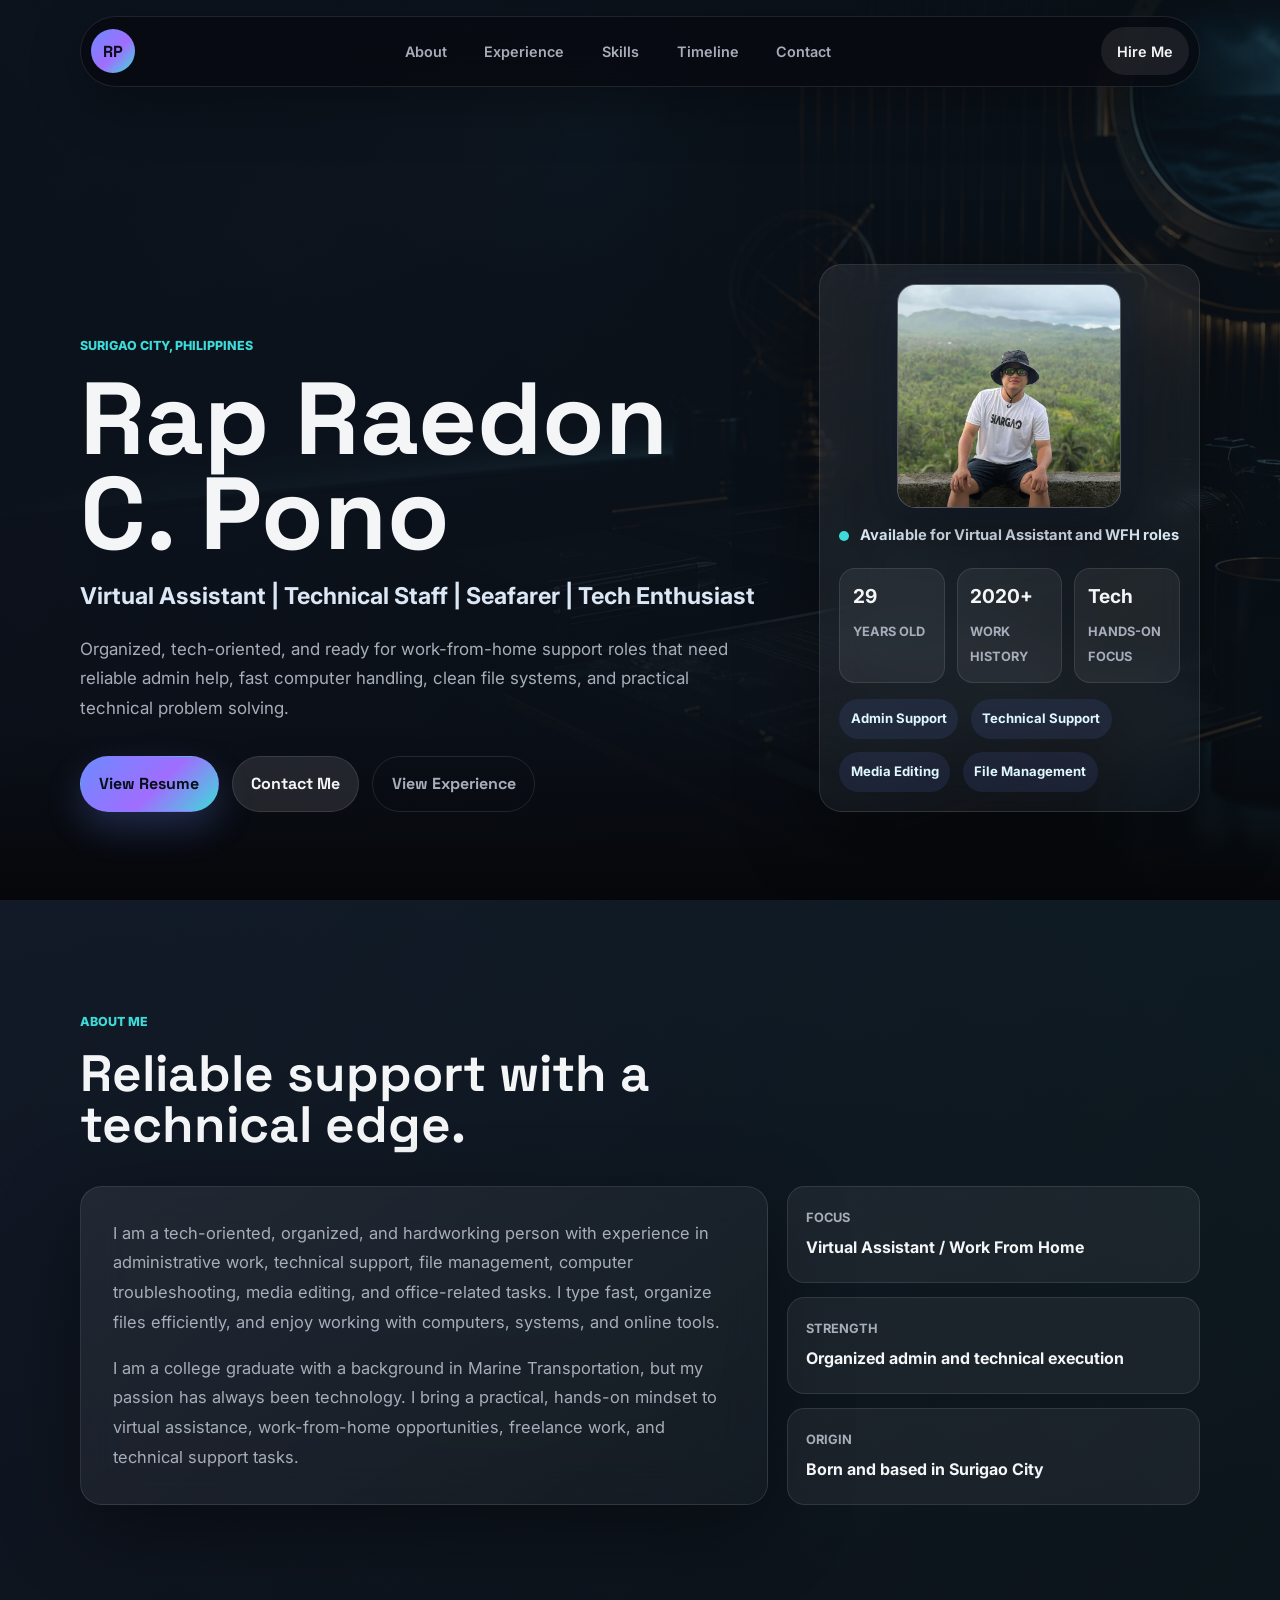
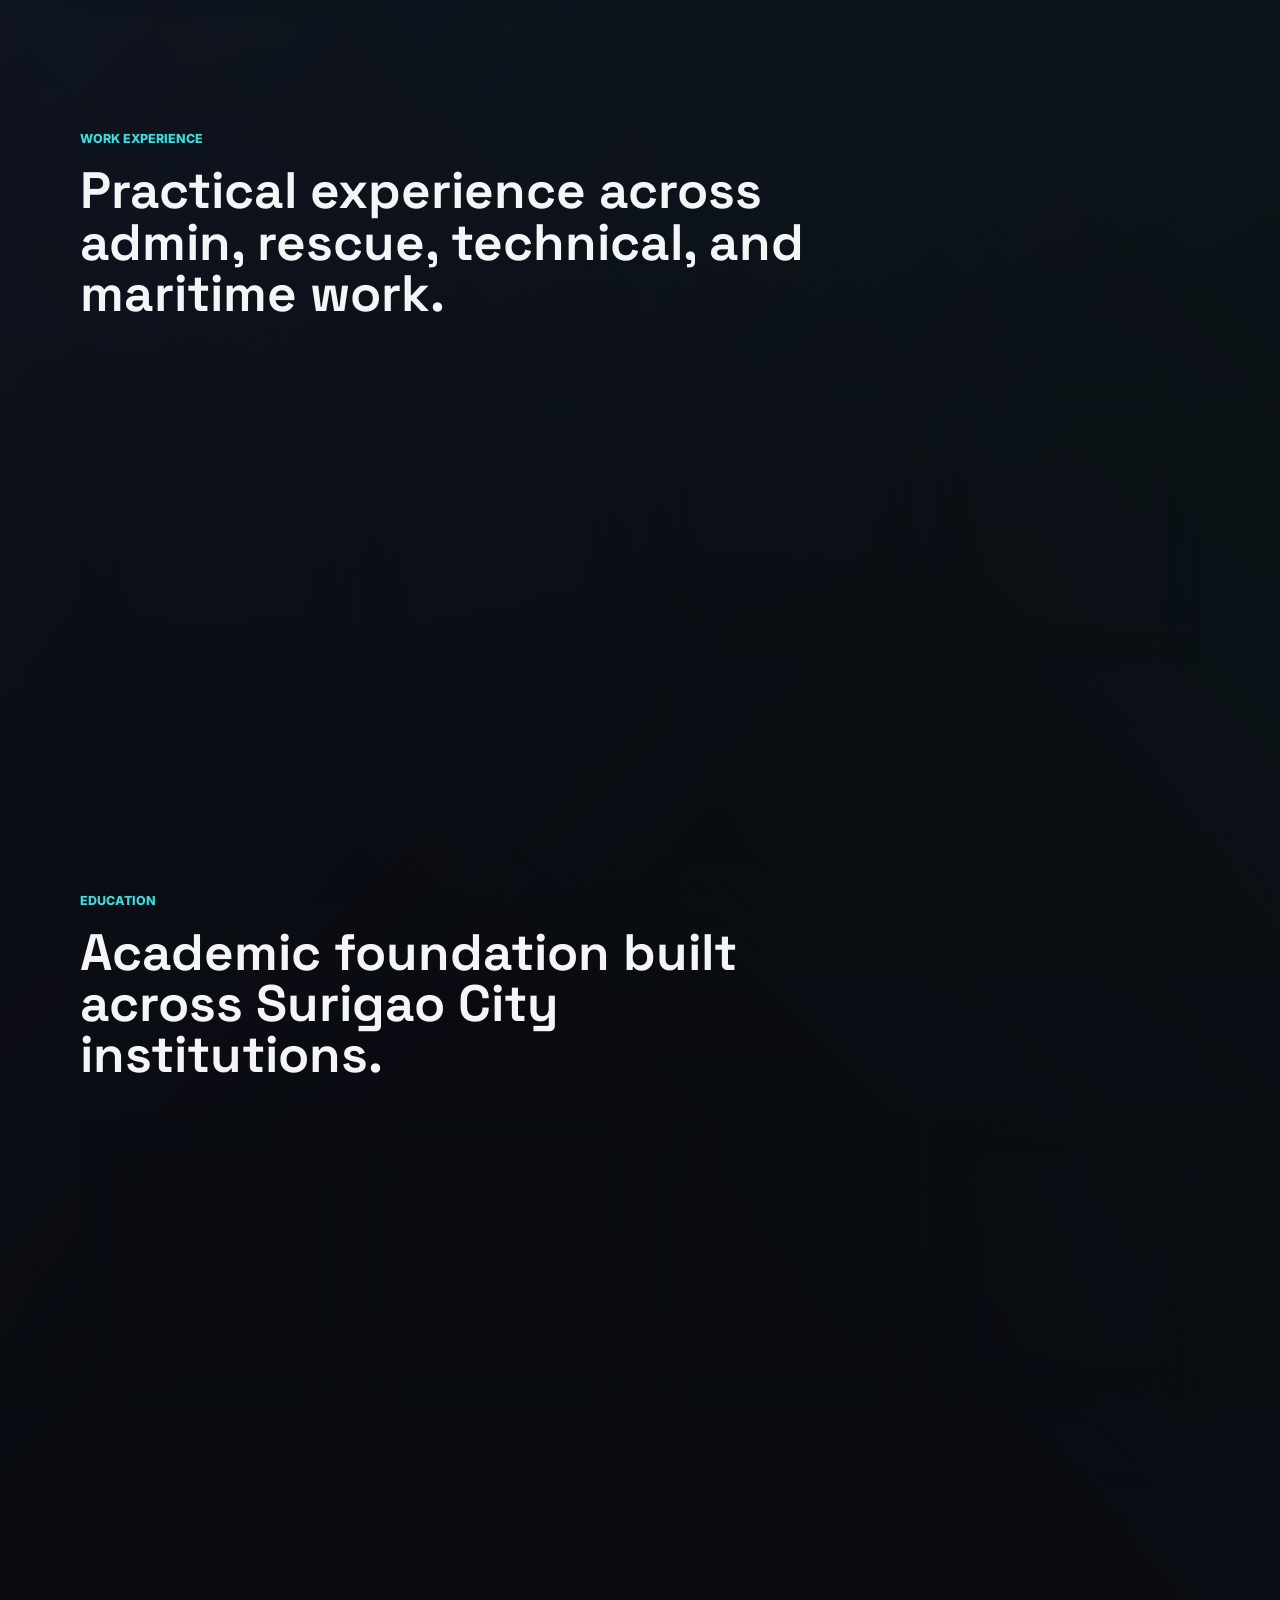
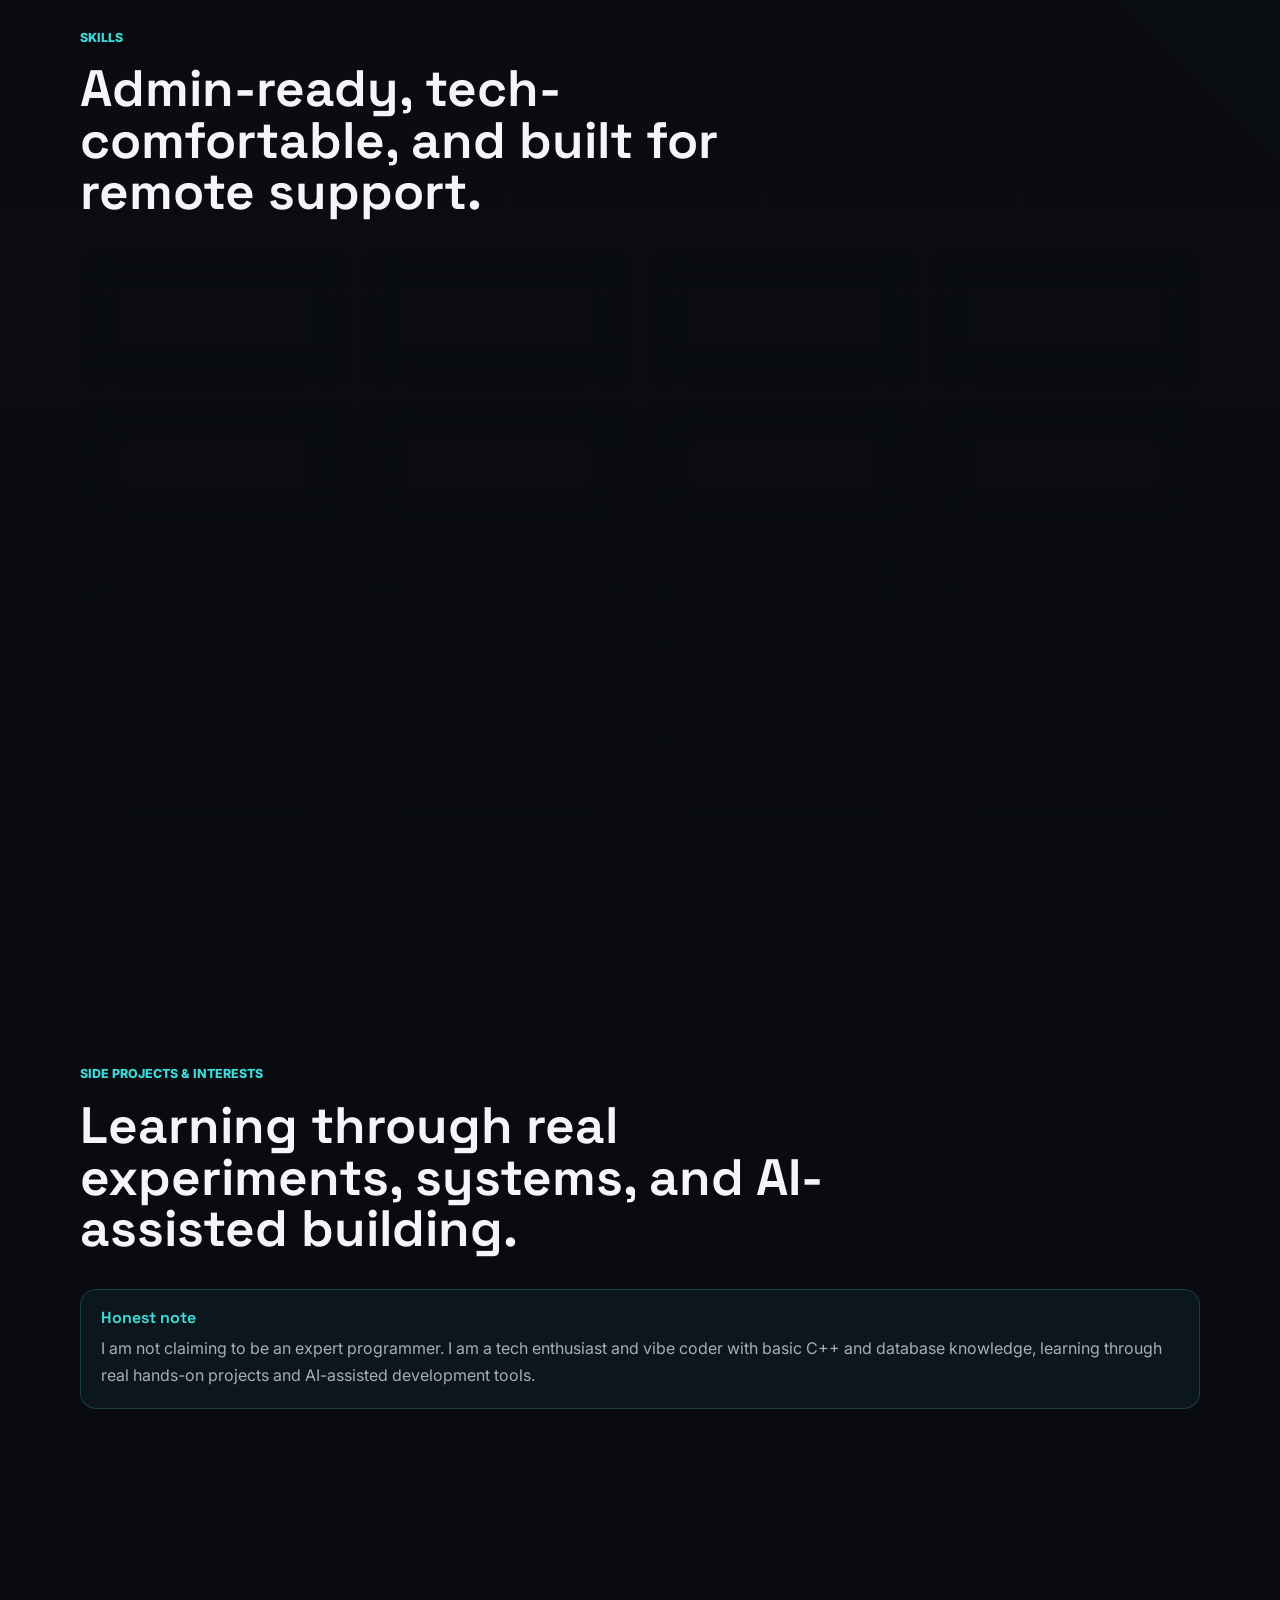
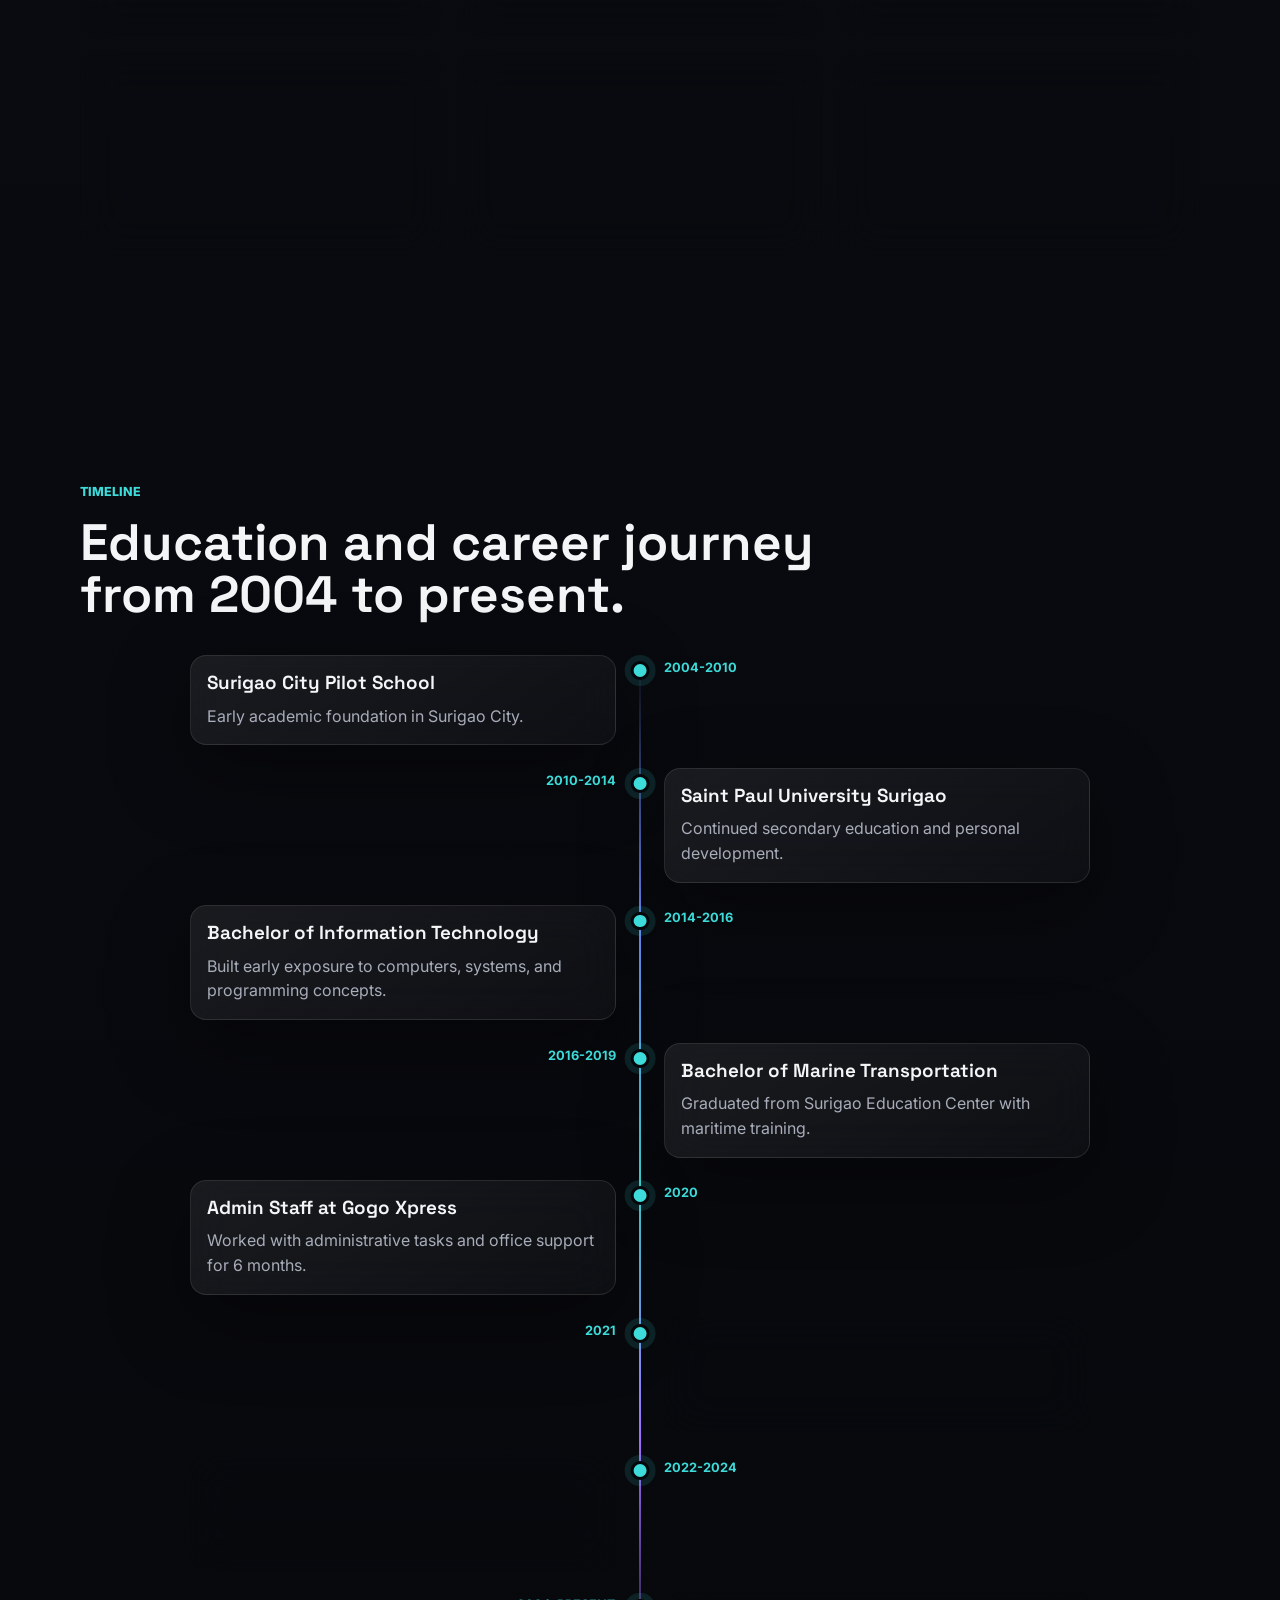
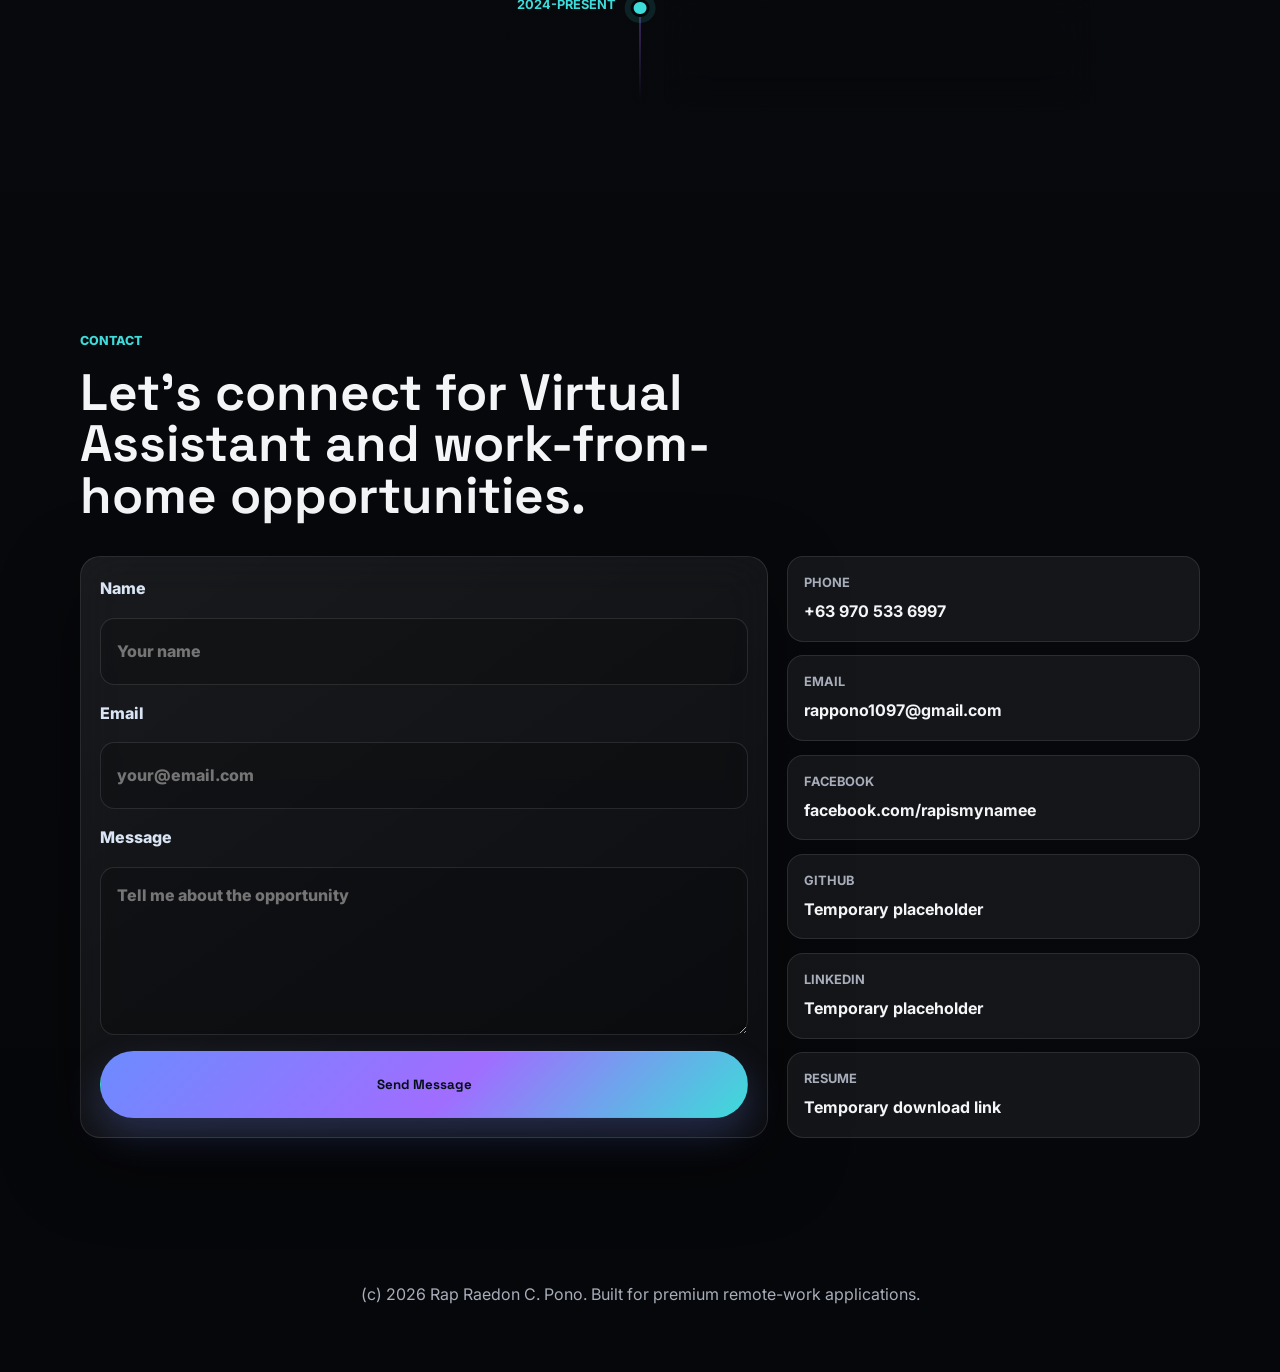
==== index.html @ 91e57fff "Add files via upload" ====
<!DOCTYPE html>
<html lang="en">
  <head>
    <meta charset="UTF-8" />
    <meta name="viewport" content="width=device-width, initial-scale=1.0" />
    <title>Rap Raedon C. Pono | Virtual Assistant Portfolio</title>
    <meta
      name="description"
      content="Premium portfolio of Rap Raedon C. Pono, a Virtual Assistant, Technical Staff, Seafarer, and tech enthusiast based in Surigao City, Philippines."
    />
    <link rel="preconnect" href="https://fonts.googleapis.com" />
    <link rel="preconnect" href="https://fonts.gstatic.com" crossorigin />
    <link
      href="https://fonts.googleapis.com/css2?family=Inter:wght@300;400;500;600;700;800&family=Space+Grotesk:wght@400;500;600;700&display=swap"
      rel="stylesheet"
    />
    <link rel="stylesheet" href="styles.css" />
  </head>
  <body>
    <div class="noise" aria-hidden="true"></div>
    <header class="site-header">
      <a class="brand" href="#hero" aria-label="Rap Pono home">
        <span>RP</span>
      </a>
      <nav class="nav-links" aria-label="Primary navigation">
        <a href="#about">About</a>
        <a href="#experience">Experience</a>
        <a href="#skills">Skills</a>
        <a href="#timeline">Timeline</a>
        <a href="#contact">Contact</a>
      </nav>
      <a class="header-action" href="mailto:rappono1097@gmail.com">Hire Me</a>
      <button class="nav-toggle" type="button" aria-label="Open menu" aria-expanded="false">
        <span></span>
        <span></span>
      </button>
    </header>

    <main>
      <section class="hero section" id="hero">
        <div class="hero-bg" aria-hidden="true">
          <img src="assets/hero-workspace.png" alt="" />
        </div>
        <div class="hero-grid">
          <div class="hero-copy reveal">
            <p class="eyebrow">Surigao City, Philippines</p>
            <h1>Rap Raedon C. Pono</h1>
            <p class="hero-title">
              Virtual Assistant | Technical Staff | Seafarer | Tech Enthusiast
            </p>
            <p class="hero-intro">
              Organized, tech-oriented, and ready for work-from-home support roles that
              need reliable admin help, fast computer handling, clean file systems, and
              practical technical problem solving.
            </p>
            <div class="hero-actions" aria-label="Portfolio actions">
              <a class="btn primary" href="#" aria-label="View resume placeholder">View Resume</a>
              <a class="btn ghost" href="#contact">Contact Me</a>
              <a class="btn subtle" href="#experience">View Experience</a>
            </div>
          </div>

          <aside class="hero-panel glass reveal" aria-label="Profile summary">
            <div class="portrait-wrap">
              <img
                class="portrait"
                src="assets/rap-pono-photo.jpg"
                alt="Rap Raedon C. Pono"
              />
            </div>
            <div class="status-line">
              <span class="pulse"></span>
              Available for Virtual Assistant and WFH roles
            </div>
            <div class="metric-grid">
              <div>
                <strong>29</strong>
                <span>Years Old</span>
              </div>
              <div>
                <strong>2020+</strong>
                <span>Work History</span>
              </div>
              <div>
                <strong>Tech</strong>
                <span>Hands-on Focus</span>
              </div>
            </div>
            <div class="profile-chip-list">
              <span>Admin Support</span>
              <span>Technical Support</span>
              <span>Media Editing</span>
              <span>File Management</span>
            </div>
          </aside>
        </div>
      </section>

      <section class="section about" id="about">
        <div class="section-heading reveal">
          <p class="eyebrow">About Me</p>
          <h2>Reliable support with a technical edge.</h2>
        </div>
        <div class="about-layout">
          <article class="glass content-card reveal">
            <p>
              I am a tech-oriented, organized, and hardworking person with experience in
              administrative work, technical support, file management, computer
              troubleshooting, media editing, and office-related tasks. I type fast,
              organize files efficiently, and enjoy working with computers, systems, and
              online tools.
            </p>
            <p>
              I am a college graduate with a background in Marine Transportation, but my
              passion has always been technology. I bring a practical, hands-on mindset to
              virtual assistance, work-from-home opportunities, freelance work, and
              technical support tasks.
            </p>
          </article>
          <div class="about-stack reveal">
            <div class="mini-card">
              <span>Focus</span>
              <strong>Virtual Assistant / Work From Home</strong>
            </div>
            <div class="mini-card">
              <span>Strength</span>
              <strong>Organized admin and technical execution</strong>
            </div>
            <div class="mini-card">
              <span>Origin</span>
              <strong>Born and based in Surigao City</strong>
            </div>
          </div>
        </div>
      </section>

      <section class="section" id="experience">
        <div class="section-heading reveal">
          <p class="eyebrow">Work Experience</p>
          <h2>Practical experience across admin, rescue, technical, and maritime work.</h2>
        </div>
        <div class="experience-grid">
          <article class="glass experience-card reveal">
            <span>2020</span>
            <h3>Admin Staff</h3>
            <p>Gogo Xpress, 6 months</p>
            <ul>
              <li>Handled office-related administrative work.</li>
              <li>Supported organized file handling and daily task flow.</li>
            </ul>
          </article>
          <article class="glass experience-card reveal">
            <span>2021</span>
            <h3>Volunteer Rescue Member</h3>
            <p>Private rescue team</p>
            <ul>
              <li>Contributed to team-based rescue and support activities.</li>
              <li>Built discipline, responsiveness, and calm under pressure.</li>
            </ul>
          </article>
          <article class="glass experience-card feature reveal">
            <span>2022-2024</span>
            <h3>Technical Staff</h3>
            <p>PDRRMO Surigao</p>
            <ul>
              <li>Computer hardware and software troubleshooting.</li>
              <li>Technical support for office systems and equipment.</li>
              <li>Photography, videography, photo editing, and video editing.</li>
            </ul>
          </article>
          <article class="glass experience-card reveal">
            <span>2024-Present</span>
            <h3>Seafarer</h3>
            <p>Maritime role</p>
            <ul>
              <li>Applies discipline, adaptability, and professional reliability.</li>
              <li>Brings structured work habits from maritime environments.</li>
            </ul>
          </article>
        </div>
      </section>

      <section class="section education" id="education">
        <div class="section-heading reveal">
          <p class="eyebrow">Education</p>
          <h2>Academic foundation built across Surigao City institutions.</h2>
        </div>
        <div class="education-grid">
          <article class="glass edu-card reveal">
            <span>2004-2010</span>
            <h3>Surigao City Pilot School</h3>
          </article>
          <article class="glass edu-card reveal">
            <span>2010-2014</span>
            <h3>Saint Paul University Surigao</h3>
          </article>
          <article class="glass edu-card reveal">
            <span>2014-2016</span>
            <h3>Saint Paul University Surigao</h3>
            <p>Bachelor of Information Technology</p>
          </article>
          <article class="glass edu-card reveal">
            <span>2016-2019</span>
            <h3>Surigao Education Center</h3>
            <p>Bachelor of Marine Transportation</p>
          </article>
        </div>
      </section>

      <section class="section" id="skills">
        <div class="section-heading reveal">
          <p class="eyebrow">Skills</p>
          <h2>Admin-ready, tech-comfortable, and built for remote support.</h2>
        </div>
        <div class="skills-grid" aria-label="Skills list">
          <div class="glass skill-card reveal"><span class="skill-icon">VA</span><h3>Virtual assistance</h3></div>
          <div class="glass skill-card reveal"><span class="skill-icon">AD</span><h3>Admin support</h3></div>
          <div class="glass skill-card reveal"><span class="skill-icon">FO</span><h3>File organization</h3></div>
          <div class="glass skill-card reveal"><span class="skill-icon">FT</span><h3>Fast typing</h3></div>
          <div class="glass skill-card reveal"><span class="skill-icon">DE</span><h3>Data entry</h3></div>
          <div class="glass skill-card reveal"><span class="skill-icon">TS</span><h3>Computer troubleshooting</h3></div>
          <div class="glass skill-card reveal"><span class="skill-icon">HW</span><h3>Hardware and software support</h3></div>
          <div class="glass skill-card reveal"><span class="skill-icon">EM</span><h3>Email and document handling</h3></div>
          <div class="glass skill-card reveal"><span class="skill-icon">VE</span><h3>Video editing</h3></div>
          <div class="glass skill-card reveal"><span class="skill-icon">PE</span><h3>Photo editing</h3></div>
          <div class="glass skill-card reveal"><span class="skill-icon">PH</span><h3>Photography</h3></div>
          <div class="glass skill-card reveal"><span class="skill-icon">VD</span><h3>Videography</h3></div>
          <div class="glass skill-card reveal"><span class="skill-icon">C++</span><h3>Basic C++ knowledge</h3></div>
          <div class="glass skill-card reveal"><span class="skill-icon">DB</span><h3>Basic database knowledge</h3></div>
          <div class="glass skill-card reveal"><span class="skill-icon">GS</span><h3>Game private server development</h3></div>
          <div class="glass skill-card reveal"><span class="skill-icon">IT</span><h3>Technical support</h3></div>
        </div>
      </section>

      <section class="section projects" id="projects">
        <div class="section-heading reveal">
          <p class="eyebrow">Side Projects & Interests</p>
          <h2>Learning through real experiments, systems, and AI-assisted building.</h2>
        </div>
        <article class="project-note reveal">
            <h3>Honest note</h3>
            <p>
              I am not claiming to be an expert programmer. I am a tech enthusiast and
              vibe coder with basic C++ and database knowledge, learning through real
              hands-on projects and AI-assisted development tools.
            </p>
          </article>
        <div class="project-grid">
          <article class="glass project-card reveal">
            <span class="project-icon">GS</span>
            <h3>FlyFF private server</h3>
            <p>FlyFF MMORPG private server development, setup, configuration, and hands-on server management.</p>
          </article>
          <article class="glass project-card reveal">
            <span class="project-icon">CFG</span>
            <h3>Game server configuration</h3>
            <p>Editing server files, settings, and environments to keep game systems running properly.</p>
          </article>
          <article class="glass project-card reveal">
            <span class="project-icon">C++</span>
            <h3>Basic C++ editing</h3>
            <p>Learning by adjusting existing code, understanding logic, and making small practical edits.</p>
          </article>
          <article class="glass project-card reveal">
            <span class="project-icon">DB</span>
            <h3>Basic database management</h3>
            <p>Working with database basics for server projects, records, and organized data handling.</p>
          </article>
          <article class="glass project-card reveal">
            <span class="project-icon">BI</span>
            <h3>Website and business ideas</h3>
            <p>Exploring useful website concepts and small business ideas connected to tech and remote work.</p>
          </article>
          <article class="glass project-card reveal">
            <span class="project-icon">AI</span>
            <h3>Vibe coding with AI</h3>
            <p>Using AI-assisted development to learn faster, test ideas, and build practical web projects.</p>
          </article>
        </div>
      </section>

      <section class="section timeline-section" id="timeline">
        <div class="section-heading reveal">
          <p class="eyebrow">Timeline</p>
          <h2>Education and career journey from 2004 to present.</h2>
        </div>
        <div class="timeline">
          <div class="timeline-line" aria-hidden="true"></div>
          <article class="timeline-item reveal">
            <time>2004-2010</time>
            <div class="glass">
              <h3>Surigao City Pilot School</h3>
              <p>Early academic foundation in Surigao City.</p>
            </div>
          </article>
          <article class="timeline-item reveal">
            <time>2010-2014</time>
            <div class="glass">
              <h3>Saint Paul University Surigao</h3>
              <p>Continued secondary education and personal development.</p>
            </div>
          </article>
          <article class="timeline-item reveal">
            <time>2014-2016</time>
            <div class="glass">
              <h3>Bachelor of Information Technology</h3>
              <p>Built early exposure to computers, systems, and programming concepts.</p>
            </div>
          </article>
          <article class="timeline-item reveal">
            <time>2016-2019</time>
            <div class="glass">
              <h3>Bachelor of Marine Transportation</h3>
              <p>Graduated from Surigao Education Center with maritime training.</p>
            </div>
          </article>
          <article class="timeline-item reveal">
            <time>2020</time>
            <div class="glass">
              <h3>Admin Staff at Gogo Xpress</h3>
              <p>Worked with administrative tasks and office support for 6 months.</p>
            </div>
          </article>
          <article class="timeline-item reveal">
            <time>2021</time>
            <div class="glass">
              <h3>Private Rescue Team Volunteer</h3>
              <p>Supported rescue-related team work and community service.</p>
            </div>
          </article>
          <article class="timeline-item reveal">
            <time>2022-2024</time>
            <div class="glass">
              <h3>Technical Staff at PDRRMO Surigao</h3>
              <p>Provided technical support, troubleshooting, photography, videography, and editing.</p>
            </div>
          </article>
          <article class="timeline-item reveal">
            <time>2024-Present</time>
            <div class="glass">
              <h3>Seafarer</h3>
              <p>Current maritime role with professional discipline and adaptability.</p>
            </div>
          </article>
        </div>
      </section>

      <section class="section contact" id="contact">
        <div class="section-heading reveal">
          <p class="eyebrow">Contact</p>
          <h2>Let's connect for Virtual Assistant and work-from-home opportunities.</h2>
        </div>
        <div class="contact-layout">
          <form class="glass contact-form reveal" action="mailto:rappono1097@gmail.com" method="post" enctype="text/plain">
            <label>
              Name
              <input type="text" name="name" placeholder="Your name" required />
            </label>
            <label>
              Email
              <input type="email" name="email" placeholder="your@email.com" required />
            </label>
            <label>
              Message
              <textarea name="message" rows="5" placeholder="Tell me about the opportunity" required></textarea>
            </label>
            <button class="btn primary" type="submit">Send Message</button>
          </form>

          <div class="contact-links reveal">
            <a class="contact-card" href="tel:+639705336997">
              <span>Phone</span>
              <strong>+63 970 533 6997</strong>
            </a>
            <a class="contact-card" href="mailto:rappono1097@gmail.com">
              <span>Email</span>
              <strong>rappono1097@gmail.com</strong>
            </a>
            <a class="contact-card" href="https://www.facebook.com/rapismynamee" target="_blank" rel="noopener">
              <span>Facebook</span>
              <strong>facebook.com/rapismynamee</strong>
            </a>
            <a class="contact-card" href="https://github.com/placeholder" target="_blank" rel="noopener">
              <span>GitHub</span>
              <strong>Temporary placeholder</strong>
            </a>
            <a class="contact-card" href="https://www.linkedin.com/in/placeholder" target="_blank" rel="noopener">
              <span>LinkedIn</span>
              <strong>Temporary placeholder</strong>
            </a>
            <a class="contact-card" href="#" aria-label="Resume download placeholder">
              <span>Resume</span>
              <strong>Temporary download link</strong>
            </a>
          </div>
        </div>
      </section>
    </main>

    <footer class="site-footer">
      <p>(c) <span id="year"></span> Rap Raedon C. Pono. Built for premium remote-work applications.</p>
    </footer>

    <script src="script.js"></script>
  </body>
</html>
---- styles.css ----
:root {
  --bg: #06070a;
  --bg-soft: #0a0c12;
  --card: rgba(255, 255, 255, 0.04);
  --card-strong: rgba(255, 255, 255, 0.07);
  --line: rgba(255, 255, 255, 0.1);
  --line-strong: rgba(255, 255, 255, 0.17);
  --text: #f4f5f7;
  --muted: #a8adba;
  --soft-muted: #6b7182;
  --cyan: #6d8bff;
  --teal: #3ddbd9;
  --gold: #a06dff;
  --rose: #c4a2ff;
  --grad-main: linear-gradient(135deg, #6d8bff 0%, #a06dff 55%, #3ddbd9 100%);
  --grad-text: linear-gradient(90deg, #8fa5ff, #c4a2ff, #3ddbd9);
  --shadow: 0 24px 80px rgba(0, 0, 0, 0.42);
}

* {
  box-sizing: border-box;
}

html {
  scroll-behavior: smooth;
}

body {
  margin: 0;
  font-family: "Inter", system-ui, -apple-system, BlinkMacSystemFont, "Segoe UI", sans-serif;
  background:
    linear-gradient(135deg, rgba(109, 139, 255, 0.12), transparent 35%),
    linear-gradient(225deg, rgba(61, 219, 217, 0.09), transparent 38%),
    linear-gradient(180deg, #06070a 0%, #0a0c12 45%, #06070a 100%);
  color: var(--text);
  overflow-x: hidden;
  line-height: 1.6;
  -webkit-font-smoothing: antialiased;
}

body.menu-open {
  overflow: hidden;
}

a {
  color: inherit;
  text-decoration: none;
}

img {
  display: block;
  max-width: 100%;
}

.noise {
  position: fixed;
  inset: 0;
  pointer-events: none;
  z-index: 4;
  opacity: 0.08;
  background-image:
    linear-gradient(rgba(255, 255, 255, 0.04) 1px, transparent 1px),
    linear-gradient(90deg, rgba(255, 255, 255, 0.04) 1px, transparent 1px);
  background-size: 48px 48px;
  mask-image: linear-gradient(to bottom, #000, transparent 90%);
}

.site-header {
  position: fixed;
  top: 1rem;
  left: 50%;
  z-index: 20;
  width: min(1120px, calc(100% - 2rem));
  transform: translateX(-50%);
  display: flex;
  align-items: center;
  gap: 1rem;
  padding: 0.65rem;
  border: 1px solid var(--line);
  border-radius: 999px;
  background: rgba(7, 9, 15, 0.74);
  backdrop-filter: blur(22px);
  box-shadow: 0 18px 54px rgba(0, 0, 0, 0.28);
}

.brand {
  display: grid;
  place-items: center;
  flex: 0 0 auto;
  width: 2.75rem;
  height: 2.75rem;
  border-radius: 999px;
  background: var(--grad-main);
  color: #061018;
  font-weight: 800;
}

.nav-links {
  display: flex;
  align-items: center;
  justify-content: center;
  gap: 0.35rem;
  flex: 1;
}

.nav-links a,
.header-action {
  padding: 0.78rem 1rem;
  border-radius: 999px;
  color: var(--muted);
  font-size: 0.9rem;
  font-weight: 600;
  transition: color 0.2s ease, background 0.2s ease, transform 0.2s ease;
}

.nav-links a:hover,
.header-action:hover {
  color: var(--text);
  background: rgba(255, 255, 255, 0.08);
  transform: translateY(-1px);
}

.header-action {
  background: rgba(255, 255, 255, 0.08);
  color: var(--text);
}

.nav-toggle {
  display: none;
  width: 2.75rem;
  height: 2.75rem;
  border: 0;
  border-radius: 999px;
  background: rgba(255, 255, 255, 0.08);
  cursor: pointer;
}

.nav-toggle span {
  display: block;
  width: 1.1rem;
  height: 2px;
  margin: 0.25rem auto;
  background: var(--text);
}

.section {
  position: relative;
  z-index: 2;
  width: min(1120px, calc(100% - 2rem));
  margin: 0 auto;
  padding: 7rem 0;
}

.hero {
  width: 100%;
  min-height: 100svh;
  padding: 8rem max(1rem, calc((100% - 1120px) / 2)) 5.5rem;
  display: grid;
  align-items: end;
  overflow: hidden;
}

.hero::after {
  content: "";
  position: absolute;
  left: 0;
  right: 0;
  bottom: 0;
  height: 11rem;
  background: linear-gradient(to bottom, transparent, var(--bg));
  z-index: -1;
}

.hero-bg {
  position: absolute;
  inset: 0;
  z-index: -3;
  opacity: 0.58;
}

.hero-bg img {
  width: 100%;
  height: 100%;
  object-fit: cover;
  object-position: center;
  filter: saturate(1.08) contrast(1.08);
  animation: heroDrift 18s ease-in-out infinite alternate;
}

.hero-bg::after {
  content: "";
  position: absolute;
  inset: 0;
  background:
    linear-gradient(90deg, rgba(7, 9, 15, 0.96), rgba(7, 9, 15, 0.72) 42%, rgba(7, 9, 15, 0.18)),
    linear-gradient(180deg, rgba(7, 9, 15, 0.34), rgba(7, 9, 15, 0.82));
}

.hero-grid {
  display: grid;
  grid-template-columns: minmax(0, 1.15fr) minmax(18rem, 0.62fr);
  gap: 2rem;
  align-items: end;
  width: min(1120px, 100%);
}

.eyebrow {
  margin: 0 0 1rem;
  color: var(--teal);
  font-size: 0.78rem;
  font-weight: 800;
  letter-spacing: 0;
  text-transform: uppercase;
}

h1,
h2,
h3,
p {
  margin-top: 0;
}

h1,
h2,
h3,
.brand,
.btn {
  font-family: "Space Grotesk", "Inter", system-ui, sans-serif;
}

h1 {
  max-width: 12ch;
  margin-bottom: 1.1rem;
  font-size: clamp(3.4rem, 8vw, 7.6rem);
  line-height: 0.92;
  letter-spacing: 0;
  font-weight: 700;
}

h2 {
  max-width: 760px;
  margin-bottom: 0;
  font-size: clamp(2rem, 4vw, 4rem);
  line-height: 1;
  letter-spacing: 0;
  font-weight: 650;
}

h3 {
  margin-bottom: 0.55rem;
  font-size: 1.18rem;
  line-height: 1.2;
  font-weight: 650;
}

.hero-title {
  max-width: 760px;
  margin-bottom: 1.2rem;
  color: #dbe7f5;
  font-size: clamp(1.06rem, 2vw, 1.45rem);
  font-weight: 700;
}

.hero-intro {
  max-width: 680px;
  margin-bottom: 2rem;
  color: var(--muted);
  font-size: 1.06rem;
  line-height: 1.75;
}

.hero-actions,
.profile-chip-list {
  display: flex;
  flex-wrap: wrap;
  gap: 0.8rem;
}

.btn {
  display: inline-flex;
  align-items: center;
  justify-content: center;
  min-height: 3.1rem;
  padding: 0.9rem 1.15rem;
  border: 1px solid var(--line);
  border-radius: 999px;
  font-weight: 800;
  transition: transform 0.22s ease, border-color 0.22s ease, background 0.22s ease, box-shadow 0.22s ease;
}

.btn:hover {
  transform: translateY(-3px);
}

.btn.primary {
  border-color: transparent;
  background: var(--grad-main);
  color: #061018;
  box-shadow: 0 16px 36px rgba(109, 139, 255, 0.24);
}

.btn.ghost {
  background: rgba(255, 255, 255, 0.1);
  color: var(--text);
}

.btn.subtle {
  color: var(--muted);
}

.glass {
  border: 1px solid var(--line);
  background: linear-gradient(145deg, rgba(255, 255, 255, 0.075), rgba(255, 255, 255, 0.028));
  backdrop-filter: blur(22px);
  box-shadow: var(--shadow);
}

.hero-panel {
  position: relative;
  padding: 1.2rem;
  border-radius: 1.4rem;
  align-self: center;
}

.portrait-wrap {
  position: relative;
  margin: 0 auto 1rem;
  width: min(100%, 14rem);
  aspect-ratio: 1 / 1;
  border: 1px solid rgba(255, 255, 255, 0.2);
  border-radius: 1.15rem;
  overflow: hidden;
  background: rgba(255, 255, 255, 0.08);
  box-shadow: 0 18px 52px rgba(0, 0, 0, 0.38), 0 0 34px rgba(109, 139, 255, 0.1);
  opacity: 0;
  transform: translateY(18px) scale(0.97);
  animation: portraitFadeIn 1.05s cubic-bezier(0.2, 0.8, 0.2, 1) 0.28s forwards;
  transition: transform 0.28s ease, box-shadow 0.28s ease, border-color 0.28s ease;
}

.portrait-wrap::after {
  content: "";
  position: absolute;
  inset: 0;
  background:
    linear-gradient(180deg, rgba(255, 255, 255, 0.1), transparent 28%),
    linear-gradient(0deg, rgba(7, 9, 15, 0.34), transparent 42%);
  pointer-events: none;
}

.portrait-wrap:hover {
  transform: translateY(-4px) scale(1.01);
  border-color: rgba(61, 219, 217, 0.42);
  box-shadow: 0 22px 62px rgba(0, 0, 0, 0.46), 0 0 44px rgba(61, 219, 217, 0.14);
}

.portrait {
  width: 100%;
  height: 100%;
  object-fit: cover;
  object-position: center 34%;
  filter: saturate(1.03) contrast(1.03);
}

.status-line {
  display: flex;
  align-items: center;
  gap: 0.65rem;
  margin-bottom: 1.25rem;
  color: #dbe7f5;
  font-size: 0.92rem;
  font-weight: 700;
}

.pulse {
  width: 0.65rem;
  height: 0.65rem;
  border-radius: 999px;
  background: var(--teal);
  box-shadow: 0 0 0 0 rgba(61, 219, 217, 0.65);
  animation: pulse 2s infinite;
}

.metric-grid {
  display: grid;
  grid-template-columns: repeat(3, 1fr);
  gap: 0.75rem;
  margin-bottom: 1rem;
}

.metric-grid div,
.mini-card {
  border: 1px solid rgba(255, 255, 255, 0.1);
  background: rgba(255, 255, 255, 0.06);
}

.metric-grid div {
  min-height: 5.7rem;
  padding: 0.8rem;
  border-radius: 1rem;
}

.metric-grid strong {
  display: block;
  margin-bottom: 0.35rem;
  font-size: 1.2rem;
}

.metric-grid span,
.mini-card span,
.contact-card span,
.experience-card span,
.edu-card span,
.timeline-item time {
  color: var(--muted);
  font-size: 0.8rem;
  font-weight: 700;
  text-transform: uppercase;
}

.profile-chip-list span {
  padding: 0.6rem 0.72rem;
  border-radius: 999px;
  background: rgba(109, 139, 255, 0.11);
  color: #dff8ff;
  font-size: 0.82rem;
  font-weight: 700;
}

.section-heading {
  margin-bottom: 2.2rem;
}

.about-layout,
.contact-layout {
  display: grid;
  grid-template-columns: minmax(0, 1.25fr) minmax(18rem, 0.75fr);
  gap: 1.2rem;
}

.content-card {
  padding: clamp(1.2rem, 3vw, 2rem);
  border-radius: 1.35rem;
}

.content-card p {
  color: var(--muted);
  font-size: 1.03rem;
  line-height: 1.8;
}

.content-card p:last-child {
  margin-bottom: 0;
}

.about-stack,
.contact-links {
  display: grid;
  gap: 0.85rem;
}

.mini-card {
  padding: 1.1rem;
  border-radius: 1.1rem;
}

.mini-card strong {
  display: block;
  margin-top: 0.45rem;
  line-height: 1.35;
}

.experience-grid,
.education-grid {
  display: grid;
  grid-template-columns: repeat(4, minmax(0, 1fr));
  gap: 1rem;
}

.experience-card,
.edu-card {
  position: relative;
  min-height: 18rem;
  padding: 1.2rem;
  border-radius: 1.25rem;
  overflow: hidden;
  transition: transform 0.24s ease, border-color 0.24s ease, background 0.24s ease;
}

.experience-card::before,
.edu-card::before,
.contact-card::before {
  content: "";
  position: absolute;
  inset: 0;
  opacity: 0;
  background: linear-gradient(135deg, rgba(109, 139, 255, 0.18), rgba(160, 109, 255, 0.12));
  transition: opacity 0.24s ease;
}

.experience-card:hover,
.edu-card:hover,
.contact-card:hover {
  transform: translateY(-6px);
  border-color: var(--line-strong);
}

.experience-card:hover::before,
.edu-card:hover::before,
.contact-card:hover::before {
  opacity: 1;
}

.experience-card > *,
.edu-card > *,
.contact-card > * {
  position: relative;
  z-index: 1;
}

.experience-card.feature {
  background: linear-gradient(145deg, rgba(109, 139, 255, 0.16), rgba(255, 255, 255, 0.05));
}

.experience-card p,
.edu-card p {
  color: var(--muted);
}

.experience-card ul {
  margin: 1rem 0 0;
  padding-left: 1rem;
  color: var(--muted);
  line-height: 1.55;
}

.skills-grid {
  display: grid;
  grid-template-columns: repeat(4, minmax(0, 1fr));
  gap: 1rem;
}

.skill-card {
  display: grid;
  justify-items: center;
  align-content: center;
  min-height: 8.3rem;
  padding: 1.35rem 1rem;
  border-radius: 1.1rem;
  text-align: center;
  transition: transform 0.28s ease, border-color 0.28s ease, background 0.28s ease;
}

.skill-icon,
.project-icon {
  display: grid;
  place-items: center;
  width: 2.75rem;
  height: 2.75rem;
  margin-bottom: 0.85rem;
  border-radius: 0.8rem;
  background: var(--grad-main);
  color: #07080d;
  font-family: "Space Grotesk", "Inter", system-ui, sans-serif;
  font-size: 0.96rem;
  font-weight: 800;
  line-height: 1;
  transition: transform 0.32s ease;
}

.skill-card h3 {
  margin: 0;
  color: var(--text);
  font-family: "Inter", system-ui, sans-serif;
  font-size: 0.9rem;
  font-weight: 650;
  line-height: 1.35;
}

.skill-card:hover,
.project-card:hover {
  transform: translateY(-6px);
  border-color: var(--line-strong);
  background: rgba(255, 255, 255, 0.07);
}

.skill-card:hover .skill-icon,
.project-card:hover .project-icon {
  transform: scale(1.08) rotate(-5deg);
}

.project-note {
  margin-bottom: 1.4rem;
  padding: 1.15rem 1.25rem;
  border: 1px solid rgba(61, 219, 217, 0.22);
  border-radius: 1rem;
  background: rgba(61, 219, 217, 0.06);
  color: var(--muted);
}

.project-note h3 {
  margin-bottom: 0.45rem;
  color: var(--teal);
  font-size: 1rem;
}

.project-note p {
  margin: 0;
  color: var(--muted);
  line-height: 1.7;
}

.project-grid {
  display: grid;
  grid-template-columns: repeat(3, minmax(0, 1fr));
  gap: 1rem;
}

.project-card {
  padding: 1.45rem;
  border-radius: 1.15rem;
  transition: transform 0.28s ease, border-color 0.28s ease, background 0.28s ease;
}

.project-icon {
  background: rgba(160, 109, 255, 0.12);
  border: 1px solid rgba(160, 109, 255, 0.28);
  color: var(--gold);
}

.project-card h3 {
  margin-bottom: 0.55rem;
  font-size: 1rem;
}

.project-card p {
  margin: 0;
  color: var(--soft-muted);
  font-size: 0.9rem;
  line-height: 1.65;
}

.timeline {
  position: relative;
  display: grid;
  gap: 1.4rem;
  max-width: 900px;
  margin: 0 auto;
}

.timeline-line {
  position: absolute;
  top: 0.4rem;
  bottom: 0.4rem;
  left: 50%;
  width: 2px;
  transform: translateX(-50%);
  background: linear-gradient(to bottom, transparent, var(--cyan), var(--teal), var(--gold), transparent);
}

.timeline-item {
  position: relative;
  display: grid;
  grid-template-columns: 1fr 1fr;
  gap: 3rem;
  align-items: start;
}

.timeline-item::after {
  content: "";
  position: absolute;
  top: 0.4rem;
  left: 50%;
  width: 0.8rem;
  height: 0.8rem;
  border: 3px solid var(--bg);
  border-radius: 999px;
  transform: translateX(-50%);
  background: var(--teal);
  box-shadow: 0 0 0 6px rgba(61, 219, 217, 0.12);
}

.timeline-item:nth-child(even) time {
  grid-column: 2;
}

.timeline-item:nth-child(even) div {
  grid-column: 1;
  grid-row: 1;
}

.timeline-item time {
  justify-self: end;
  padding-top: 0.2rem;
  color: var(--teal);
}

.timeline-item:nth-child(even) time {
  justify-self: start;
}

.timeline-item .glass {
  padding: 1rem;
  border-radius: 1rem;
}

.timeline-item p {
  margin-bottom: 0;
  color: var(--muted);
  line-height: 1.55;
}

.contact-form {
  display: grid;
  gap: 1rem;
  padding: 1.2rem;
  border-radius: 1.25rem;
}

label {
  display: grid;
  gap: 0.5rem;
  color: #d9e5f4;
  font-weight: 800;
}

input,
textarea {
  width: 100%;
  border: 1px solid rgba(255, 255, 255, 0.11);
  border-radius: 0.9rem;
  background: rgba(0, 0, 0, 0.18);
  color: var(--text);
  font: inherit;
  padding: 0.95rem 1rem;
  outline: none;
  transition: border-color 0.2s ease, box-shadow 0.2s ease;
}

textarea {
  resize: vertical;
}

input:focus,
textarea:focus {
  border-color: rgba(109, 139, 255, 0.58);
  box-shadow: 0 0 0 4px rgba(109, 139, 255, 0.1);
}

.contact-card {
  position: relative;
  display: grid;
  gap: 0.35rem;
  padding: 1rem;
  border: 1px solid var(--line);
  border-radius: 1rem;
  background: rgba(255, 255, 255, 0.06);
  overflow: hidden;
  transition: transform 0.24s ease, border-color 0.24s ease;
}

.contact-card strong {
  overflow-wrap: anywhere;
}

.site-footer {
  position: relative;
  z-index: 2;
  width: min(1120px, calc(100% - 2rem));
  margin: 0 auto;
  padding: 2rem 0 3rem;
  color: var(--muted);
  text-align: center;
}

.reveal {
  opacity: 0;
  transform: translateY(24px);
  transition: opacity 0.7s ease, transform 0.7s ease;
}

.reveal.visible {
  opacity: 1;
  transform: translateY(0);
}

@keyframes heroDrift {
  from {
    transform: scale(1.02) translate3d(0, 0, 0);
  }
  to {
    transform: scale(1.08) translate3d(1.5%, -1%, 0);
  }
}

@keyframes portraitFadeIn {
  0% {
    opacity: 0;
    transform: translateY(18px) scale(0.97);
  }
  70% {
    opacity: 1;
  }
  100% {
    opacity: 1;
    transform: translateY(0) scale(1);
  }
}

@keyframes pulse {
  70% {
    box-shadow: 0 0 0 12px rgba(61, 219, 217, 0);
  }
  100% {
    box-shadow: 0 0 0 0 rgba(61, 219, 217, 0);
  }
}

@media (max-width: 960px) {
  .nav-links,
  .header-action {
    display: none;
  }

  .site-header {
    justify-content: space-between;
  }

  .nav-toggle {
    display: block;
  }

  .nav-links.open {
    position: fixed;
    top: 4.6rem;
    left: 1rem;
    right: 1rem;
    display: grid;
    padding: 0.75rem;
    border: 1px solid var(--line);
    border-radius: 1.1rem;
    background: rgba(7, 9, 15, 0.95);
    backdrop-filter: blur(22px);
  }

  .nav-links.open a {
    padding: 1rem;
  }

  .hero-grid,
  .about-layout,
  .contact-layout {
    grid-template-columns: 1fr;
  }

  .experience-grid,
  .education-grid,
  .skills-grid,
  .project-grid {
    grid-template-columns: repeat(2, minmax(0, 1fr));
  }

  .hero {
    align-items: center;
  }

  .hero-bg::after {
    background:
      linear-gradient(90deg, rgba(7, 9, 15, 0.97), rgba(7, 9, 15, 0.76)),
      linear-gradient(180deg, rgba(7, 9, 15, 0.42), rgba(7, 9, 15, 0.86));
  }
}

@media (max-width: 640px) {
  .section {
    width: min(100% - 1rem, 1120px);
    padding: 4.8rem 0;
  }

  .hero {
    min-height: auto;
    padding-top: 7rem;
  }

  .portrait-wrap {
    margin-top: 0;
    width: min(100%, 14.5rem);
  }

  h1 {
    font-size: clamp(3rem, 18vw, 4.8rem);
  }

  .hero-actions .btn {
    width: 100%;
  }

  .metric-grid,
  .experience-grid,
  .education-grid,
  .skills-grid,
  .project-grid {
    grid-template-columns: 1fr;
  }

  .experience-card,
  .edu-card {
    min-height: auto;
  }

  .timeline-line {
    left: 0.45rem;
  }

  .timeline-item,
  .timeline-item:nth-child(even) {
    grid-template-columns: 1fr;
    gap: 0.6rem;
    padding-left: 1.8rem;
  }

  .timeline-item::after {
    left: 0.45rem;
  }

  .timeline-item time,
  .timeline-item:nth-child(even) time,
  .timeline-item:nth-child(even) div {
    grid-column: 1;
    grid-row: auto;
    justify-self: start;
  }
}

@media (prefers-reduced-motion: reduce) {
  *,
  *::before,
  *::after {
    scroll-behavior: auto !important;
    animation-duration: 0.01ms !important;
    animation-iteration-count: 1 !important;
    transition-duration: 0.01ms !important;
  }
}
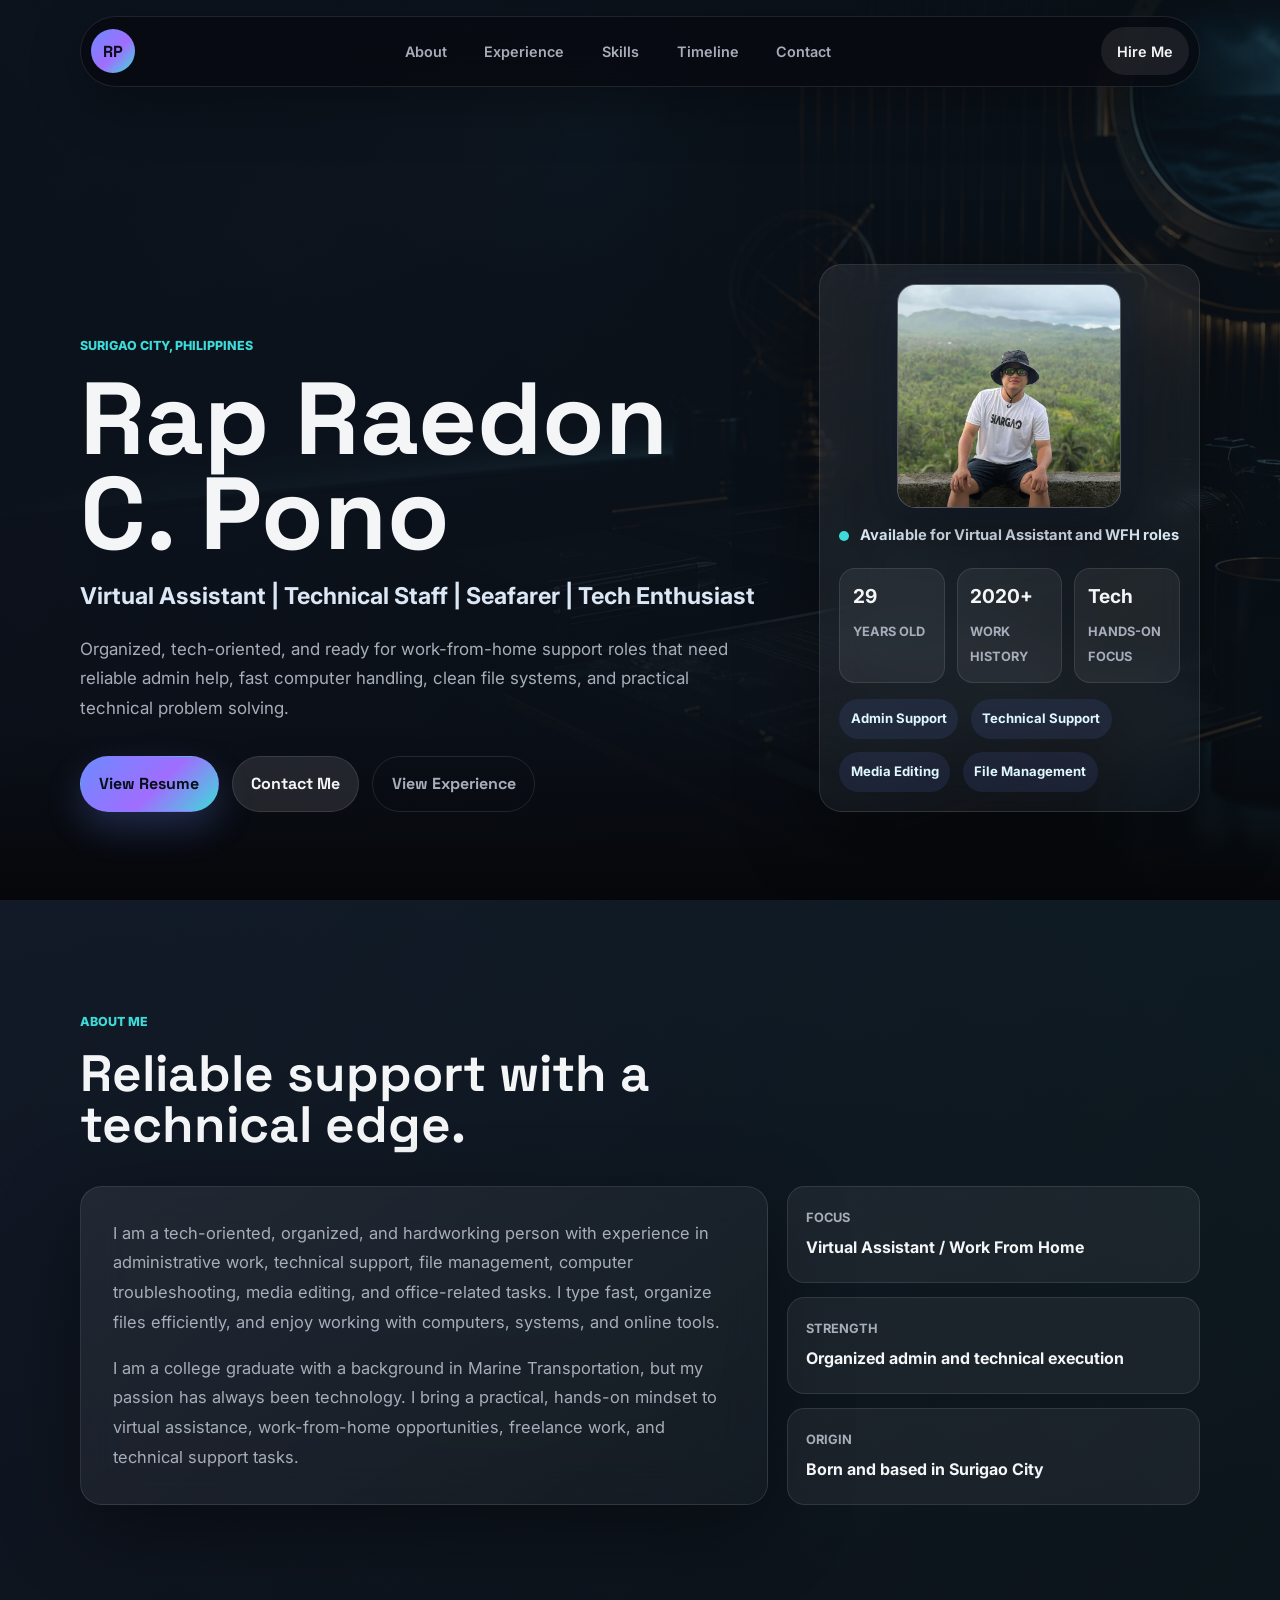
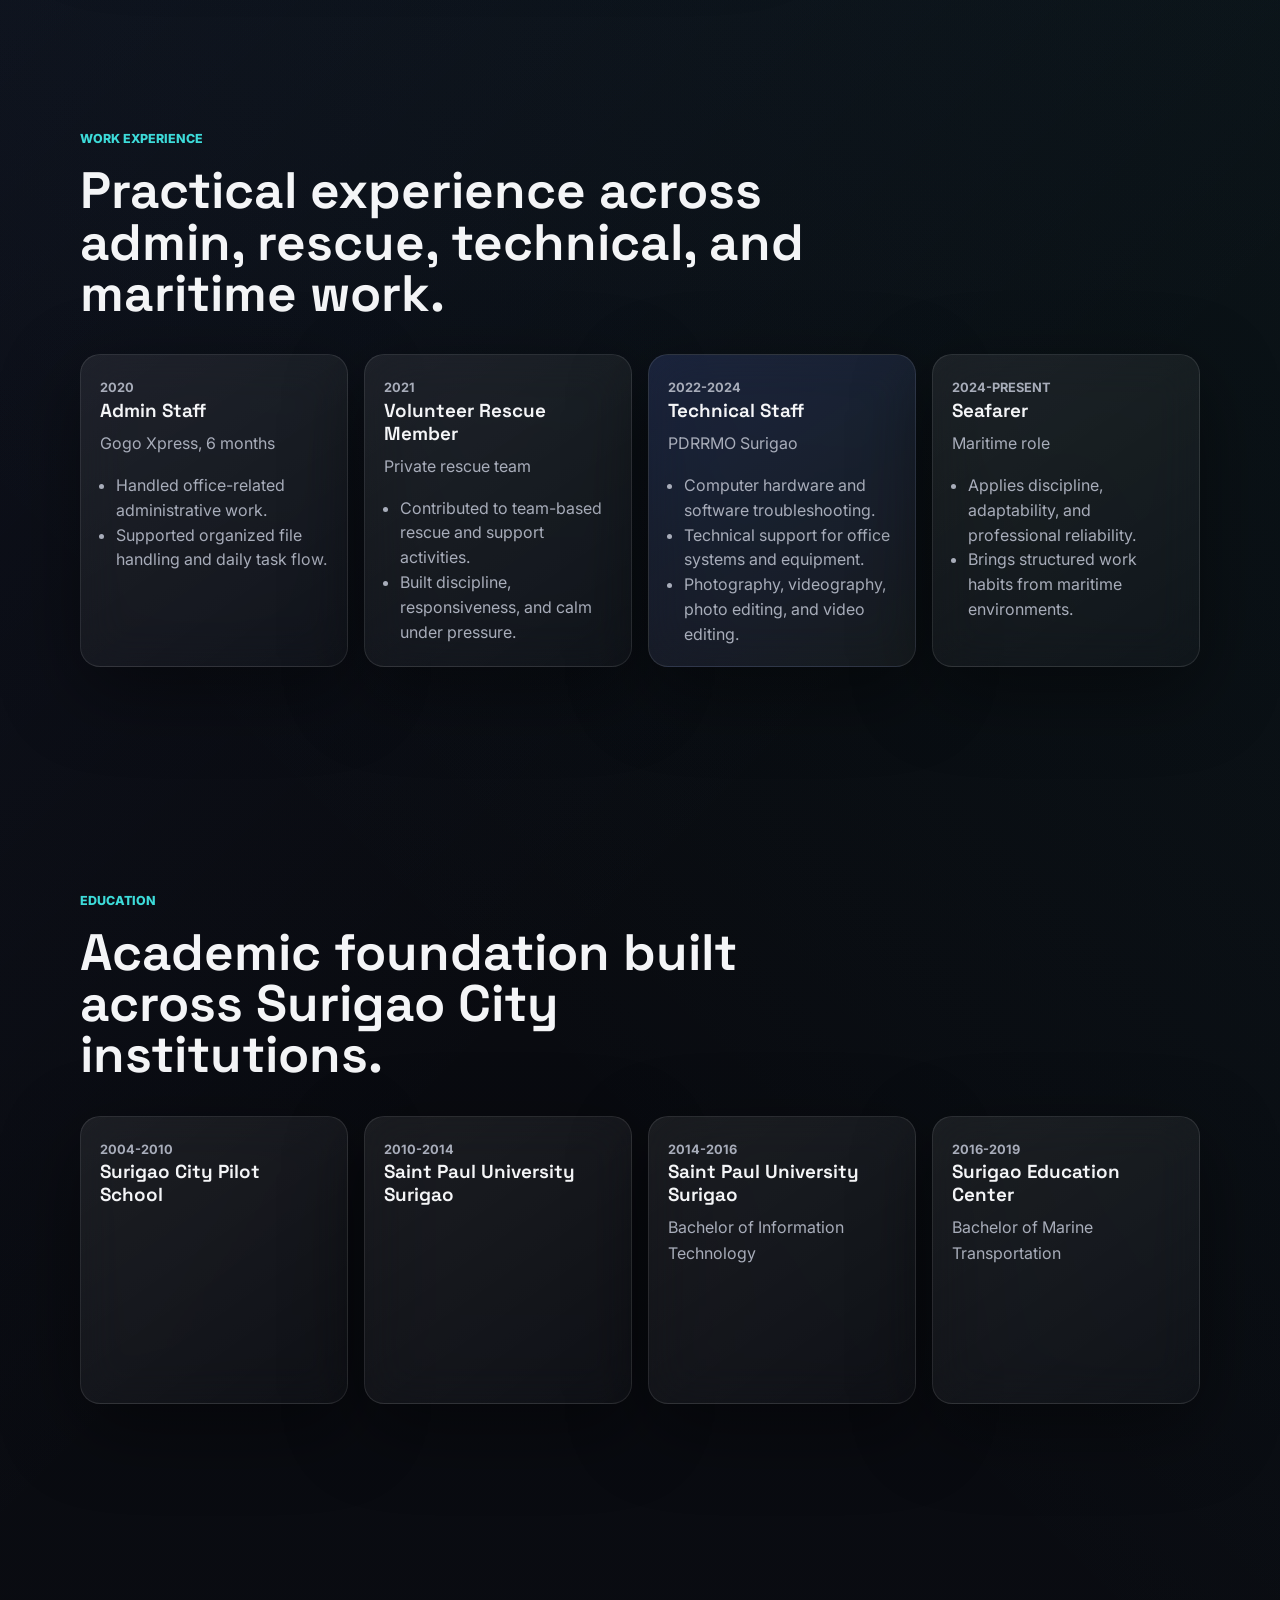
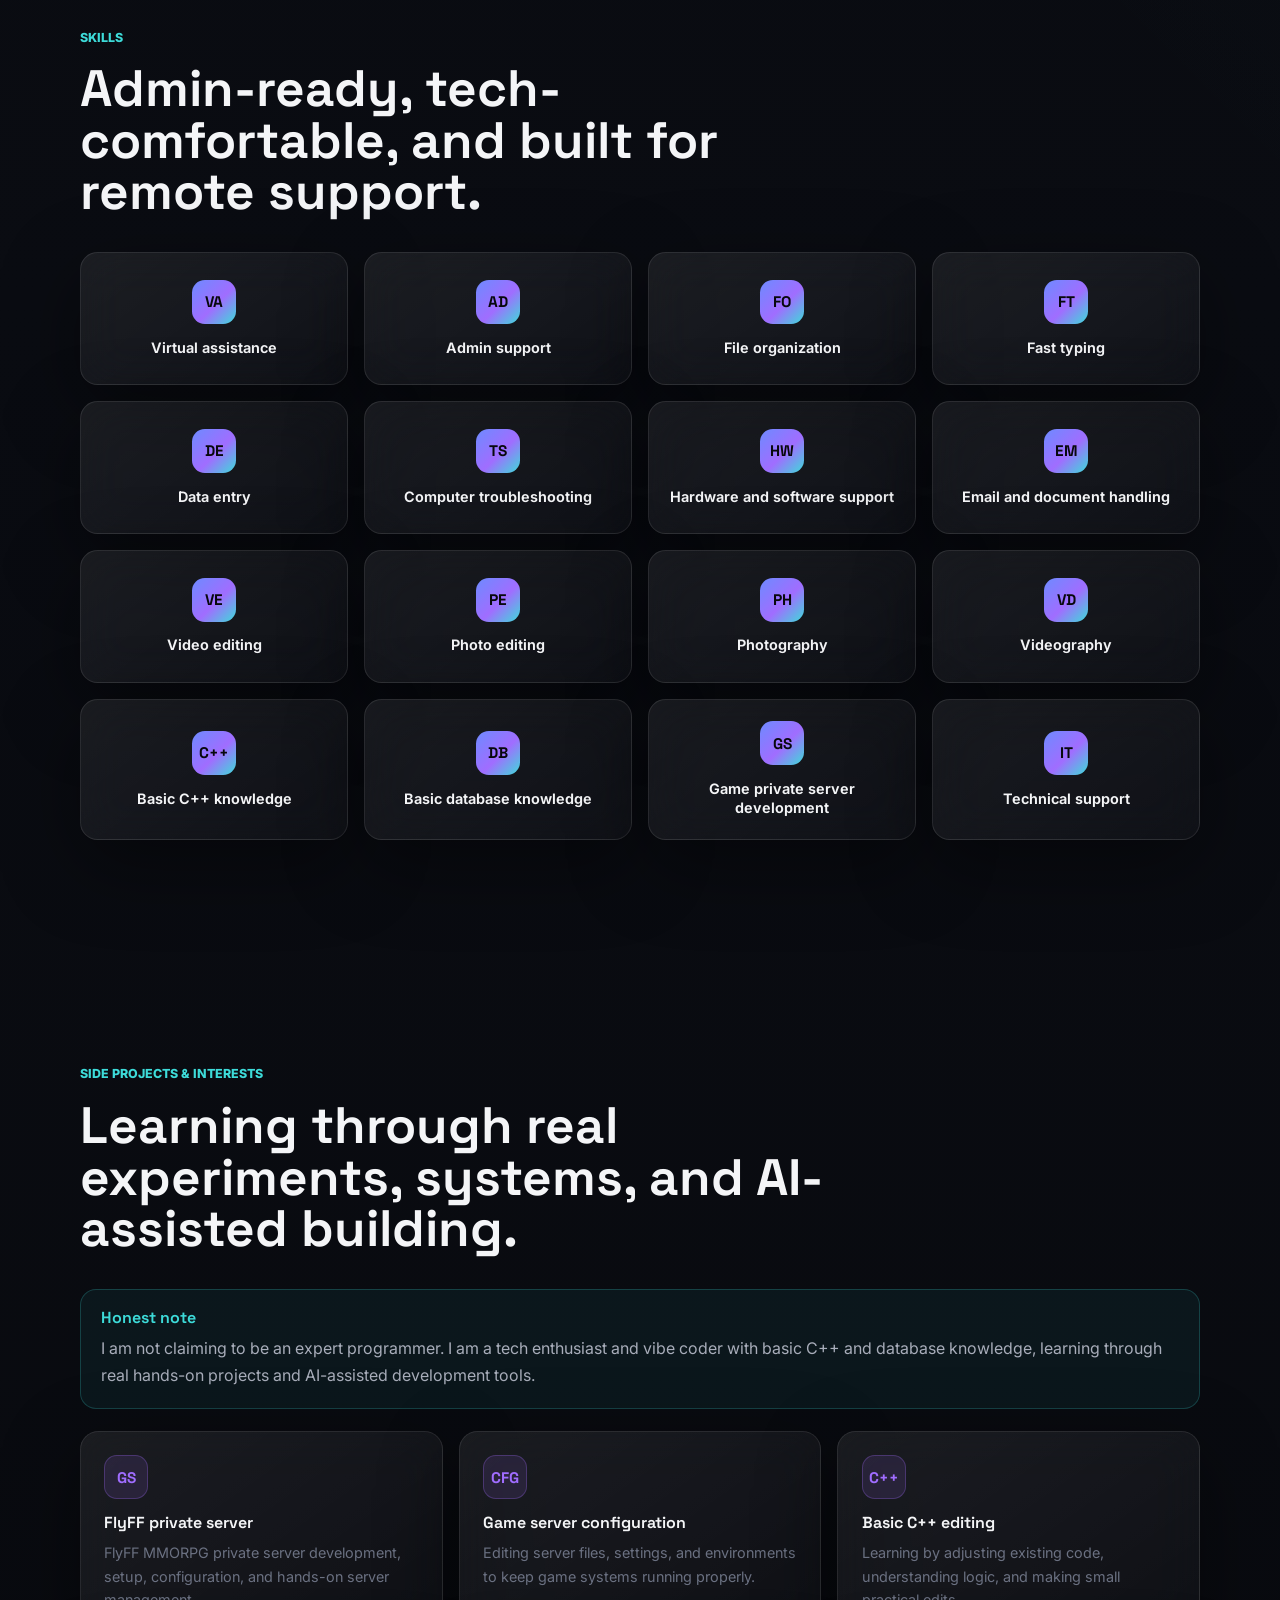
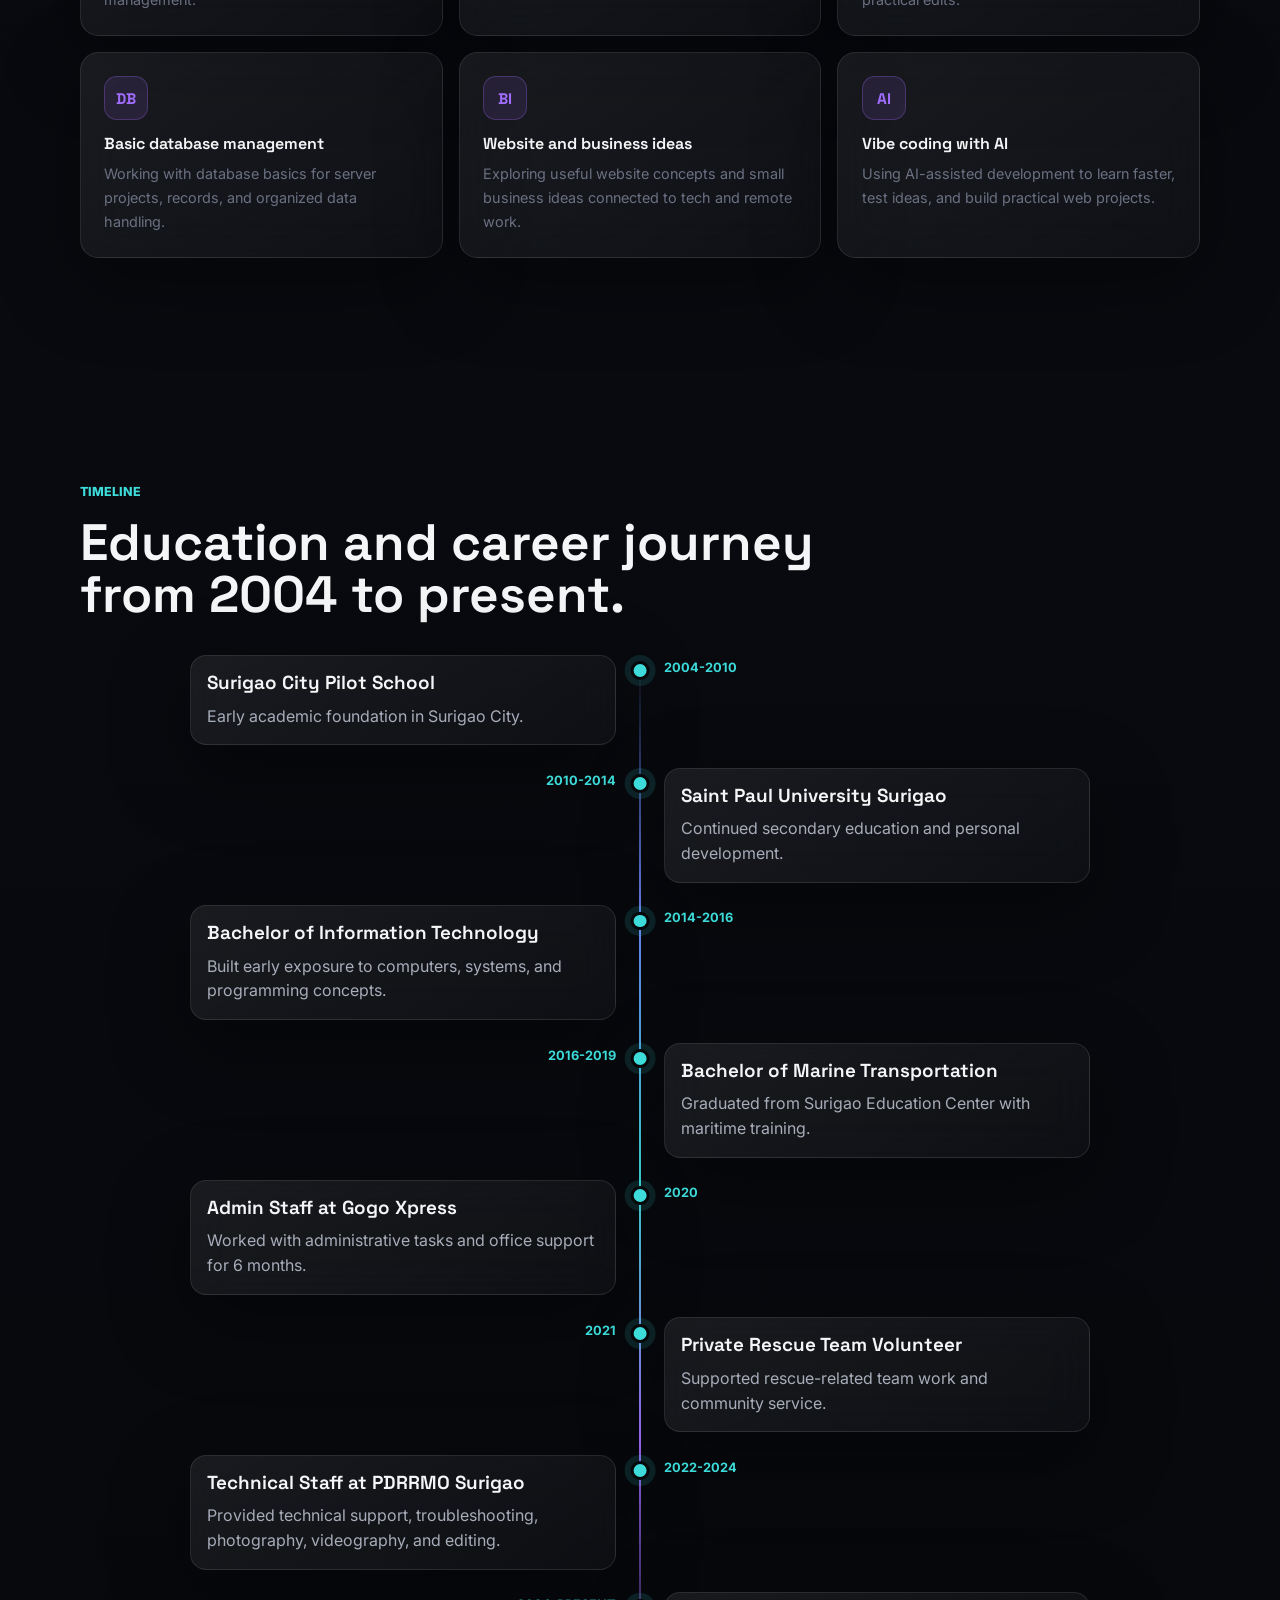
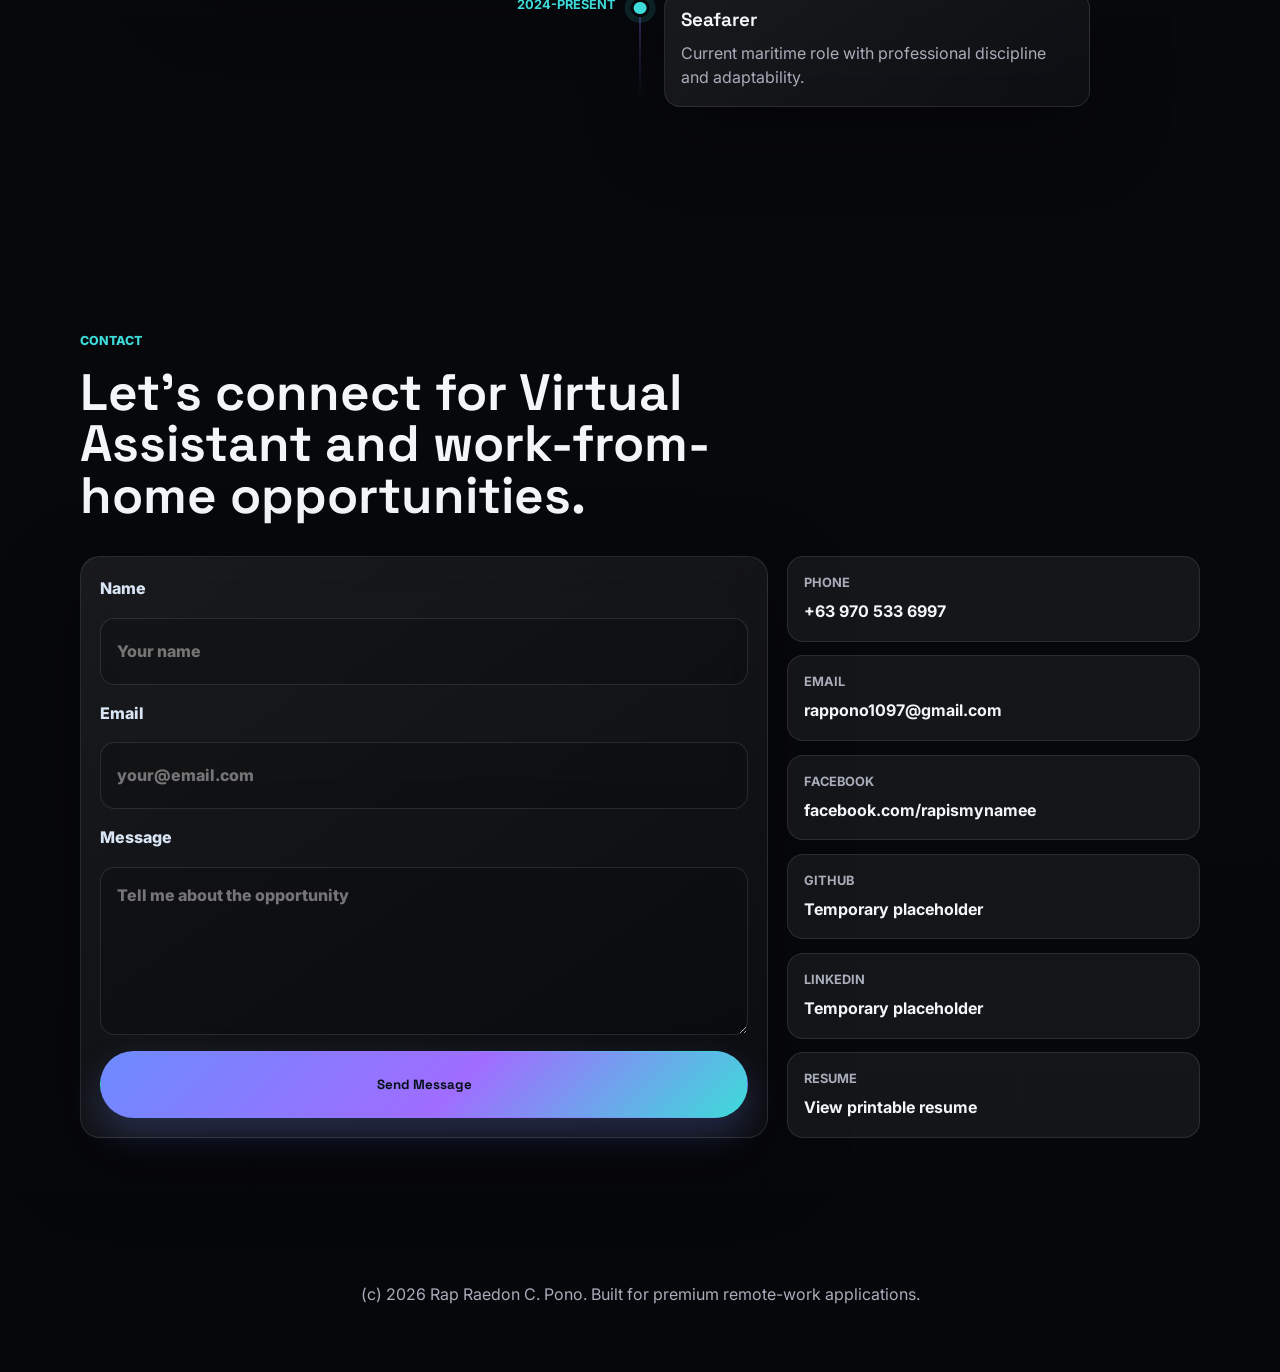
==== commit 89e5d4f4: "Add files via upload" ====
--- a/index.html
+++ b/index.html
@@ -54,7 +54,7 @@
               practical technical problem solving.
             </p>
             <div class="hero-actions" aria-label="Portfolio actions">
-              <a class="btn primary" href="#" aria-label="View resume placeholder">View Resume</a>
+              <a class="btn primary" href="resume.html">View Resume</a>
               <a class="btn ghost" href="#contact">Contact Me</a>
               <a class="btn subtle" href="#experience">View Experience</a>
             </div>
@@ -388,9 +388,9 @@
               <span>LinkedIn</span>
               <strong>Temporary placeholder</strong>
             </a>
-            <a class="contact-card" href="#" aria-label="Resume download placeholder">
+            <a class="contact-card" href="resume.html">
               <span>Resume</span>
-              <strong>Temporary download link</strong>
+              <strong>View printable resume</strong>
             </a>
           </div>
         </div>
--- a/styles.css
+++ b/styles.css
@@ -942,3 +942,205 @@
     transition-duration: 0.01ms !important;
   }
 }
+
+.resume-page {
+  background: #f4f5f7;
+  color: #141821;
+}
+
+.resume-shell {
+  width: min(980px, calc(100% - 2rem));
+  margin: 0 auto;
+  padding: 2rem 0;
+}
+
+.resume-actions {
+  display: flex;
+  justify-content: flex-end;
+  gap: 0.8rem;
+  margin-bottom: 1rem;
+}
+
+.resume-document {
+  padding: clamp(1.4rem, 4vw, 3rem);
+  border: 1px solid #dfe3ea;
+  border-radius: 1.2rem;
+  background: #ffffff;
+  box-shadow: 0 24px 80px rgba(17, 24, 39, 0.12);
+}
+
+.resume-header {
+  display: grid;
+  grid-template-columns: minmax(0, 1.2fr) minmax(13rem, 0.55fr);
+  gap: 1.5rem;
+  padding-bottom: 1.4rem;
+  border-bottom: 2px solid #111827;
+}
+
+.resume-kicker {
+  margin-bottom: 0.55rem;
+  color: #4f46e5;
+  font-size: 0.8rem;
+  font-weight: 800;
+  text-transform: uppercase;
+}
+
+.resume-header h1 {
+  max-width: none;
+  margin-bottom: 0.45rem;
+  color: #111827;
+  font-size: clamp(2.1rem, 5vw, 3.5rem);
+  line-height: 1;
+}
+
+.resume-title {
+  margin: 0;
+  color: #4b5563;
+  font-weight: 700;
+}
+
+.resume-side {
+  display: grid;
+  justify-items: end;
+  gap: 0.75rem;
+  align-content: start;
+}
+
+.resume-photo {
+  width: 2in;
+  height: 2in;
+  border: 1px solid #cbd5e1;
+  background: #f8fafc;
+  object-fit: cover;
+  object-position: center 44%;
+}
+
+.resume-contact {
+  display: grid;
+  gap: 0.35rem;
+  color: #374151;
+  font-size: 0.92rem;
+  text-align: right;
+}
+
+.resume-contact a {
+  color: #111827;
+}
+
+.resume-section {
+  padding-top: 1.3rem;
+}
+
+.resume-section h2 {
+  margin-bottom: 0.7rem;
+  color: #111827;
+  font-size: 1.05rem;
+  line-height: 1.2;
+  text-transform: uppercase;
+}
+
+.resume-section p,
+.resume-section li {
+  color: #374151;
+  line-height: 1.65;
+}
+
+.resume-skill-list {
+  display: flex;
+  flex-wrap: wrap;
+  gap: 0.45rem;
+}
+
+.resume-skill-list span {
+  padding: 0.42rem 0.62rem;
+  border: 1px solid #d7dce5;
+  border-radius: 999px;
+  background: #f8fafc;
+  color: #1f2937;
+  font-size: 0.88rem;
+  font-weight: 700;
+}
+
+.resume-item {
+  padding: 0.75rem 0;
+  border-bottom: 1px solid #e5e7eb;
+}
+
+.resume-item:last-child {
+  border-bottom: 0;
+}
+
+.resume-item-head {
+  display: flex;
+  justify-content: space-between;
+  gap: 1rem;
+}
+
+.resume-item h3 {
+  margin-bottom: 0.25rem;
+  color: #111827;
+  font-size: 1rem;
+}
+
+.resume-item-head span {
+  flex: 0 0 auto;
+  color: #4f46e5;
+  font-weight: 800;
+}
+
+.resume-item ul {
+  margin: 0.4rem 0 0;
+  padding-left: 1.1rem;
+}
+
+.resume-item.compact p {
+  margin: 0;
+}
+
+@media (max-width: 680px) {
+  .resume-header,
+  .resume-item-head {
+    grid-template-columns: 1fr;
+    display: grid;
+    text-align: left;
+  }
+
+  .resume-contact {
+    text-align: left;
+  }
+
+  .resume-side {
+    justify-items: start;
+  }
+
+  .resume-actions {
+    flex-direction: column;
+  }
+}
+
+@media print {
+  body.resume-page {
+    background: #ffffff;
+  }
+
+  .no-print {
+    display: none !important;
+  }
+
+  .resume-shell {
+    width: 100%;
+    padding: 0;
+  }
+
+  .resume-document {
+    border: 0;
+    border-radius: 0;
+    box-shadow: none;
+    padding: 0;
+  }
+
+  .resume-photo {
+    width: 2in;
+    height: 2in;
+  }
+}
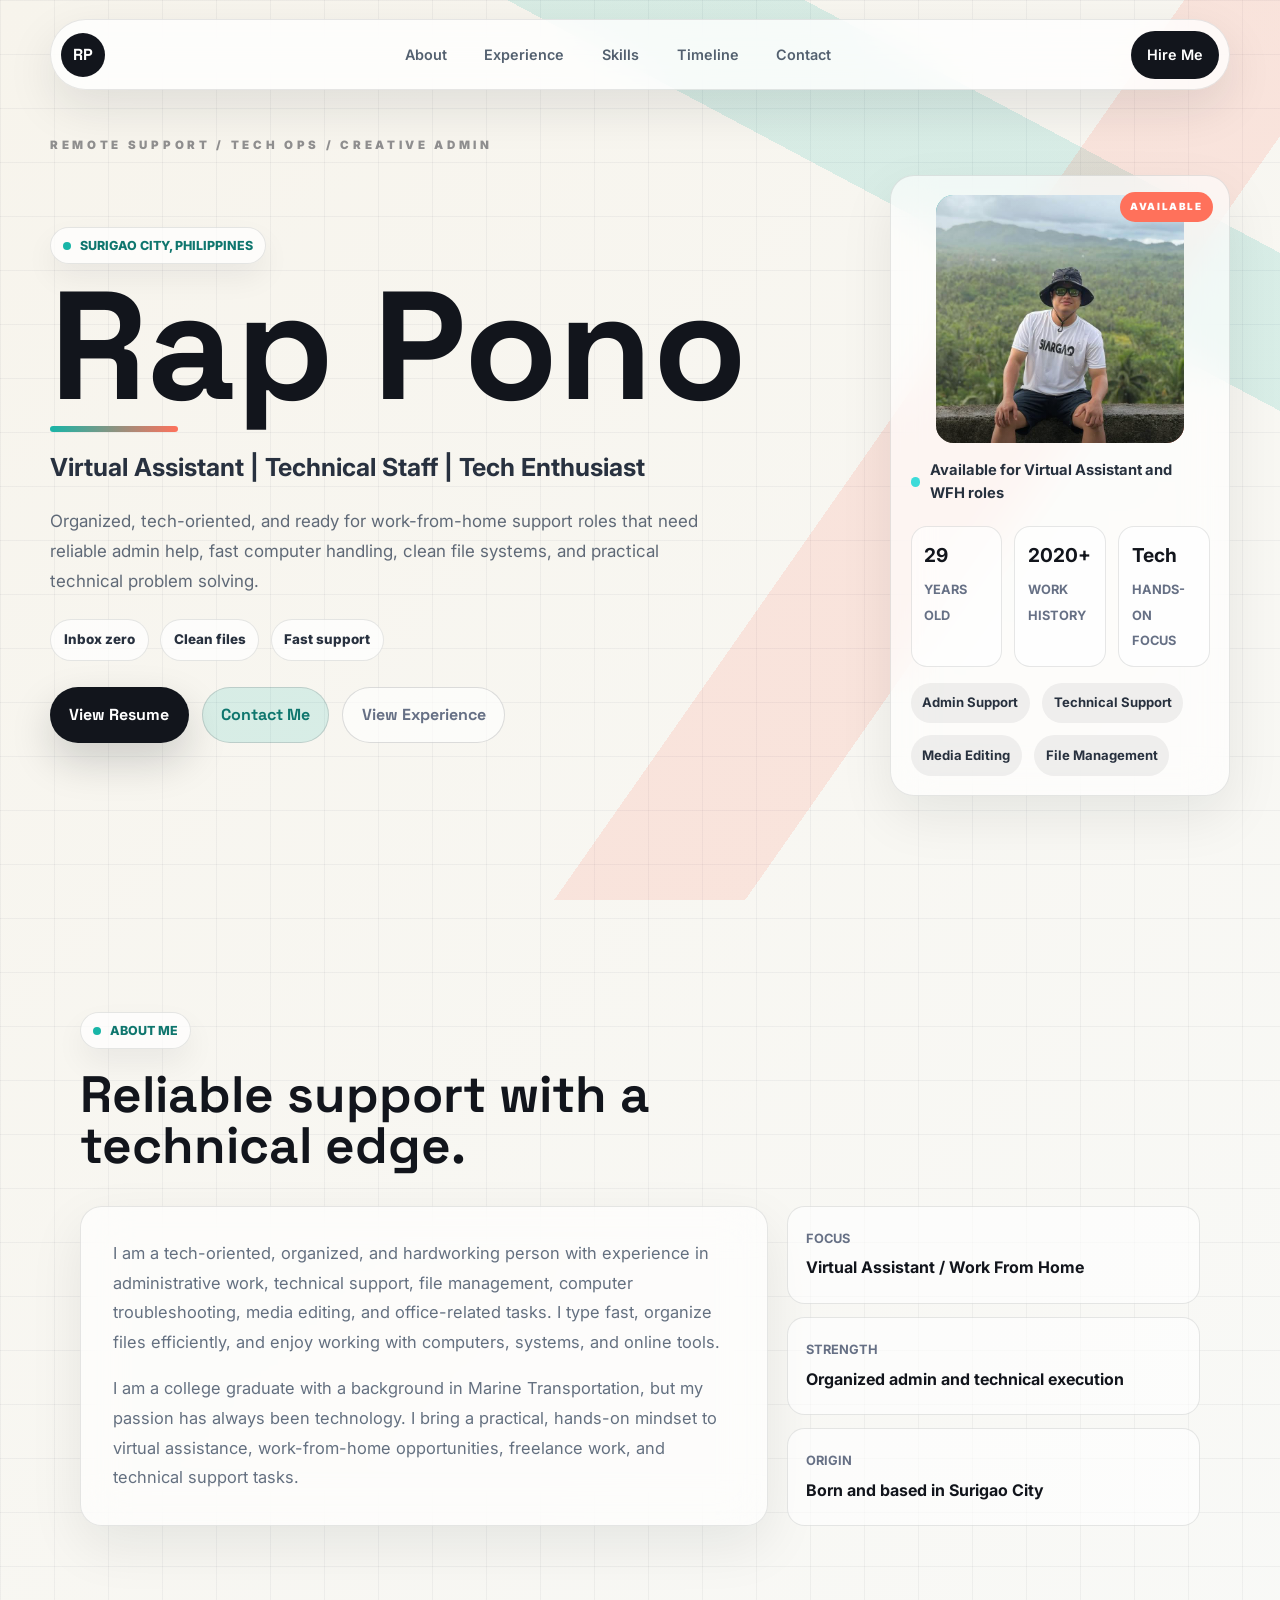
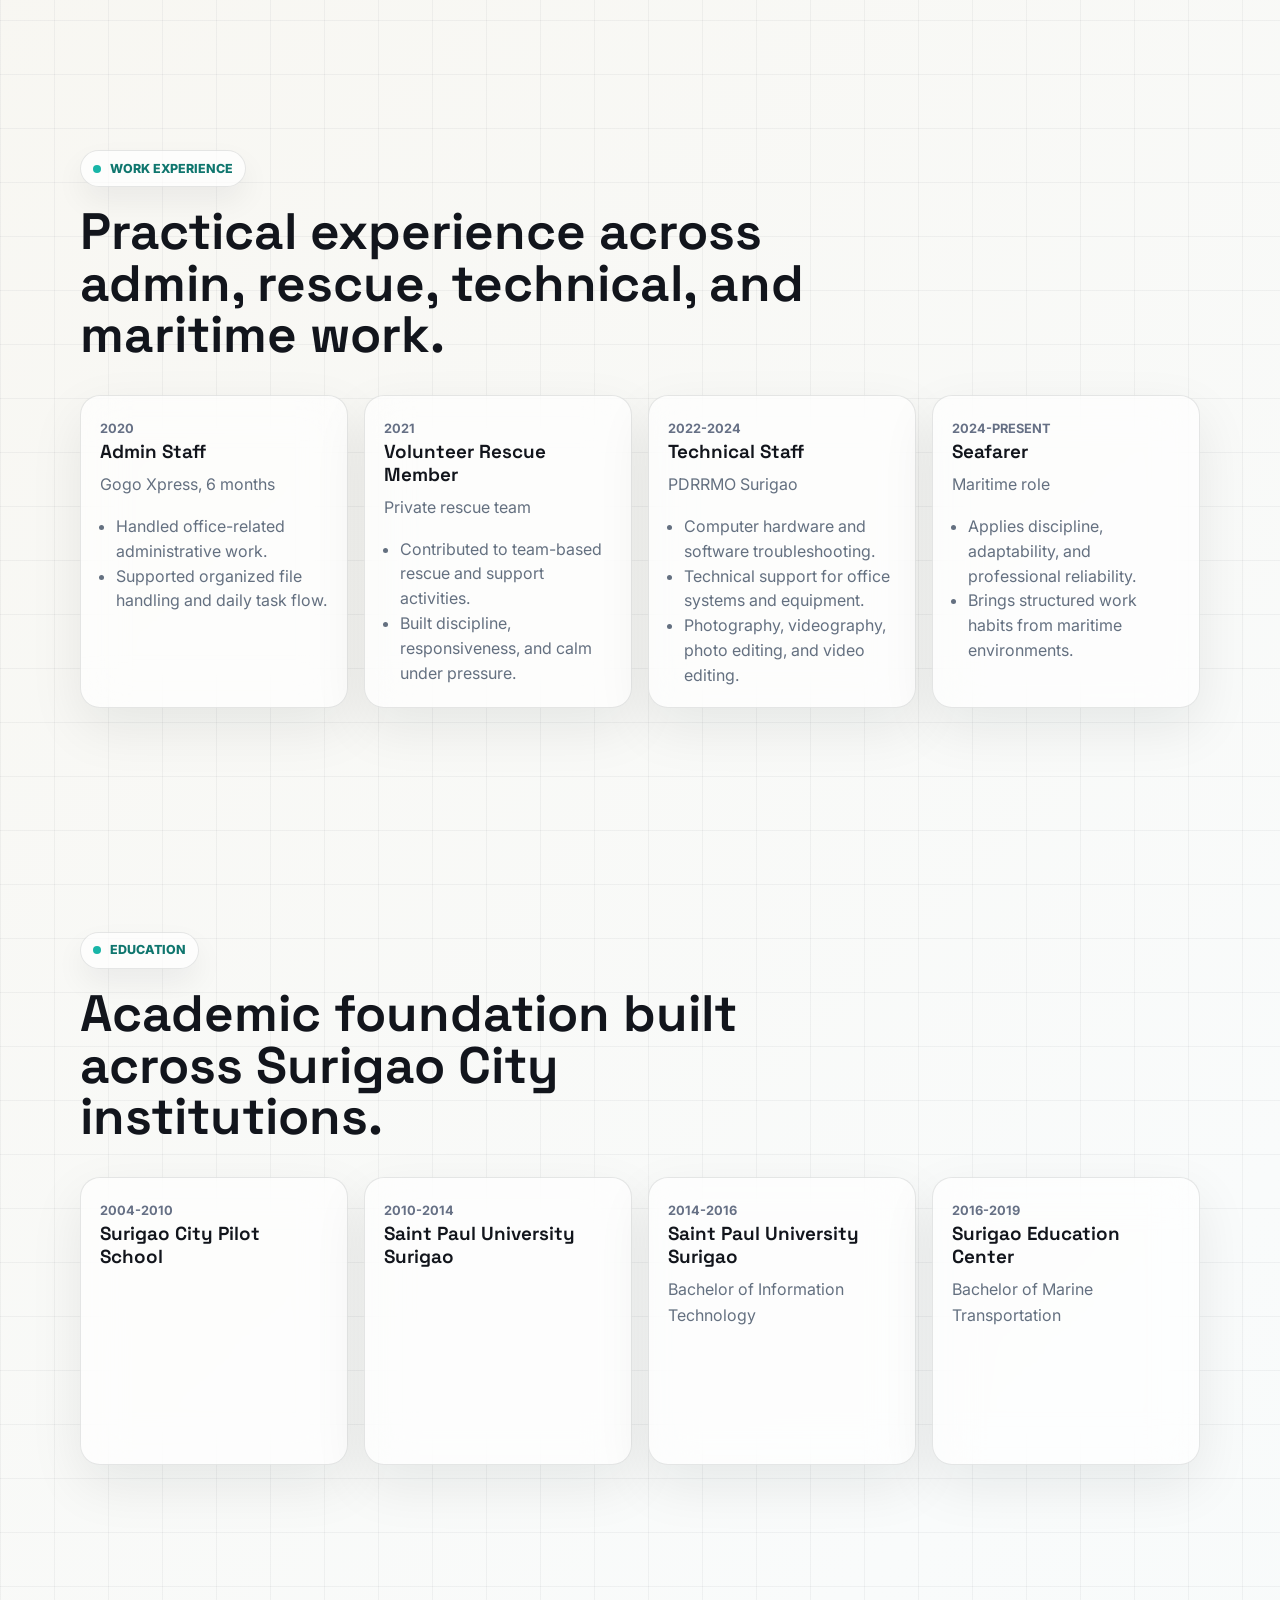
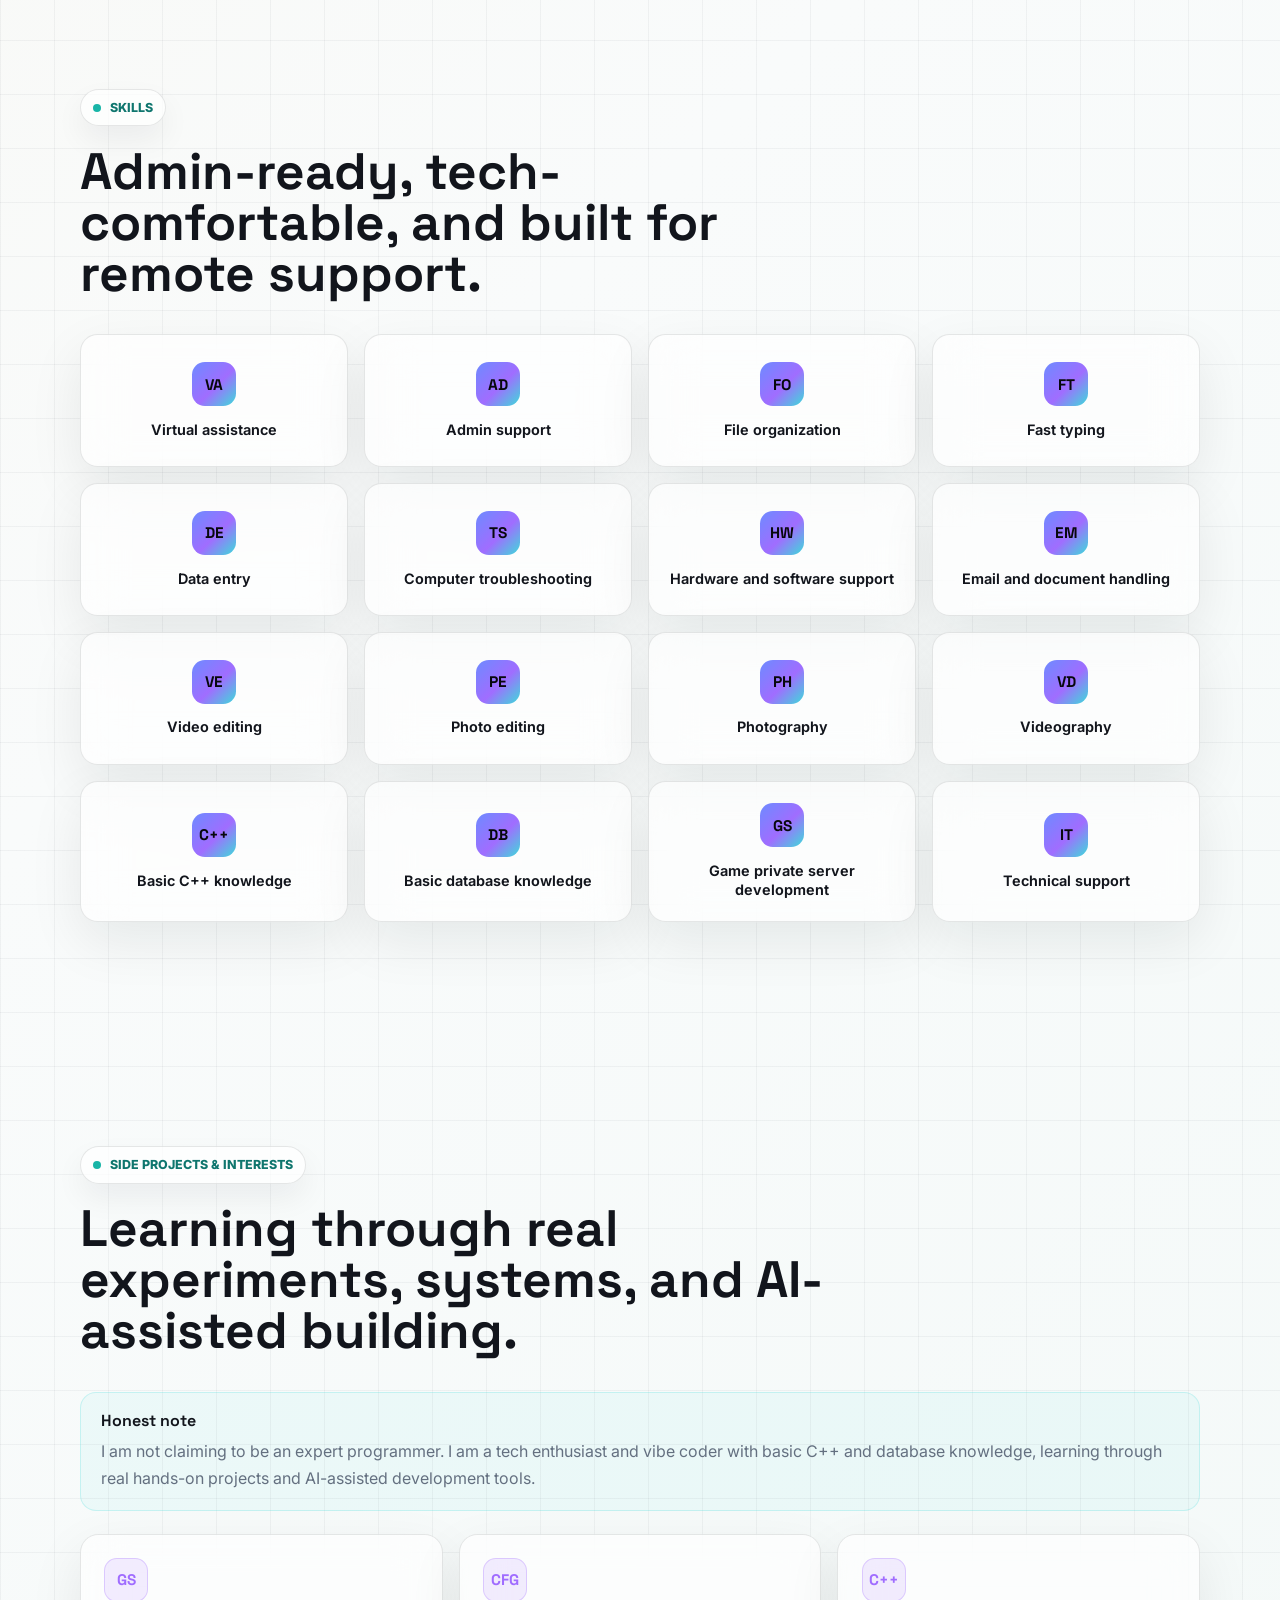
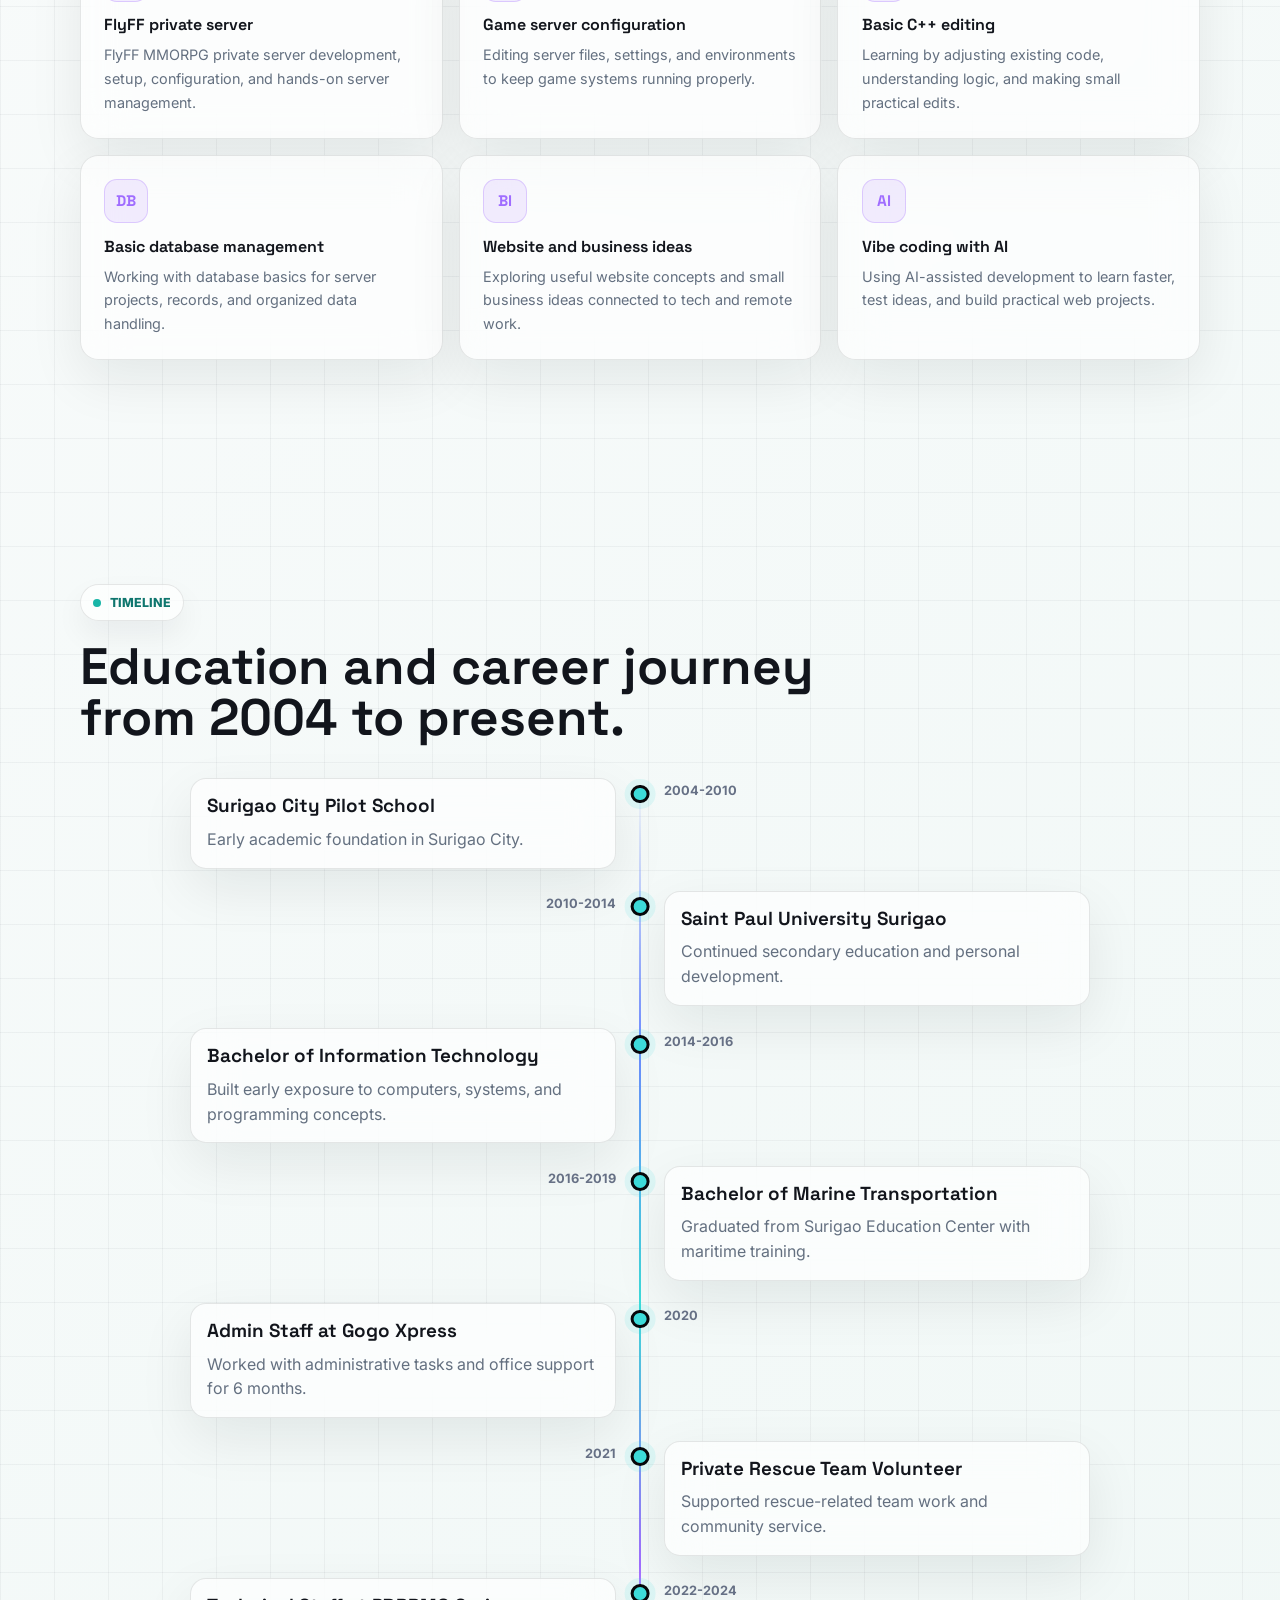
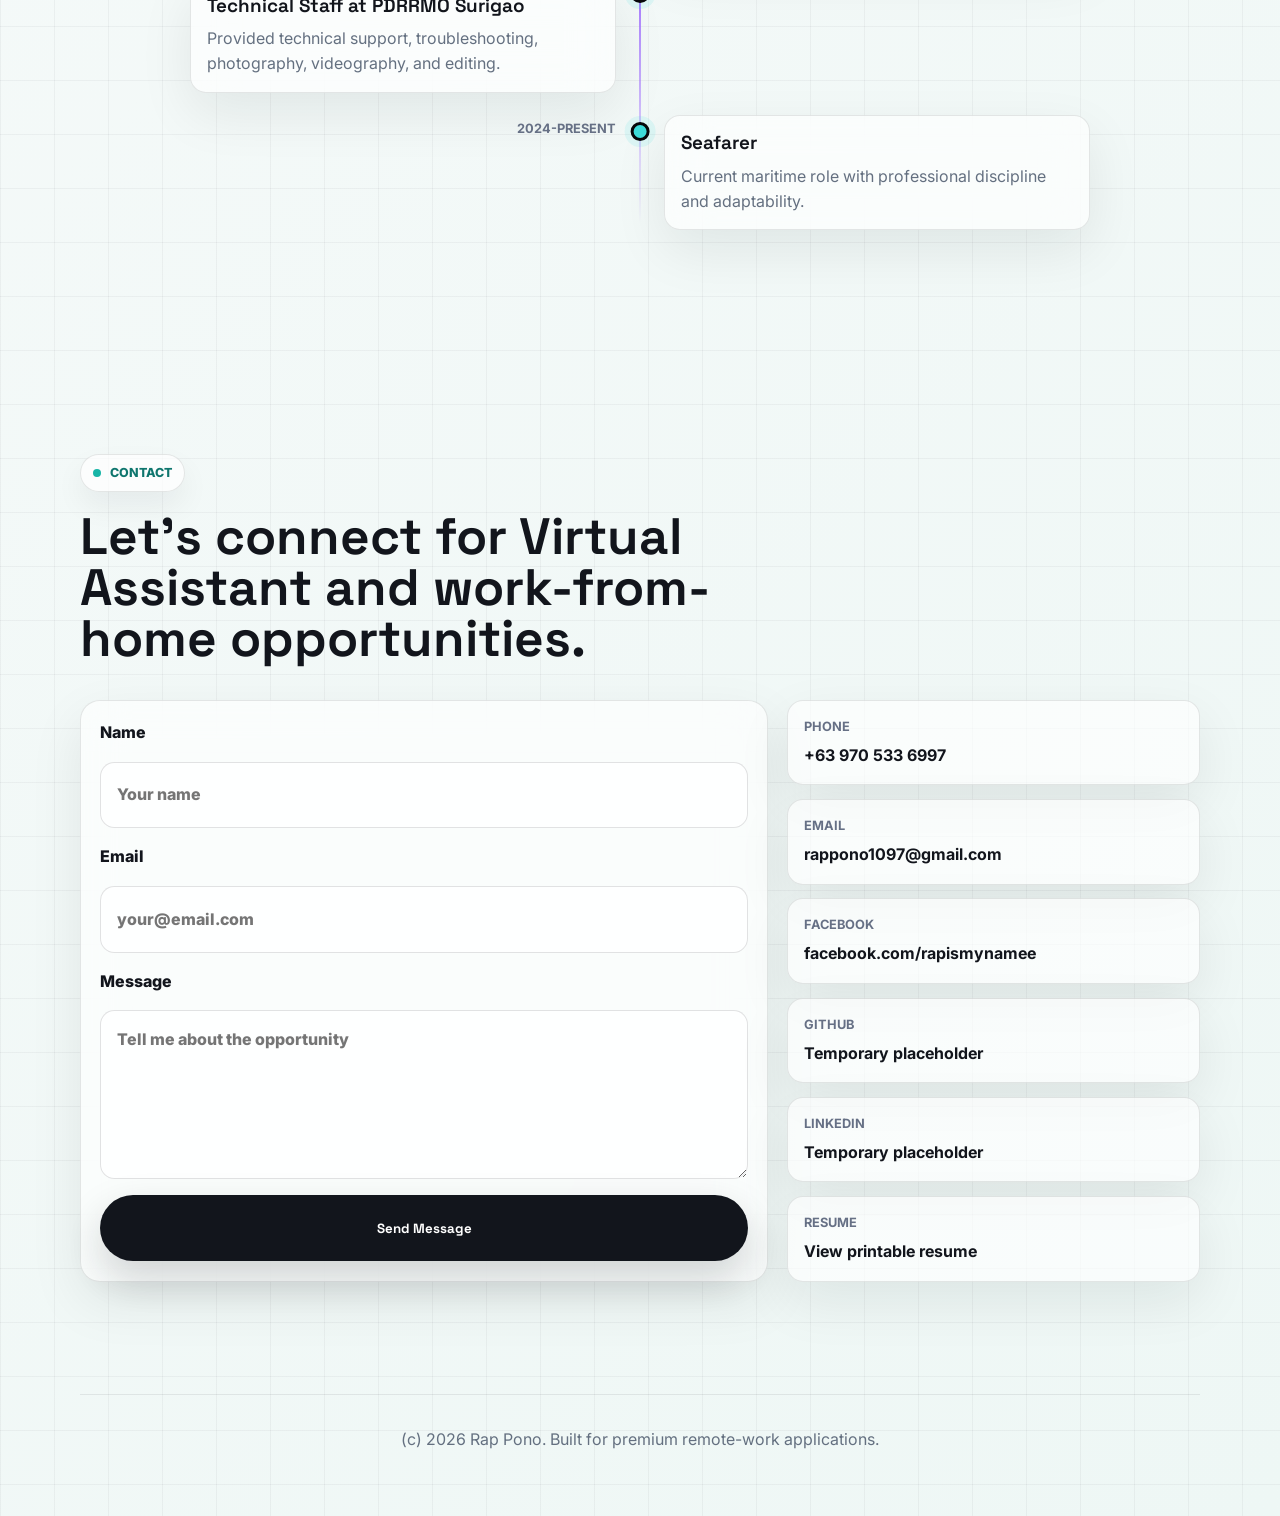
==== commit 9118a7ea: "Add files via upload" ====
--- a/index.html
+++ b/index.html
@@ -3,10 +3,10 @@
   <head>
     <meta charset="UTF-8" />
     <meta name="viewport" content="width=device-width, initial-scale=1.0" />
-    <title>Rap Raedon C. Pono | Virtual Assistant Portfolio</title>
+    <title>Rap Pono | Virtual Assistant Portfolio</title>
     <meta
       name="description"
-      content="Premium portfolio of Rap Raedon C. Pono, a Virtual Assistant, Technical Staff, Seafarer, and tech enthusiast based in Surigao City, Philippines."
+      content="Premium portfolio of Rap Pono, a Virtual Assistant, Technical Staff, Seafarer, and tech enthusiast based in Surigao City, Philippines."
     />
     <link rel="preconnect" href="https://fonts.googleapis.com" />
     <link rel="preconnect" href="https://fonts.gstatic.com" crossorigin />
@@ -44,15 +44,20 @@
         <div class="hero-grid">
           <div class="hero-copy reveal">
             <p class="eyebrow">Surigao City, Philippines</p>
-            <h1>Rap Raedon C. Pono</h1>
+            <h1>Rap Pono</h1>
             <p class="hero-title">
-              Virtual Assistant | Technical Staff | Seafarer | Tech Enthusiast
+              Virtual Assistant | Technical Staff | Tech Enthusiast
             </p>
             <p class="hero-intro">
               Organized, tech-oriented, and ready for work-from-home support roles that
               need reliable admin help, fast computer handling, clean file systems, and
               practical technical problem solving.
             </p>
+            <div class="hero-signal-list" aria-label="Work strengths">
+              <span>Inbox zero</span>
+              <span>Clean files</span>
+              <span>Fast support</span>
+            </div>
             <div class="hero-actions" aria-label="Portfolio actions">
               <a class="btn primary" href="resume.html">View Resume</a>
               <a class="btn ghost" href="#contact">Contact Me</a>
@@ -65,7 +70,7 @@
               <img
                 class="portrait"
                 src="assets/rap-pono-photo.jpg"
-                alt="Rap Raedon C. Pono"
+                alt="Rap Pono"
               />
             </div>
             <div class="status-line">
@@ -398,7 +403,7 @@
     </main>
 
     <footer class="site-footer">
-      <p>(c) <span id="year"></span> Rap Raedon C. Pono. Built for premium remote-work applications.</p>
+      <p>(c) <span id="year"></span> Rap Pono. Built for premium remote-work applications.</p>
     </footer>
 
     <script src="script.js"></script>
--- a/styles.css
+++ b/styles.css
@@ -1144,3 +1144,521 @@
     height: 2in;
   }
 }
+
+/* Creative landing refresh */
+body:not(.resume-page) {
+  background:
+    linear-gradient(90deg, rgba(15, 23, 42, 0.045) 1px, transparent 1px),
+    linear-gradient(180deg, rgba(15, 23, 42, 0.045) 1px, transparent 1px),
+    linear-gradient(135deg, #f7f4ec 0%, #f9fbfb 44%, #eef7f5 100%);
+  background-size: 54px 54px, 54px 54px, auto;
+  color: #12151c;
+}
+
+body:not(.resume-page)::before {
+  content: "";
+  position: fixed;
+  inset: 0;
+  z-index: 0;
+  pointer-events: none;
+  background:
+    linear-gradient(125deg, transparent 0 62%, rgba(255, 113, 91, 0.14) 62% 72%, transparent 72%),
+    linear-gradient(28deg, transparent 0 74%, rgba(24, 181, 167, 0.14) 74% 84%, transparent 84%);
+}
+
+body:not(.resume-page) .noise {
+  opacity: 0.08;
+  background-image: radial-gradient(rgba(18, 21, 28, 0.28) 0.7px, transparent 0.7px);
+  background-size: 18px 18px;
+  mask-image: linear-gradient(to bottom, #000, transparent 78%);
+}
+
+body:not(.resume-page) .site-header {
+  top: 1.2rem;
+  width: min(1180px, calc(100% - 2rem));
+  border: 1px solid rgba(18, 21, 28, 0.1);
+  background: rgba(255, 255, 255, 0.78);
+  box-shadow: 0 18px 48px rgba(20, 30, 42, 0.1);
+}
+
+body:not(.resume-page) .brand {
+  background: #12151c;
+  color: #fff;
+}
+
+body:not(.resume-page) .nav-links a,
+body:not(.resume-page) .header-action {
+  color: #53606f;
+}
+
+body:not(.resume-page) .nav-links a:hover {
+  color: #12151c;
+  background: rgba(24, 181, 167, 0.12);
+}
+
+body:not(.resume-page) .header-action {
+  background: #12151c;
+  color: #fff;
+}
+
+body:not(.resume-page) .nav-toggle {
+  background: rgba(18, 21, 28, 0.08);
+}
+
+body:not(.resume-page) .nav-toggle span {
+  background: #12151c;
+}
+
+body:not(.resume-page) .section {
+  color: #12151c;
+}
+
+body:not(.resume-page) .hero {
+  width: min(1180px, calc(100% - 2rem));
+  min-height: 100svh;
+  margin: 0 auto;
+  padding: 8.4rem 0 4rem;
+  align-items: center;
+  overflow: visible;
+}
+
+body:not(.resume-page) .hero::after {
+  display: none;
+}
+
+body:not(.resume-page) .hero-bg {
+  display: none;
+}
+
+body:not(.resume-page) .hero-bg img {
+  animation: heroDrift 18s ease-in-out infinite alternate;
+  filter: saturate(0.85) contrast(1.02);
+}
+
+body:not(.resume-page) .hero-bg::after {
+  background:
+    linear-gradient(180deg, rgba(18, 21, 28, 0.04), rgba(18, 21, 28, 0.36)),
+    linear-gradient(135deg, rgba(24, 181, 167, 0.16), rgba(255, 113, 91, 0.12));
+}
+
+body:not(.resume-page) .hero-grid {
+  position: relative;
+  z-index: 2;
+  grid-template-columns: minmax(0, 0.96fr) minmax(20rem, 0.42fr);
+  align-items: center;
+  gap: clamp(1.4rem, 5vw, 4.5rem);
+  width: 100%;
+}
+
+body:not(.resume-page) .hero-grid::before {
+  content: "REMOTE SUPPORT / TECH OPS / CREATIVE ADMIN";
+  position: absolute;
+  left: 0;
+  top: -2.4rem;
+  color: rgba(18, 21, 28, 0.45);
+  font-size: 0.72rem;
+  font-weight: 900;
+  letter-spacing: 0.32em;
+}
+
+body:not(.resume-page) .hero-copy {
+  max-width: 46rem;
+}
+
+body:not(.resume-page) .eyebrow {
+  display: inline-flex;
+  align-items: center;
+  gap: 0.55rem;
+  margin-bottom: 1.2rem;
+  padding: 0.48rem 0.75rem;
+  border: 1px solid rgba(18, 21, 28, 0.1);
+  border-radius: 999px;
+  background: rgba(255, 255, 255, 0.7);
+  color: #0f766e;
+  box-shadow: 0 14px 30px rgba(18, 21, 28, 0.06);
+}
+
+body:not(.resume-page) .eyebrow::before {
+  content: "";
+  width: 0.5rem;
+  height: 0.5rem;
+  border-radius: 999px;
+  background: #18b5a7;
+  box-shadow: 0 0 0 0 rgba(24, 181, 167, 0.52);
+  animation: pulse 2s infinite;
+}
+
+body:not(.resume-page) h1 {
+  max-width: 8.8ch;
+  margin-bottom: 1rem;
+  color: #12151c;
+  font-size: clamp(4.4rem, 12vw, 10rem);
+  line-height: 0.82;
+  letter-spacing: 0;
+}
+
+body:not(.resume-page) h1::after {
+  content: "";
+  display: block;
+  width: min(8rem, 45%);
+  height: 0.42rem;
+  margin-top: 1rem;
+  border-radius: 999px;
+  background: linear-gradient(90deg, #18b5a7, #ff715b);
+}
+
+body:not(.resume-page) .hero-title {
+  max-width: 42rem;
+  color: #28313f;
+  font-size: clamp(1.1rem, 2vw, 1.55rem);
+}
+
+body:not(.resume-page) .hero-intro {
+  max-width: 41rem;
+  color: #5f6977;
+}
+
+.hero-signal-list {
+  display: flex;
+  flex-wrap: wrap;
+  gap: 0.7rem;
+  margin: -0.6rem 0 1.6rem;
+}
+
+.hero-signal-list span {
+  padding: 0.6rem 0.8rem;
+  border: 1px solid rgba(18, 21, 28, 0.1);
+  border-radius: 999px;
+  background: rgba(255, 255, 255, 0.72);
+  color: #28313f;
+  font-size: 0.84rem;
+  font-weight: 800;
+}
+
+body:not(.resume-page) .btn {
+  border-color: rgba(18, 21, 28, 0.14);
+  color: #12151c;
+  background: rgba(255, 255, 255, 0.62);
+}
+
+body:not(.resume-page) .btn.primary {
+  background: #12151c;
+  color: #fff;
+  box-shadow: 0 18px 42px rgba(18, 21, 28, 0.18);
+}
+
+body:not(.resume-page) .btn.ghost {
+  background: rgba(24, 181, 167, 0.14);
+  color: #0f766e;
+}
+
+body:not(.resume-page) .btn.subtle {
+  color: #667085;
+}
+
+body:not(.resume-page) .hero-panel {
+  position: relative;
+  border: 1px solid rgba(18, 21, 28, 0.1);
+  border-radius: 1.5rem;
+  background:
+    linear-gradient(135deg, rgba(255, 255, 255, 0.86), rgba(255, 255, 255, 0.66)),
+    linear-gradient(135deg, rgba(24, 181, 167, 0.12), rgba(255, 113, 91, 0.1));
+  box-shadow: 0 28px 70px rgba(18, 21, 28, 0.14);
+  backdrop-filter: blur(20px);
+}
+
+body:not(.resume-page) .hero-panel::before {
+  content: "AVAILABLE";
+  position: absolute;
+  top: 1rem;
+  right: 1rem;
+  z-index: 2;
+  padding: 0.45rem 0.65rem;
+  border-radius: 999px;
+  background: #ff715b;
+  color: #fff;
+  font-size: 0.62rem;
+  font-weight: 900;
+  letter-spacing: 0.16em;
+}
+
+body:not(.resume-page) .portrait-wrap {
+  width: min(100%, 15.5rem);
+  border: 0;
+  border-radius: 1.1rem;
+  background: linear-gradient(135deg, #18b5a7, #f7f4ec 45%, #ff715b);
+  box-shadow: none;
+}
+
+body:not(.resume-page) .portrait {
+  filter: saturate(1.02) contrast(1.02);
+}
+
+body:not(.resume-page) .status-line {
+  color: #27313e;
+}
+
+body:not(.resume-page) .metric-grid div,
+body:not(.resume-page) .mini-card {
+  border-color: rgba(18, 21, 28, 0.1);
+  background: rgba(255, 255, 255, 0.62);
+}
+
+body:not(.resume-page) .metric-grid span,
+body:not(.resume-page) .mini-card span,
+body:not(.resume-page) .contact-card span,
+body:not(.resume-page) .experience-card span,
+body:not(.resume-page) .edu-card span,
+body:not(.resume-page) .timeline-item time {
+  color: #667085;
+}
+
+body:not(.resume-page) .profile-chip-list span {
+  background: rgba(18, 21, 28, 0.06);
+  color: #28313f;
+}
+
+body:not(.resume-page) .about,
+body:not(.resume-page) #experience,
+body:not(.resume-page) .education,
+body:not(.resume-page) #skills,
+body:not(.resume-page) .projects,
+body:not(.resume-page) .timeline-section,
+body:not(.resume-page) .contact {
+  color: #12151c;
+}
+
+body:not(.resume-page) .glass,
+body:not(.resume-page) .contact-card {
+  border-color: rgba(18, 21, 28, 0.1);
+  background:
+    radial-gradient(
+      circle at var(--spotlight-x, 50%) var(--spotlight-y, 50%),
+      rgba(24, 181, 167, 0),
+      transparent 32%
+    ),
+    rgba(255, 255, 255, 0.64);
+  box-shadow: 0 20px 54px rgba(18, 21, 28, 0.08);
+}
+
+body:not(.resume-page) .glass.is-pointer-active,
+body:not(.resume-page) .contact-card.is-pointer-active {
+  background:
+    radial-gradient(
+      circle at var(--spotlight-x, 50%) var(--spotlight-y, 50%),
+      rgba(24, 181, 167, 0.18),
+      transparent 34%
+    ),
+    linear-gradient(145deg, rgba(255, 255, 255, 0.78), rgba(255, 255, 255, 0.58));
+}
+
+body:not(.resume-page) .content-card p,
+body:not(.resume-page) .experience-card p,
+body:not(.resume-page) .experience-card ul,
+body:not(.resume-page) .edu-card p,
+body:not(.resume-page) .project-card p,
+body:not(.resume-page) .timeline-item p,
+body:not(.resume-page) .project-note p,
+body:not(.resume-page) .site-footer {
+  color: #647080;
+}
+
+body:not(.resume-page) .skill-card h3,
+body:not(.resume-page) h2,
+body:not(.resume-page) h3,
+body:not(.resume-page) label,
+body:not(.resume-page) .contact-card a,
+body:not(.resume-page) .contact-card strong {
+  color: #12151c;
+}
+
+body:not(.resume-page) input,
+body:not(.resume-page) textarea {
+  border-color: rgba(18, 21, 28, 0.12);
+  background: rgba(255, 255, 255, 0.78);
+  color: #12151c;
+}
+
+body:not(.resume-page) .site-footer {
+  border-top: 1px solid rgba(18, 21, 28, 0.08);
+}
+
+@media (max-width: 960px) {
+  body:not(.resume-page) .hero-bg {
+    display: none;
+  }
+
+  body:not(.resume-page) .hero-grid {
+    grid-template-columns: 1fr;
+    gap: 1.4rem;
+  }
+
+  body:not(.resume-page) .hero-grid::before {
+    position: static;
+    margin-bottom: 1.5rem;
+  }
+
+  body:not(.resume-page) .nav-links.open {
+    background: rgba(255, 255, 255, 0.985);
+    box-shadow: 0 22px 60px rgba(18, 21, 28, 0.12);
+  }
+
+  body:not(.resume-page) .hero-panel {
+    width: min(100%, 28rem);
+    justify-self: center;
+  }
+}
+
+@media (max-width: 640px) {
+  body:not(.resume-page) {
+    background-size: 34px 34px, 34px 34px, auto;
+  }
+
+  body:not(.resume-page)::before {
+    opacity: 0.55;
+  }
+
+  body:not(.resume-page) .site-header {
+    top: 0.7rem;
+    width: calc(100% - 1rem);
+    padding: 0.45rem;
+  }
+
+  body:not(.resume-page) .brand,
+  body:not(.resume-page) .nav-toggle {
+    width: 2.45rem;
+    height: 2.45rem;
+  }
+
+  body:not(.resume-page) .nav-links.open {
+    top: 4rem;
+    left: 0.5rem;
+    right: 0.5rem;
+  }
+
+  body:not(.resume-page) .hero {
+    width: calc(100% - 1rem);
+    padding-top: 6rem;
+    padding-bottom: 3rem;
+  }
+
+  body:not(.resume-page) h1 {
+    max-width: 7.8ch;
+    margin-bottom: 0.8rem;
+    font-size: clamp(3rem, 16vw, 4.4rem);
+    line-height: 0.88;
+  }
+
+  body:not(.resume-page) h1::after {
+    height: 0.28rem;
+    margin-top: 0.7rem;
+  }
+
+  body:not(.resume-page) .hero-grid::before {
+    margin-bottom: 0.8rem;
+    font-size: 0.62rem;
+    letter-spacing: 0.22em;
+    line-height: 1.8;
+  }
+
+  body:not(.resume-page) .eyebrow {
+    margin-bottom: 0.9rem;
+  }
+
+  body:not(.resume-page) .hero-title {
+    font-size: 1.05rem;
+    line-height: 1.45;
+  }
+
+  body:not(.resume-page) .hero-intro {
+    margin-bottom: 1.1rem;
+    font-size: 0.94rem;
+    line-height: 1.58;
+  }
+
+  body:not(.resume-page) .hero-signal-list {
+    gap: 0.5rem;
+    margin-bottom: 1.2rem;
+  }
+
+  body:not(.resume-page) .hero-signal-list span {
+    padding: 0.48rem 0.65rem;
+    font-size: 0.78rem;
+  }
+
+  body:not(.resume-page) .hero-actions {
+    display: grid;
+    grid-template-columns: repeat(2, minmax(0, 1fr));
+    gap: 0.55rem;
+  }
+
+  body:not(.resume-page) .hero-actions .btn {
+    width: auto;
+    min-height: 2.85rem;
+    padding: 0.72rem 0.78rem;
+    font-size: 0.9rem;
+  }
+
+  body:not(.resume-page) .hero-actions .btn.primary {
+    grid-column: 1 / -1;
+  }
+
+  body:not(.resume-page) .hero-panel {
+    padding: 1rem;
+    border-radius: 1.2rem;
+  }
+
+  body:not(.resume-page) .hero-panel::before {
+    top: 0.8rem;
+    right: 0.8rem;
+  }
+
+  body:not(.resume-page) .portrait-wrap {
+    width: min(100%, 13.5rem);
+  }
+
+  body:not(.resume-page) .status-line {
+    align-items: flex-start;
+    font-size: 0.88rem;
+    line-height: 1.45;
+  }
+
+  body:not(.resume-page) .metric-grid {
+    grid-template-columns: repeat(3, minmax(0, 1fr));
+    gap: 0.5rem;
+  }
+
+  body:not(.resume-page) .metric-grid div {
+    min-height: 5.1rem;
+    padding: 0.65rem;
+    border-radius: 0.8rem;
+  }
+
+  body:not(.resume-page) .metric-grid strong {
+    font-size: 1rem;
+  }
+
+  body:not(.resume-page) .metric-grid span {
+    font-size: 0.68rem;
+    line-height: 1.45;
+  }
+
+  body:not(.resume-page) .profile-chip-list {
+    gap: 0.5rem;
+  }
+
+  body:not(.resume-page) .profile-chip-list span {
+    padding: 0.48rem 0.62rem;
+    font-size: 0.76rem;
+  }
+
+  body:not(.resume-page) .skills-grid {
+    grid-template-columns: repeat(2, minmax(0, 1fr));
+    gap: 0.75rem;
+  }
+
+  body:not(.resume-page) .skill-card {
+    min-height: 7.4rem;
+    padding: 1rem 0.75rem;
+  }
+}
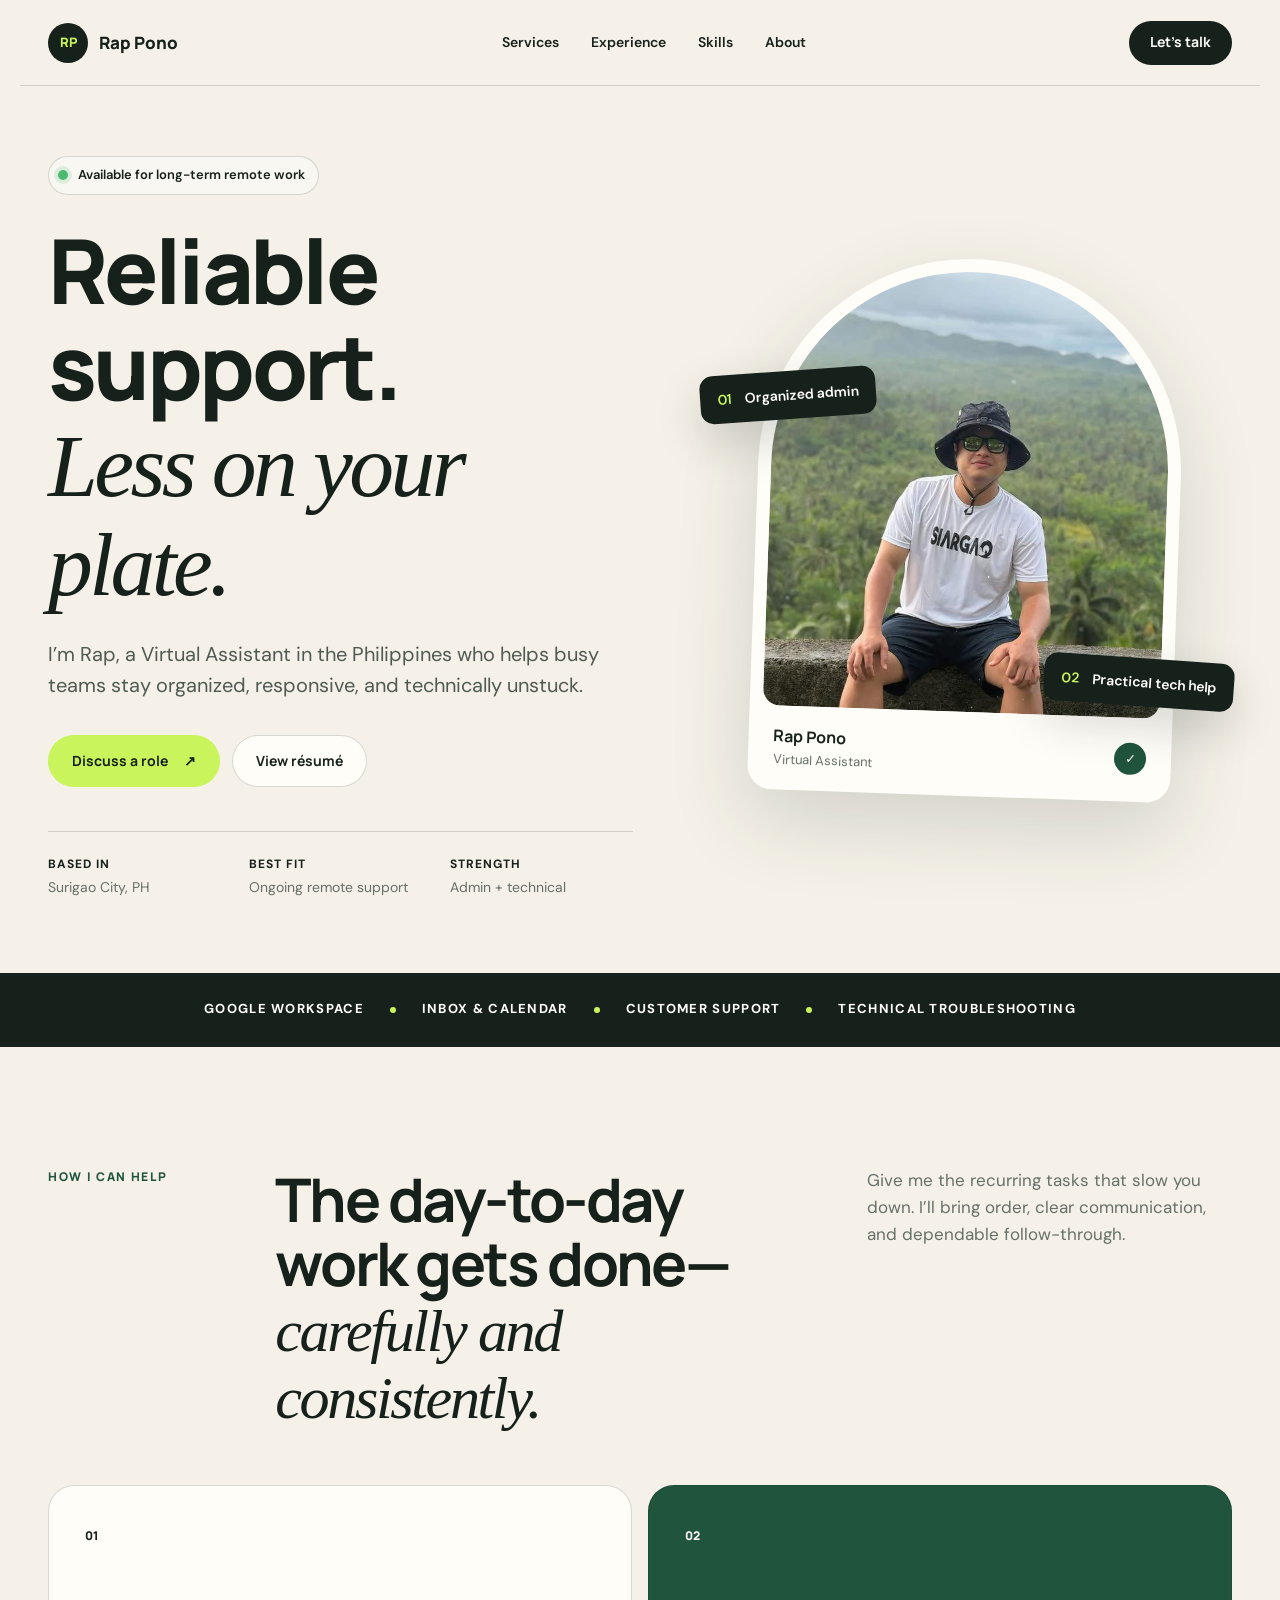
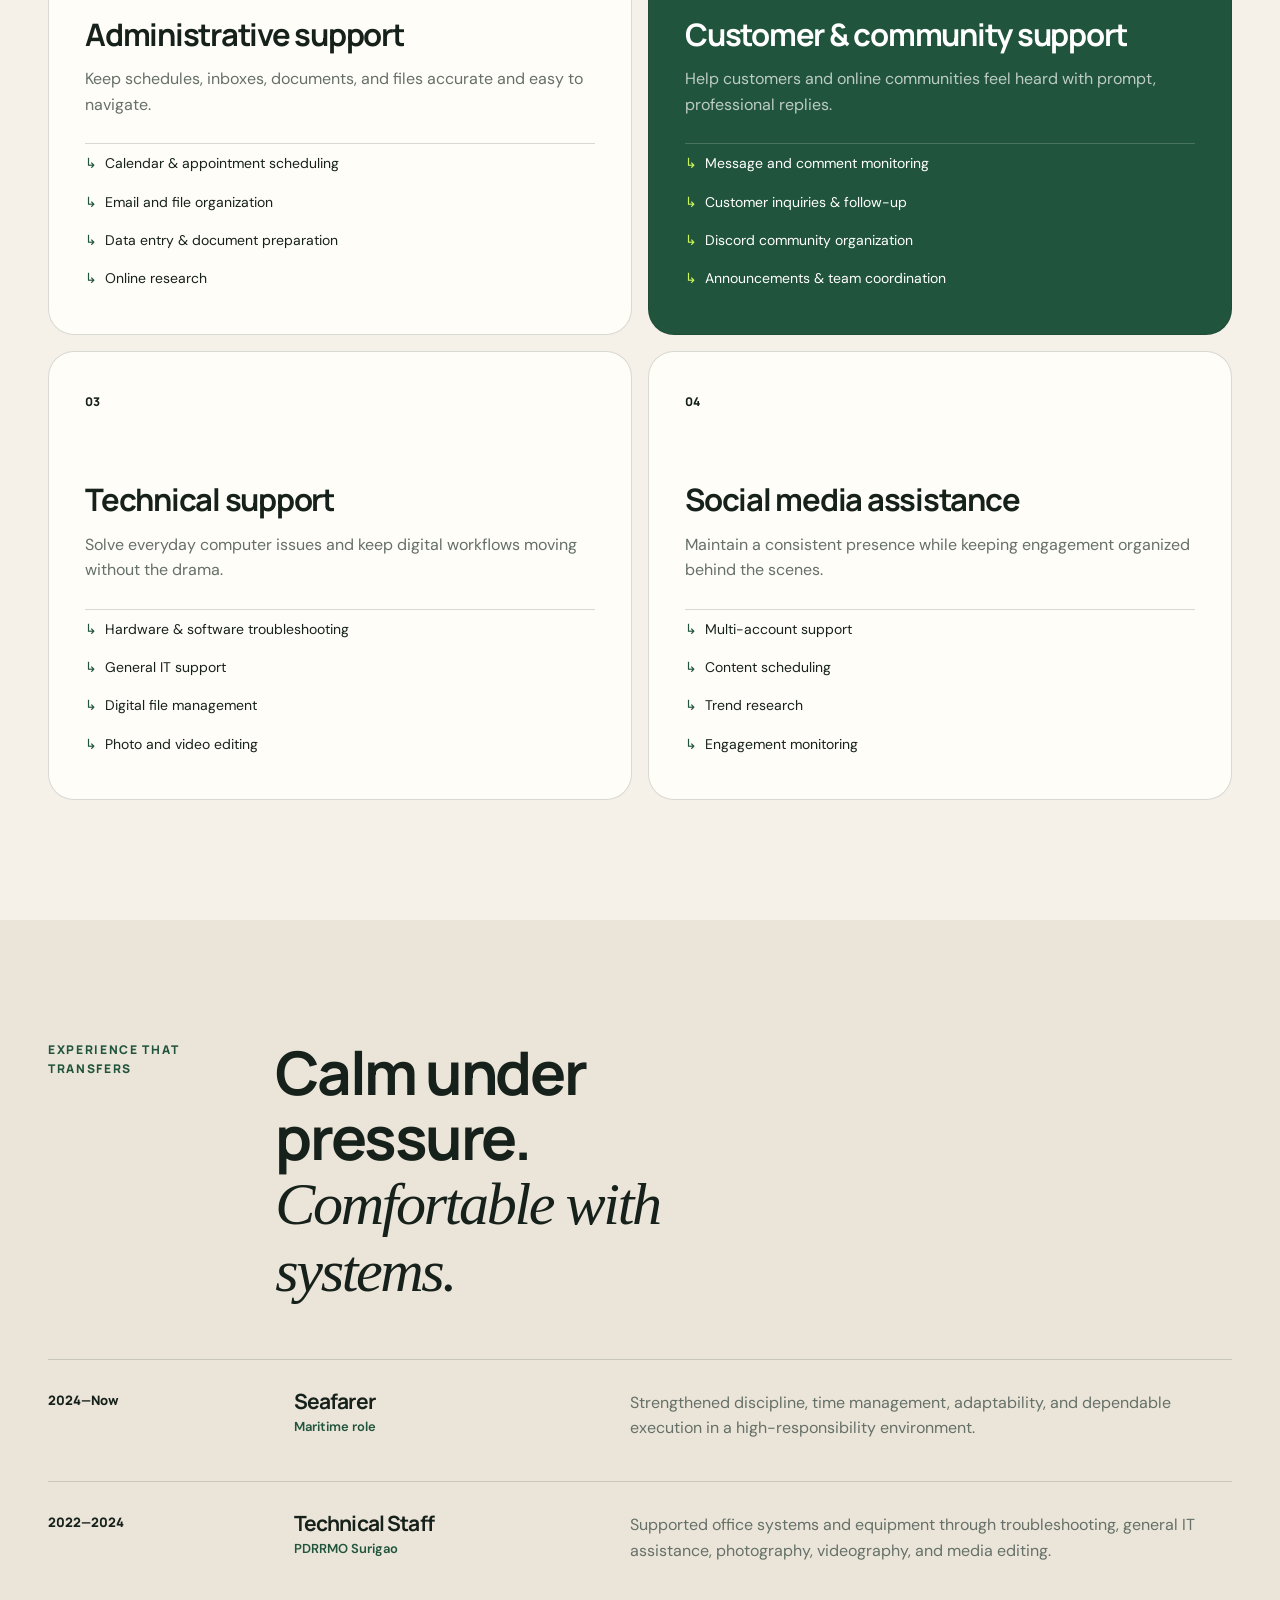
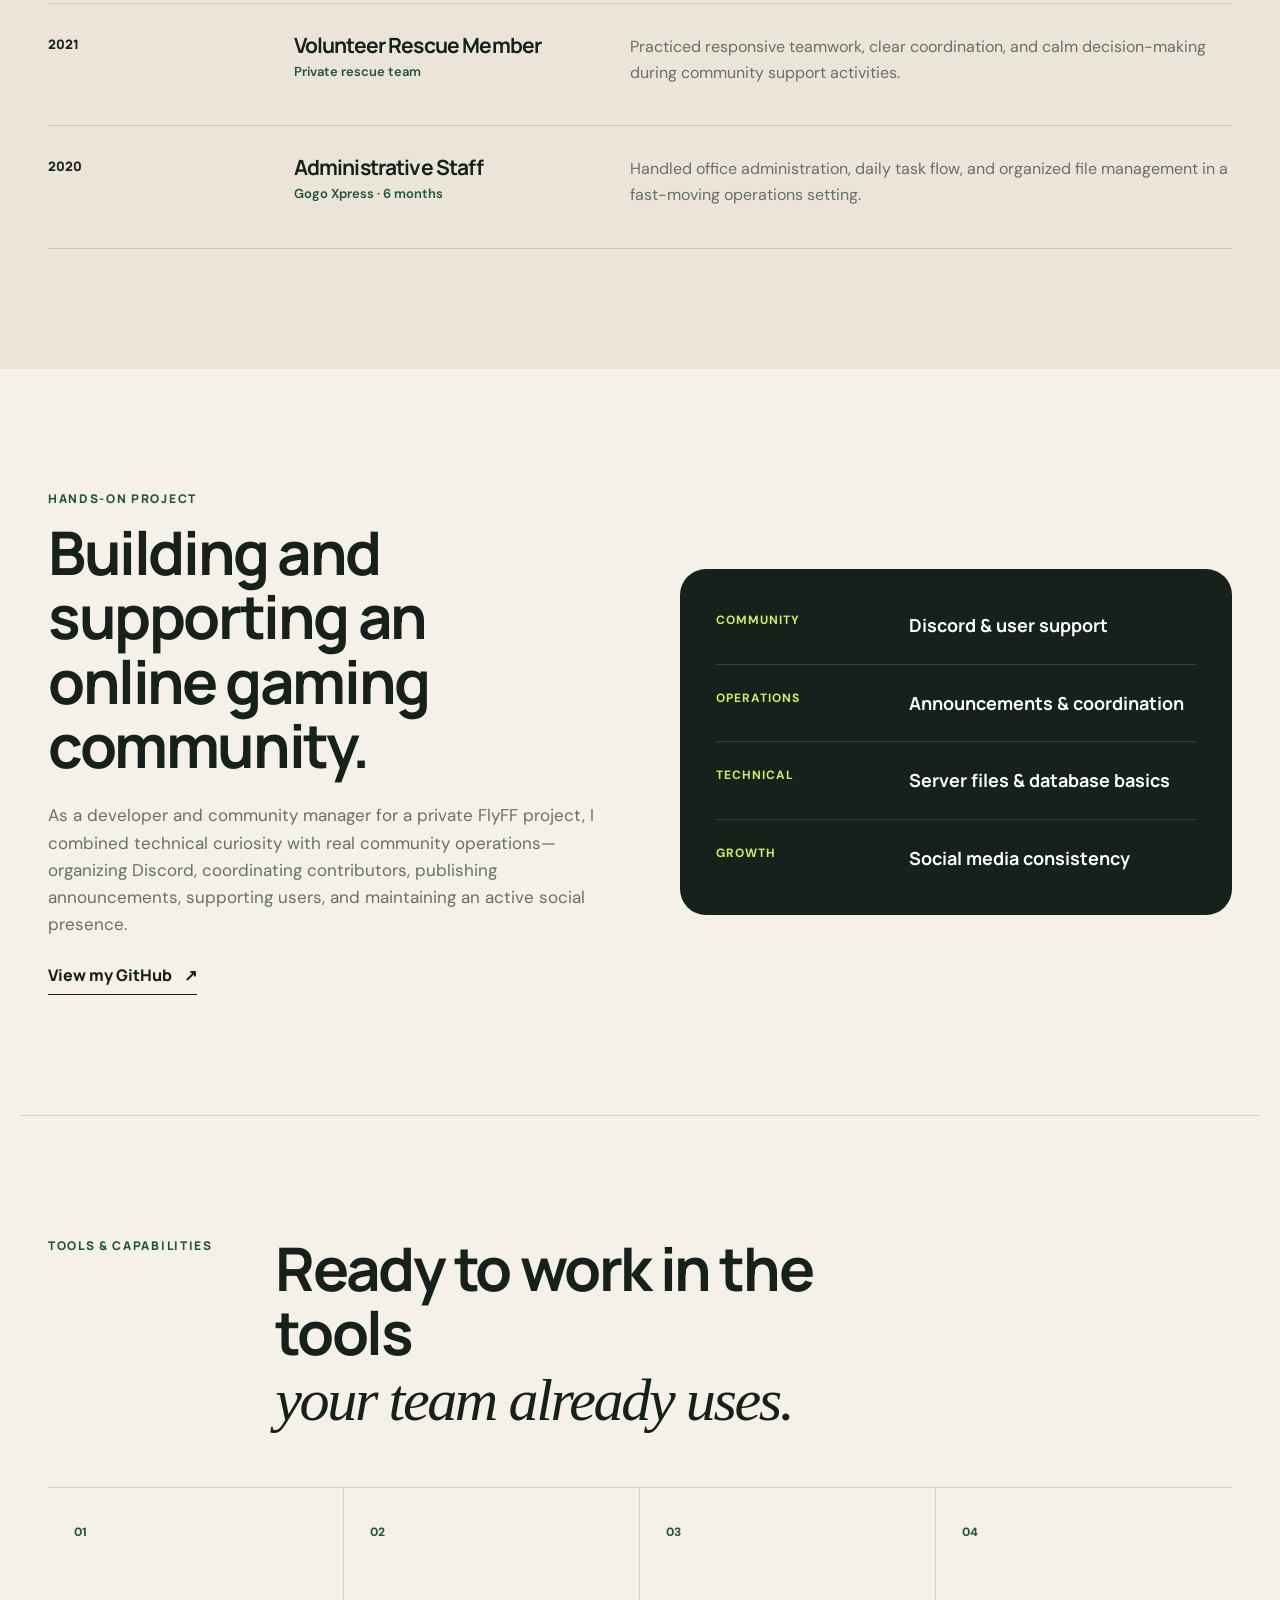
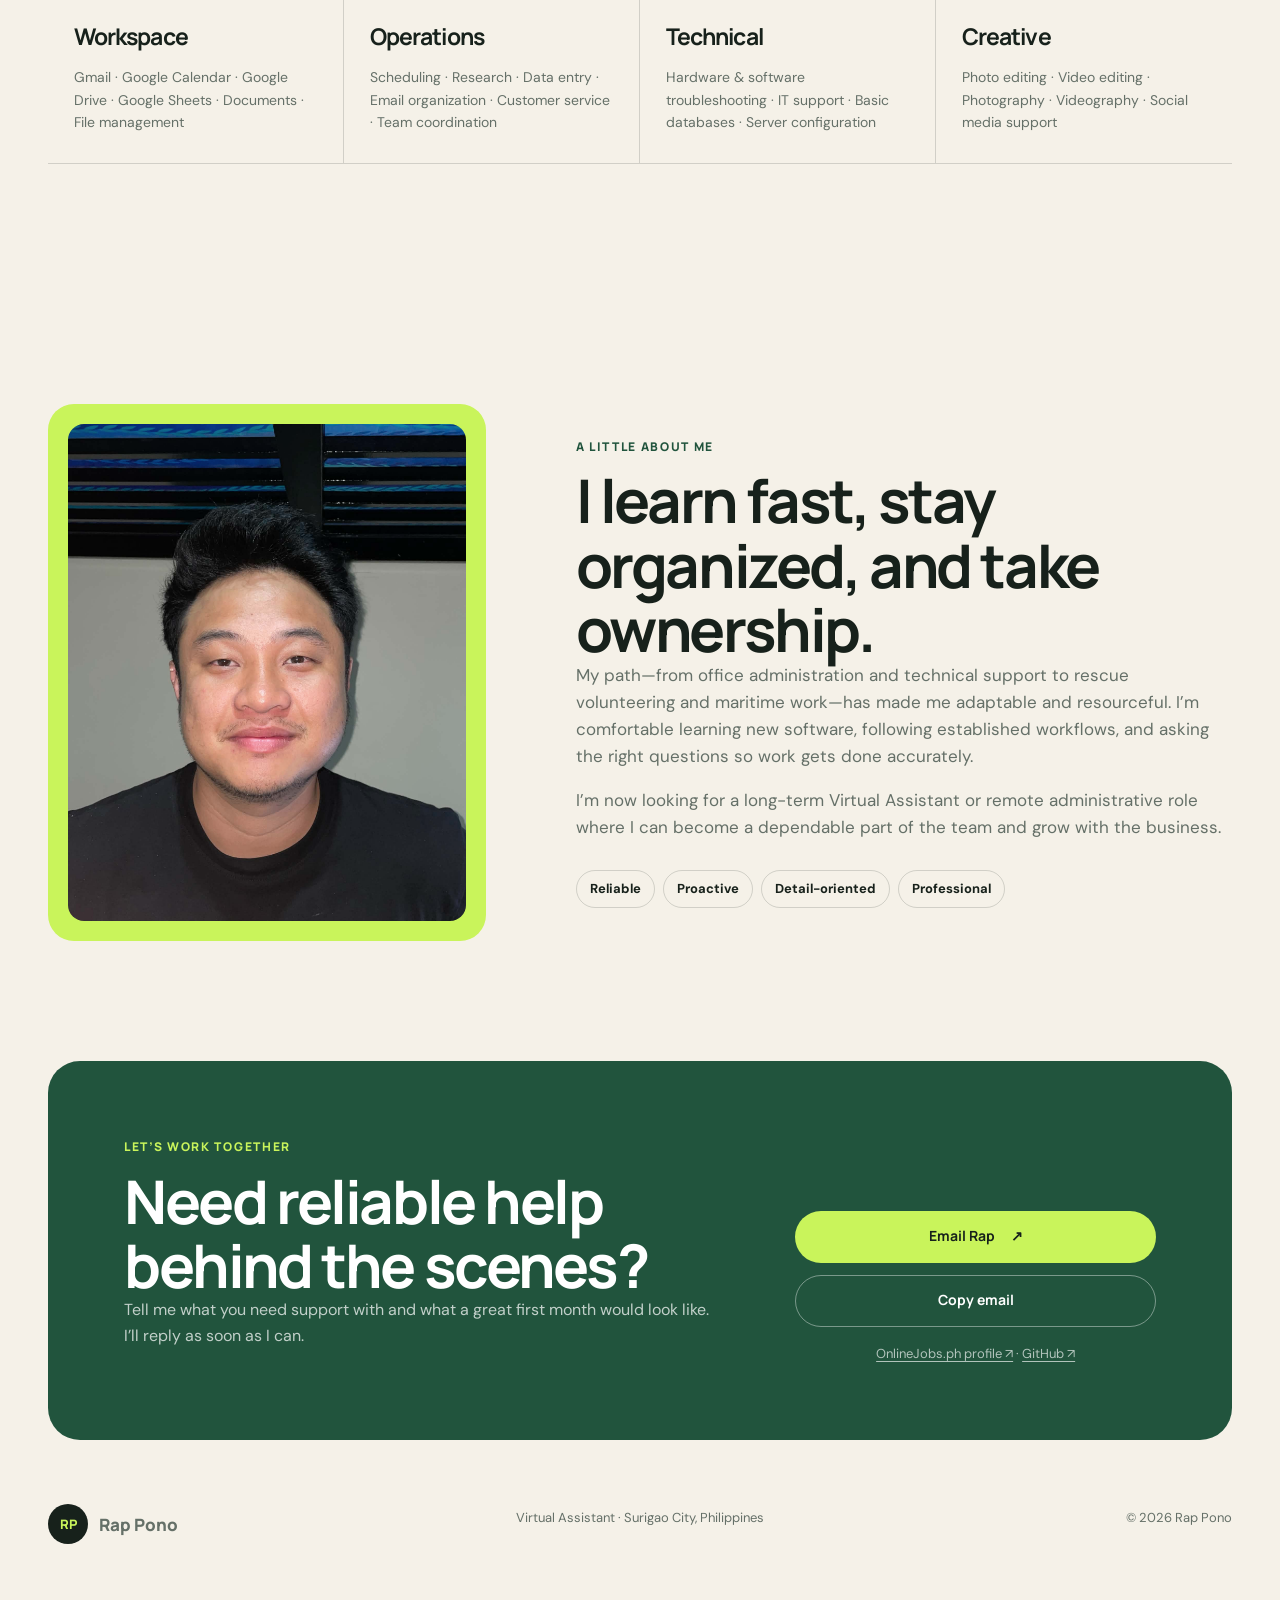
==== commit 90606a46: "Add files via upload" ====
--- a/index.html
+++ b/index.html
@@ -1,411 +1,194 @@
-<!DOCTYPE html>
+<!doctype html>
 <html lang="en">
   <head>
     <meta charset="UTF-8" />
-    <meta name="viewport" content="width=device-width, initial-scale=1.0" />
-    <title>Rap Pono | Virtual Assistant Portfolio</title>
-    <meta
-      name="description"
-      content="Premium portfolio of Rap Pono, a Virtual Assistant, Technical Staff, Seafarer, and tech enthusiast based in Surigao City, Philippines."
-    />
+    <meta name="viewport" content="width=device-width, initial-scale=1" />
+    <meta name="theme-color" content="#f5f1e8" />
+    <title>Rap Pono | Virtual Assistant & Technical Support</title>
+    <meta name="description" content="Rap Pono is a reliable Virtual Assistant from the Philippines offering administrative, customer, community, and technical support for remote teams." />
+    <meta property="og:type" content="website" />
+    <meta property="og:title" content="Rap Pono | Virtual Assistant & Technical Support" />
+    <meta property="og:description" content="Reliable remote support for busy teams—from organized admin work to practical technical help." />
+    <meta property="og:image" content="assets/og.png" />
+    <meta name="twitter:card" content="summary_large_image" />
     <link rel="preconnect" href="https://fonts.googleapis.com" />
     <link rel="preconnect" href="https://fonts.gstatic.com" crossorigin />
-    <link
-      href="https://fonts.googleapis.com/css2?family=Inter:wght@300;400;500;600;700;800&family=Space+Grotesk:wght@400;500;600;700&display=swap"
-      rel="stylesheet"
-    />
+    <link href="https://fonts.googleapis.com/css2?family=DM+Sans:wght@400;500;600;700&family=Manrope:wght@500;600;700;800&display=swap" rel="stylesheet" />
     <link rel="stylesheet" href="styles.css" />
   </head>
   <body>
-    <div class="noise" aria-hidden="true"></div>
+    <a class="skip-link" href="#main">Skip to content</a>
     <header class="site-header">
-      <a class="brand" href="#hero" aria-label="Rap Pono home">
-        <span>RP</span>
+      <a class="brand" href="#top" aria-label="Rap Pono, home">
+        <span class="brand-mark">RP</span>
+        <span class="brand-name">Rap Pono</span>
       </a>
       <nav class="nav-links" aria-label="Primary navigation">
+        <a href="#support">Services</a>
+        <a href="#proof">Experience</a>
+        <a href="#skills">Skills</a>
         <a href="#about">About</a>
-        <a href="#experience">Experience</a>
-        <a href="#skills">Skills</a>
-        <a href="#timeline">Timeline</a>
-        <a href="#contact">Contact</a>
       </nav>
-      <a class="header-action" href="mailto:rappono1097@gmail.com">Hire Me</a>
-      <button class="nav-toggle" type="button" aria-label="Open menu" aria-expanded="false">
-        <span></span>
-        <span></span>
-      </button>
+      <a class="button button-small button-dark header-cta" href="mailto:rappono1097@gmail.com?subject=Remote%20work%20opportunity">Let’s talk</a>
+      <button class="nav-toggle" type="button" aria-label="Open menu" aria-expanded="false"><span></span><span></span></button>
     </header>
 
-    <main>
-      <section class="hero section" id="hero">
-        <div class="hero-bg" aria-hidden="true">
-          <img src="assets/hero-workspace.png" alt="" />
+    <main id="main">
+      <section class="hero" id="top">
+        <div class="hero-copy reveal">
+          <div class="availability"><span></span> Available for long-term remote work</div>
+          <h1>Reliable support.<br /><em>Less on your plate.</em></h1>
+          <p class="hero-lead">I’m Rap, a Virtual Assistant in the Philippines who helps busy teams stay organized, responsive, and technically unstuck.</p>
+          <div class="hero-actions">
+            <a class="button button-primary" href="mailto:rappono1097@gmail.com?subject=Remote%20work%20opportunity&body=Hi%20Rap%2C%0A%0AI%20found%20your%20portfolio%20and%20would%20like%20to%20discuss...">Discuss a role <span aria-hidden="true">↗</span></a>
+            <a class="button button-light" href="resume.html">View résumé</a>
+          </div>
+          <div class="quick-facts" aria-label="Key details">
+            <div><strong>Based in</strong><span>Surigao City, PH</span></div>
+            <div><strong>Best fit</strong><span>Ongoing remote support</span></div>
+            <div><strong>Strength</strong><span>Admin + technical</span></div>
+          </div>
         </div>
-        <div class="hero-grid">
-          <div class="hero-copy reveal">
-            <p class="eyebrow">Surigao City, Philippines</p>
-            <h1>Rap Pono</h1>
-            <p class="hero-title">
-              Virtual Assistant | Technical Staff | Tech Enthusiast
-            </p>
-            <p class="hero-intro">
-              Organized, tech-oriented, and ready for work-from-home support roles that
-              need reliable admin help, fast computer handling, clean file systems, and
-              practical technical problem solving.
-            </p>
-            <div class="hero-signal-list" aria-label="Work strengths">
-              <span>Inbox zero</span>
-              <span>Clean files</span>
-              <span>Fast support</span>
-            </div>
-            <div class="hero-actions" aria-label="Portfolio actions">
-              <a class="btn primary" href="resume.html">View Resume</a>
-              <a class="btn ghost" href="#contact">Contact Me</a>
-              <a class="btn subtle" href="#experience">View Experience</a>
+        <div class="hero-visual reveal">
+          <div class="portrait-card">
+            <img src="assets/rap-pono-photo.jpg" alt="Rap Pono outdoors in Surigao" />
+            <div class="portrait-caption">
+              <div><strong>Rap Pono</strong><span>Virtual Assistant</span></div>
+              <span class="verified" aria-label="Profile verified">✓</span>
             </div>
           </div>
+          <div class="floating-note note-one"><span>01</span> Organized admin</div>
+          <div class="floating-note note-two"><span>02</span> Practical tech help</div>
+        </div>
+      </section>
 
-          <aside class="hero-panel glass reveal" aria-label="Profile summary">
-            <div class="portrait-wrap">
-              <img
-                class="portrait"
-                src="assets/rap-pono-photo.jpg"
-                alt="Rap Pono"
-              />
-            </div>
-            <div class="status-line">
-              <span class="pulse"></span>
-              Available for Virtual Assistant and WFH roles
-            </div>
-            <div class="metric-grid">
-              <div>
-                <strong>29</strong>
-                <span>Years Old</span>
-              </div>
-              <div>
-                <strong>2020+</strong>
-                <span>Work History</span>
-              </div>
-              <div>
-                <strong>Tech</strong>
-                <span>Hands-on Focus</span>
-              </div>
-            </div>
-            <div class="profile-chip-list">
-              <span>Admin Support</span>
-              <span>Technical Support</span>
-              <span>Media Editing</span>
-              <span>File Management</span>
-            </div>
-          </aside>
+      <section class="trust-bar" aria-label="Core capabilities">
+        <span>Google Workspace</span><i></i><span>Inbox & calendar</span><i></i><span>Customer support</span><i></i><span>Technical troubleshooting</span>
+      </section>
+
+      <section class="section support" id="support">
+        <div class="section-intro reveal">
+          <p class="eyebrow">How I can help</p>
+          <h2>The day-to-day work gets done—<em>carefully and consistently.</em></h2>
+          <p>Give me the recurring tasks that slow you down. I’ll bring order, clear communication, and dependable follow-through.</p>
+        </div>
+        <div class="service-grid">
+          <article class="service-card reveal">
+            <span class="service-number">01</span>
+            <h3>Administrative support</h3>
+            <p>Keep schedules, inboxes, documents, and files accurate and easy to navigate.</p>
+            <ul><li>Calendar & appointment scheduling</li><li>Email and file organization</li><li>Data entry & document preparation</li><li>Online research</li></ul>
+          </article>
+          <article class="service-card feature reveal">
+            <span class="service-number">02</span>
+            <h3>Customer & community support</h3>
+            <p>Help customers and online communities feel heard with prompt, professional replies.</p>
+            <ul><li>Message and comment monitoring</li><li>Customer inquiries & follow-up</li><li>Discord community organization</li><li>Announcements & team coordination</li></ul>
+          </article>
+          <article class="service-card reveal">
+            <span class="service-number">03</span>
+            <h3>Technical support</h3>
+            <p>Solve everyday computer issues and keep digital workflows moving without the drama.</p>
+            <ul><li>Hardware & software troubleshooting</li><li>General IT support</li><li>Digital file management</li><li>Photo and video editing</li></ul>
+          </article>
+          <article class="service-card reveal">
+            <span class="service-number">04</span>
+            <h3>Social media assistance</h3>
+            <p>Maintain a consistent presence while keeping engagement organized behind the scenes.</p>
+            <ul><li>Multi-account support</li><li>Content scheduling</li><li>Trend research</li><li>Engagement monitoring</li></ul>
+          </article>
+        </div>
+      </section>
+
+      <section class="section proof" id="proof">
+        <div class="section-intro reveal">
+          <p class="eyebrow">Experience that transfers</p>
+          <h2>Calm under pressure.<br /><em>Comfortable with systems.</em></h2>
+        </div>
+        <div class="experience-list">
+          <article class="experience-row reveal">
+            <div class="experience-date">2024—Now</div>
+            <div><h3>Seafarer</h3><p>Maritime role</p></div>
+            <p>Strengthened discipline, time management, adaptability, and dependable execution in a high-responsibility environment.</p>
+          </article>
+          <article class="experience-row reveal">
+            <div class="experience-date">2022—2024</div>
+            <div><h3>Technical Staff</h3><p>PDRRMO Surigao</p></div>
+            <p>Supported office systems and equipment through troubleshooting, general IT assistance, photography, videography, and media editing.</p>
+          </article>
+          <article class="experience-row reveal">
+            <div class="experience-date">2021</div>
+            <div><h3>Volunteer Rescue Member</h3><p>Private rescue team</p></div>
+            <p>Practiced responsive teamwork, clear coordination, and calm decision-making during community support activities.</p>
+          </article>
+          <article class="experience-row reveal">
+            <div class="experience-date">2020</div>
+            <div><h3>Administrative Staff</h3><p>Gogo Xpress · 6 months</p></div>
+            <p>Handled office administration, daily task flow, and organized file management in a fast-moving operations setting.</p>
+          </article>
+        </div>
+      </section>
+
+      <section class="section project-spotlight">
+        <div class="project-copy reveal">
+          <p class="eyebrow">Hands-on project</p>
+          <h2>Building and supporting an online gaming community.</h2>
+          <p>As a developer and community manager for a private FlyFF project, I combined technical curiosity with real community operations—organizing Discord, coordinating contributors, publishing announcements, supporting users, and maintaining an active social presence.</p>
+          <a class="text-link" href="https://github.com/hubhub123-dev" target="_blank" rel="noopener noreferrer">View my GitHub <span aria-hidden="true">↗</span></a>
+        </div>
+        <div class="project-proof reveal" aria-label="Project responsibilities">
+          <div><span>Community</span><strong>Discord & user support</strong></div>
+          <div><span>Operations</span><strong>Announcements & coordination</strong></div>
+          <div><span>Technical</span><strong>Server files & database basics</strong></div>
+          <div><span>Growth</span><strong>Social media consistency</strong></div>
+        </div>
+      </section>
+
+      <section class="section skills" id="skills">
+        <div class="section-intro reveal">
+          <p class="eyebrow">Tools & capabilities</p>
+          <h2>Ready to work in the tools<br /><em>your team already uses.</em></h2>
+        </div>
+        <div class="skills-columns">
+          <article class="skill-group reveal"><span>01</span><h3>Workspace</h3><p>Gmail · Google Calendar · Google Drive · Google Sheets · Documents · File management</p></article>
+          <article class="skill-group reveal"><span>02</span><h3>Operations</h3><p>Scheduling · Research · Data entry · Email organization · Customer service · Team coordination</p></article>
+          <article class="skill-group reveal"><span>03</span><h3>Technical</h3><p>Hardware & software troubleshooting · IT support · Basic databases · Server configuration</p></article>
+          <article class="skill-group reveal"><span>04</span><h3>Creative</h3><p>Photo editing · Video editing · Photography · Videography · Social media support</p></article>
         </div>
       </section>
 
       <section class="section about" id="about">
-        <div class="section-heading reveal">
-          <p class="eyebrow">About Me</p>
-          <h2>Reliable support with a technical edge.</h2>
-        </div>
-        <div class="about-layout">
-          <article class="glass content-card reveal">
-            <p>
-              I am a tech-oriented, organized, and hardworking person with experience in
-              administrative work, technical support, file management, computer
-              troubleshooting, media editing, and office-related tasks. I type fast,
-              organize files efficiently, and enjoy working with computers, systems, and
-              online tools.
-            </p>
-            <p>
-              I am a college graduate with a background in Marine Transportation, but my
-              passion has always been technology. I bring a practical, hands-on mindset to
-              virtual assistance, work-from-home opportunities, freelance work, and
-              technical support tasks.
-            </p>
-          </article>
-          <div class="about-stack reveal">
-            <div class="mini-card">
-              <span>Focus</span>
-              <strong>Virtual Assistant / Work From Home</strong>
-            </div>
-            <div class="mini-card">
-              <span>Strength</span>
-              <strong>Organized admin and technical execution</strong>
-            </div>
-            <div class="mini-card">
-              <span>Origin</span>
-              <strong>Born and based in Surigao City</strong>
-            </div>
-          </div>
+        <div class="about-photo reveal"><img src="assets/resume-2x2-photo.jpg" alt="Portrait of Rap Pono" /></div>
+        <div class="about-copy reveal">
+          <p class="eyebrow">A little about me</p>
+          <h2>I learn fast, stay organized, and take ownership.</h2>
+          <p>My path—from office administration and technical support to rescue volunteering and maritime work—has made me adaptable and resourceful. I’m comfortable learning new software, following established workflows, and asking the right questions so work gets done accurately.</p>
+          <p>I’m now looking for a long-term Virtual Assistant or remote administrative role where I can become a dependable part of the team and grow with the business.</p>
+          <div class="about-values"><span>Reliable</span><span>Proactive</span><span>Detail-oriented</span><span>Professional</span></div>
         </div>
       </section>
 
-      <section class="section" id="experience">
-        <div class="section-heading reveal">
-          <p class="eyebrow">Work Experience</p>
-          <h2>Practical experience across admin, rescue, technical, and maritime work.</h2>
+      <section class="contact" id="contact">
+        <div class="contact-copy reveal">
+          <p class="eyebrow">Let’s work together</p>
+          <h2>Need reliable help behind the scenes?</h2>
+          <p>Tell me what you need support with and what a great first month would look like. I’ll reply as soon as I can.</p>
         </div>
-        <div class="experience-grid">
-          <article class="glass experience-card reveal">
-            <span>2020</span>
-            <h3>Admin Staff</h3>
-            <p>Gogo Xpress, 6 months</p>
-            <ul>
-              <li>Handled office-related administrative work.</li>
-              <li>Supported organized file handling and daily task flow.</li>
-            </ul>
-          </article>
-          <article class="glass experience-card reveal">
-            <span>2021</span>
-            <h3>Volunteer Rescue Member</h3>
-            <p>Private rescue team</p>
-            <ul>
-              <li>Contributed to team-based rescue and support activities.</li>
-              <li>Built discipline, responsiveness, and calm under pressure.</li>
-            </ul>
-          </article>
-          <article class="glass experience-card feature reveal">
-            <span>2022-2024</span>
-            <h3>Technical Staff</h3>
-            <p>PDRRMO Surigao</p>
-            <ul>
-              <li>Computer hardware and software troubleshooting.</li>
-              <li>Technical support for office systems and equipment.</li>
-              <li>Photography, videography, photo editing, and video editing.</li>
-            </ul>
-          </article>
-          <article class="glass experience-card reveal">
-            <span>2024-Present</span>
-            <h3>Seafarer</h3>
-            <p>Maritime role</p>
-            <ul>
-              <li>Applies discipline, adaptability, and professional reliability.</li>
-              <li>Brings structured work habits from maritime environments.</li>
-            </ul>
-          </article>
-        </div>
-      </section>
-
-      <section class="section education" id="education">
-        <div class="section-heading reveal">
-          <p class="eyebrow">Education</p>
-          <h2>Academic foundation built across Surigao City institutions.</h2>
-        </div>
-        <div class="education-grid">
-          <article class="glass edu-card reveal">
-            <span>2004-2010</span>
-            <h3>Surigao City Pilot School</h3>
-          </article>
-          <article class="glass edu-card reveal">
-            <span>2010-2014</span>
-            <h3>Saint Paul University Surigao</h3>
-          </article>
-          <article class="glass edu-card reveal">
-            <span>2014-2016</span>
-            <h3>Saint Paul University Surigao</h3>
-            <p>Bachelor of Information Technology</p>
-          </article>
-          <article class="glass edu-card reveal">
-            <span>2016-2019</span>
-            <h3>Surigao Education Center</h3>
-            <p>Bachelor of Marine Transportation</p>
-          </article>
-        </div>
-      </section>
-
-      <section class="section" id="skills">
-        <div class="section-heading reveal">
-          <p class="eyebrow">Skills</p>
-          <h2>Admin-ready, tech-comfortable, and built for remote support.</h2>
-        </div>
-        <div class="skills-grid" aria-label="Skills list">
-          <div class="glass skill-card reveal"><span class="skill-icon">VA</span><h3>Virtual assistance</h3></div>
-          <div class="glass skill-card reveal"><span class="skill-icon">AD</span><h3>Admin support</h3></div>
-          <div class="glass skill-card reveal"><span class="skill-icon">FO</span><h3>File organization</h3></div>
-          <div class="glass skill-card reveal"><span class="skill-icon">FT</span><h3>Fast typing</h3></div>
-          <div class="glass skill-card reveal"><span class="skill-icon">DE</span><h3>Data entry</h3></div>
-          <div class="glass skill-card reveal"><span class="skill-icon">TS</span><h3>Computer troubleshooting</h3></div>
-          <div class="glass skill-card reveal"><span class="skill-icon">HW</span><h3>Hardware and software support</h3></div>
-          <div class="glass skill-card reveal"><span class="skill-icon">EM</span><h3>Email and document handling</h3></div>
-          <div class="glass skill-card reveal"><span class="skill-icon">VE</span><h3>Video editing</h3></div>
-          <div class="glass skill-card reveal"><span class="skill-icon">PE</span><h3>Photo editing</h3></div>
-          <div class="glass skill-card reveal"><span class="skill-icon">PH</span><h3>Photography</h3></div>
-          <div class="glass skill-card reveal"><span class="skill-icon">VD</span><h3>Videography</h3></div>
-          <div class="glass skill-card reveal"><span class="skill-icon">C++</span><h3>Basic C++ knowledge</h3></div>
-          <div class="glass skill-card reveal"><span class="skill-icon">DB</span><h3>Basic database knowledge</h3></div>
-          <div class="glass skill-card reveal"><span class="skill-icon">GS</span><h3>Game private server development</h3></div>
-          <div class="glass skill-card reveal"><span class="skill-icon">IT</span><h3>Technical support</h3></div>
-        </div>
-      </section>
-
-      <section class="section projects" id="projects">
-        <div class="section-heading reveal">
-          <p class="eyebrow">Side Projects & Interests</p>
-          <h2>Learning through real experiments, systems, and AI-assisted building.</h2>
-        </div>
-        <article class="project-note reveal">
-            <h3>Honest note</h3>
-            <p>
-              I am not claiming to be an expert programmer. I am a tech enthusiast and
-              vibe coder with basic C++ and database knowledge, learning through real
-              hands-on projects and AI-assisted development tools.
-            </p>
-          </article>
-        <div class="project-grid">
-          <article class="glass project-card reveal">
-            <span class="project-icon">GS</span>
-            <h3>FlyFF private server</h3>
-            <p>FlyFF MMORPG private server development, setup, configuration, and hands-on server management.</p>
-          </article>
-          <article class="glass project-card reveal">
-            <span class="project-icon">CFG</span>
-            <h3>Game server configuration</h3>
-            <p>Editing server files, settings, and environments to keep game systems running properly.</p>
-          </article>
-          <article class="glass project-card reveal">
-            <span class="project-icon">C++</span>
-            <h3>Basic C++ editing</h3>
-            <p>Learning by adjusting existing code, understanding logic, and making small practical edits.</p>
-          </article>
-          <article class="glass project-card reveal">
-            <span class="project-icon">DB</span>
-            <h3>Basic database management</h3>
-            <p>Working with database basics for server projects, records, and organized data handling.</p>
-          </article>
-          <article class="glass project-card reveal">
-            <span class="project-icon">BI</span>
-            <h3>Website and business ideas</h3>
-            <p>Exploring useful website concepts and small business ideas connected to tech and remote work.</p>
-          </article>
-          <article class="glass project-card reveal">
-            <span class="project-icon">AI</span>
-            <h3>Vibe coding with AI</h3>
-            <p>Using AI-assisted development to learn faster, test ideas, and build practical web projects.</p>
-          </article>
-        </div>
-      </section>
-
-      <section class="section timeline-section" id="timeline">
-        <div class="section-heading reveal">
-          <p class="eyebrow">Timeline</p>
-          <h2>Education and career journey from 2004 to present.</h2>
-        </div>
-        <div class="timeline">
-          <div class="timeline-line" aria-hidden="true"></div>
-          <article class="timeline-item reveal">
-            <time>2004-2010</time>
-            <div class="glass">
-              <h3>Surigao City Pilot School</h3>
-              <p>Early academic foundation in Surigao City.</p>
-            </div>
-          </article>
-          <article class="timeline-item reveal">
-            <time>2010-2014</time>
-            <div class="glass">
-              <h3>Saint Paul University Surigao</h3>
-              <p>Continued secondary education and personal development.</p>
-            </div>
-          </article>
-          <article class="timeline-item reveal">
-            <time>2014-2016</time>
-            <div class="glass">
-              <h3>Bachelor of Information Technology</h3>
-              <p>Built early exposure to computers, systems, and programming concepts.</p>
-            </div>
-          </article>
-          <article class="timeline-item reveal">
-            <time>2016-2019</time>
-            <div class="glass">
-              <h3>Bachelor of Marine Transportation</h3>
-              <p>Graduated from Surigao Education Center with maritime training.</p>
-            </div>
-          </article>
-          <article class="timeline-item reveal">
-            <time>2020</time>
-            <div class="glass">
-              <h3>Admin Staff at Gogo Xpress</h3>
-              <p>Worked with administrative tasks and office support for 6 months.</p>
-            </div>
-          </article>
-          <article class="timeline-item reveal">
-            <time>2021</time>
-            <div class="glass">
-              <h3>Private Rescue Team Volunteer</h3>
-              <p>Supported rescue-related team work and community service.</p>
-            </div>
-          </article>
-          <article class="timeline-item reveal">
-            <time>2022-2024</time>
-            <div class="glass">
-              <h3>Technical Staff at PDRRMO Surigao</h3>
-              <p>Provided technical support, troubleshooting, photography, videography, and editing.</p>
-            </div>
-          </article>
-          <article class="timeline-item reveal">
-            <time>2024-Present</time>
-            <div class="glass">
-              <h3>Seafarer</h3>
-              <p>Current maritime role with professional discipline and adaptability.</p>
-            </div>
-          </article>
-        </div>
-      </section>
-
-      <section class="section contact" id="contact">
-        <div class="section-heading reveal">
-          <p class="eyebrow">Contact</p>
-          <h2>Let's connect for Virtual Assistant and work-from-home opportunities.</h2>
-        </div>
-        <div class="contact-layout">
-          <form class="glass contact-form reveal" action="mailto:rappono1097@gmail.com" method="post" enctype="text/plain">
-            <label>
-              Name
-              <input type="text" name="name" placeholder="Your name" required />
-            </label>
-            <label>
-              Email
-              <input type="email" name="email" placeholder="your@email.com" required />
-            </label>
-            <label>
-              Message
-              <textarea name="message" rows="5" placeholder="Tell me about the opportunity" required></textarea>
-            </label>
-            <button class="btn primary" type="submit">Send Message</button>
-          </form>
-
-          <div class="contact-links reveal">
-            <a class="contact-card" href="tel:+639705336997">
-              <span>Phone</span>
-              <strong>+63 970 533 6997</strong>
-            </a>
-            <a class="contact-card" href="mailto:rappono1097@gmail.com">
-              <span>Email</span>
-              <strong>rappono1097@gmail.com</strong>
-            </a>
-            <a class="contact-card" href="https://www.facebook.com/rapismynamee" target="_blank" rel="noopener">
-              <span>Facebook</span>
-              <strong>facebook.com/rapismynamee</strong>
-            </a>
-            <a class="contact-card" href="https://github.com/placeholder" target="_blank" rel="noopener">
-              <span>GitHub</span>
-              <strong>Temporary placeholder</strong>
-            </a>
-            <a class="contact-card" href="https://www.linkedin.com/in/placeholder" target="_blank" rel="noopener">
-              <span>LinkedIn</span>
-              <strong>Temporary placeholder</strong>
-            </a>
-            <a class="contact-card" href="resume.html">
-              <span>Resume</span>
-              <strong>View printable resume</strong>
-            </a>
-          </div>
+        <div class="contact-actions reveal">
+          <a class="button button-primary" href="mailto:rappono1097@gmail.com?subject=Remote%20work%20opportunity">Email Rap <span aria-hidden="true">↗</span></a>
+          <button class="button button-outline" type="button" data-copy-email>Copy email</button>
+          <p><a href="https://v2.onlinejobs.ph/jobseekers/info/4930726" target="_blank" rel="noopener noreferrer">OnlineJobs.ph profile ↗</a> · <a href="https://github.com/hubhub123-dev" target="_blank" rel="noopener noreferrer">GitHub ↗</a></p>
         </div>
       </section>
     </main>
 
     <footer class="site-footer">
-      <p>(c) <span id="year"></span> Rap Pono. Built for premium remote-work applications.</p>
+      <a class="brand" href="#top"><span class="brand-mark">RP</span><span class="brand-name">Rap Pono</span></a>
+      <p>Virtual Assistant · Surigao City, Philippines</p>
+      <p>© <span id="year"></span> Rap Pono</p>
     </footer>
-
+    <div class="mobile-cta"><a href="mailto:rappono1097@gmail.com?subject=Remote%20work%20opportunity">Let’s talk <span aria-hidden="true">↗</span></a></div>
+    <div class="toast" role="status" aria-live="polite">Email copied</div>
     <script src="script.js"></script>
   </body>
 </html>
--- a/styles.css
+++ b/styles.css
@@ -1,1664 +1,8 @@
-:root {
-  --bg: #06070a;
-  --bg-soft: #0a0c12;
-  --card: rgba(255, 255, 255, 0.04);
-  --card-strong: rgba(255, 255, 255, 0.07);
-  --line: rgba(255, 255, 255, 0.1);
-  --line-strong: rgba(255, 255, 255, 0.17);
-  --text: #f4f5f7;
-  --muted: #a8adba;
-  --soft-muted: #6b7182;
-  --cyan: #6d8bff;
-  --teal: #3ddbd9;
-  --gold: #a06dff;
-  --rose: #c4a2ff;
-  --grad-main: linear-gradient(135deg, #6d8bff 0%, #a06dff 55%, #3ddbd9 100%);
-  --grad-text: linear-gradient(90deg, #8fa5ff, #c4a2ff, #3ddbd9);
-  --shadow: 0 24px 80px rgba(0, 0, 0, 0.42);
-}
-
-* {
-  box-sizing: border-box;
-}
-
-html {
-  scroll-behavior: smooth;
-}
-
-body {
-  margin: 0;
-  font-family: "Inter", system-ui, -apple-system, BlinkMacSystemFont, "Segoe UI", sans-serif;
-  background:
-    linear-gradient(135deg, rgba(109, 139, 255, 0.12), transparent 35%),
-    linear-gradient(225deg, rgba(61, 219, 217, 0.09), transparent 38%),
-    linear-gradient(180deg, #06070a 0%, #0a0c12 45%, #06070a 100%);
-  color: var(--text);
-  overflow-x: hidden;
-  line-height: 1.6;
-  -webkit-font-smoothing: antialiased;
-}
-
-body.menu-open {
-  overflow: hidden;
-}
-
-a {
-  color: inherit;
-  text-decoration: none;
-}
-
-img {
-  display: block;
-  max-width: 100%;
-}
-
-.noise {
-  position: fixed;
-  inset: 0;
-  pointer-events: none;
-  z-index: 4;
-  opacity: 0.08;
-  background-image:
-    linear-gradient(rgba(255, 255, 255, 0.04) 1px, transparent 1px),
-    linear-gradient(90deg, rgba(255, 255, 255, 0.04) 1px, transparent 1px);
-  background-size: 48px 48px;
-  mask-image: linear-gradient(to bottom, #000, transparent 90%);
-}
-
-.site-header {
-  position: fixed;
-  top: 1rem;
-  left: 50%;
-  z-index: 20;
-  width: min(1120px, calc(100% - 2rem));
-  transform: translateX(-50%);
-  display: flex;
-  align-items: center;
-  gap: 1rem;
-  padding: 0.65rem;
-  border: 1px solid var(--line);
-  border-radius: 999px;
-  background: rgba(7, 9, 15, 0.74);
-  backdrop-filter: blur(22px);
-  box-shadow: 0 18px 54px rgba(0, 0, 0, 0.28);
-}
-
-.brand {
-  display: grid;
-  place-items: center;
-  flex: 0 0 auto;
-  width: 2.75rem;
-  height: 2.75rem;
-  border-radius: 999px;
-  background: var(--grad-main);
-  color: #061018;
-  font-weight: 800;
-}
-
-.nav-links {
-  display: flex;
-  align-items: center;
-  justify-content: center;
-  gap: 0.35rem;
-  flex: 1;
-}
-
-.nav-links a,
-.header-action {
-  padding: 0.78rem 1rem;
-  border-radius: 999px;
-  color: var(--muted);
-  font-size: 0.9rem;
-  font-weight: 600;
-  transition: color 0.2s ease, background 0.2s ease, transform 0.2s ease;
-}
-
-.nav-links a:hover,
-.header-action:hover {
-  color: var(--text);
-  background: rgba(255, 255, 255, 0.08);
-  transform: translateY(-1px);
-}
-
-.header-action {
-  background: rgba(255, 255, 255, 0.08);
-  color: var(--text);
-}
-
-.nav-toggle {
-  display: none;
-  width: 2.75rem;
-  height: 2.75rem;
-  border: 0;
-  border-radius: 999px;
-  background: rgba(255, 255, 255, 0.08);
-  cursor: pointer;
-}
-
-.nav-toggle span {
-  display: block;
-  width: 1.1rem;
-  height: 2px;
-  margin: 0.25rem auto;
-  background: var(--text);
-}
-
-.section {
-  position: relative;
-  z-index: 2;
-  width: min(1120px, calc(100% - 2rem));
-  margin: 0 auto;
-  padding: 7rem 0;
-}
-
-.hero {
-  width: 100%;
-  min-height: 100svh;
-  padding: 8rem max(1rem, calc((100% - 1120px) / 2)) 5.5rem;
-  display: grid;
-  align-items: end;
-  overflow: hidden;
-}
-
-.hero::after {
-  content: "";
-  position: absolute;
-  left: 0;
-  right: 0;
-  bottom: 0;
-  height: 11rem;
-  background: linear-gradient(to bottom, transparent, var(--bg));
-  z-index: -1;
-}
-
-.hero-bg {
-  position: absolute;
-  inset: 0;
-  z-index: -3;
-  opacity: 0.58;
-}
-
-.hero-bg img {
-  width: 100%;
-  height: 100%;
-  object-fit: cover;
-  object-position: center;
-  filter: saturate(1.08) contrast(1.08);
-  animation: heroDrift 18s ease-in-out infinite alternate;
-}
-
-.hero-bg::after {
-  content: "";
-  position: absolute;
-  inset: 0;
-  background:
-    linear-gradient(90deg, rgba(7, 9, 15, 0.96), rgba(7, 9, 15, 0.72) 42%, rgba(7, 9, 15, 0.18)),
-    linear-gradient(180deg, rgba(7, 9, 15, 0.34), rgba(7, 9, 15, 0.82));
-}
-
-.hero-grid {
-  display: grid;
-  grid-template-columns: minmax(0, 1.15fr) minmax(18rem, 0.62fr);
-  gap: 2rem;
-  align-items: end;
-  width: min(1120px, 100%);
-}
-
-.eyebrow {
-  margin: 0 0 1rem;
-  color: var(--teal);
-  font-size: 0.78rem;
-  font-weight: 800;
-  letter-spacing: 0;
-  text-transform: uppercase;
-}
-
-h1,
-h2,
-h3,
-p {
-  margin-top: 0;
-}
-
-h1,
-h2,
-h3,
-.brand,
-.btn {
-  font-family: "Space Grotesk", "Inter", system-ui, sans-serif;
-}
-
-h1 {
-  max-width: 12ch;
-  margin-bottom: 1.1rem;
-  font-size: clamp(3.4rem, 8vw, 7.6rem);
-  line-height: 0.92;
-  letter-spacing: 0;
-  font-weight: 700;
-}
-
-h2 {
-  max-width: 760px;
-  margin-bottom: 0;
-  font-size: clamp(2rem, 4vw, 4rem);
-  line-height: 1;
-  letter-spacing: 0;
-  font-weight: 650;
-}
-
-h3 {
-  margin-bottom: 0.55rem;
-  font-size: 1.18rem;
-  line-height: 1.2;
-  font-weight: 650;
-}
-
-.hero-title {
-  max-width: 760px;
-  margin-bottom: 1.2rem;
-  color: #dbe7f5;
-  font-size: clamp(1.06rem, 2vw, 1.45rem);
-  font-weight: 700;
-}
-
-.hero-intro {
-  max-width: 680px;
-  margin-bottom: 2rem;
-  color: var(--muted);
-  font-size: 1.06rem;
-  line-height: 1.75;
-}
-
-.hero-actions,
-.profile-chip-list {
-  display: flex;
-  flex-wrap: wrap;
-  gap: 0.8rem;
-}
-
-.btn {
-  display: inline-flex;
-  align-items: center;
-  justify-content: center;
-  min-height: 3.1rem;
-  padding: 0.9rem 1.15rem;
-  border: 1px solid var(--line);
-  border-radius: 999px;
-  font-weight: 800;
-  transition: transform 0.22s ease, border-color 0.22s ease, background 0.22s ease, box-shadow 0.22s ease;
-}
-
-.btn:hover {
-  transform: translateY(-3px);
-}
-
-.btn.primary {
-  border-color: transparent;
-  background: var(--grad-main);
-  color: #061018;
-  box-shadow: 0 16px 36px rgba(109, 139, 255, 0.24);
-}
-
-.btn.ghost {
-  background: rgba(255, 255, 255, 0.1);
-  color: var(--text);
-}
-
-.btn.subtle {
-  color: var(--muted);
-}
-
-.glass {
-  border: 1px solid var(--line);
-  background: linear-gradient(145deg, rgba(255, 255, 255, 0.075), rgba(255, 255, 255, 0.028));
-  backdrop-filter: blur(22px);
-  box-shadow: var(--shadow);
-}
-
-.hero-panel {
-  position: relative;
-  padding: 1.2rem;
-  border-radius: 1.4rem;
-  align-self: center;
-}
-
-.portrait-wrap {
-  position: relative;
-  margin: 0 auto 1rem;
-  width: min(100%, 14rem);
-  aspect-ratio: 1 / 1;
-  border: 1px solid rgba(255, 255, 255, 0.2);
-  border-radius: 1.15rem;
-  overflow: hidden;
-  background: rgba(255, 255, 255, 0.08);
-  box-shadow: 0 18px 52px rgba(0, 0, 0, 0.38), 0 0 34px rgba(109, 139, 255, 0.1);
-  opacity: 0;
-  transform: translateY(18px) scale(0.97);
-  animation: portraitFadeIn 1.05s cubic-bezier(0.2, 0.8, 0.2, 1) 0.28s forwards;
-  transition: transform 0.28s ease, box-shadow 0.28s ease, border-color 0.28s ease;
-}
-
-.portrait-wrap::after {
-  content: "";
-  position: absolute;
-  inset: 0;
-  background:
-    linear-gradient(180deg, rgba(255, 255, 255, 0.1), transparent 28%),
-    linear-gradient(0deg, rgba(7, 9, 15, 0.34), transparent 42%);
-  pointer-events: none;
-}
-
-.portrait-wrap:hover {
-  transform: translateY(-4px) scale(1.01);
-  border-color: rgba(61, 219, 217, 0.42);
-  box-shadow: 0 22px 62px rgba(0, 0, 0, 0.46), 0 0 44px rgba(61, 219, 217, 0.14);
-}
-
-.portrait {
-  width: 100%;
-  height: 100%;
-  object-fit: cover;
-  object-position: center 34%;
-  filter: saturate(1.03) contrast(1.03);
-}
-
-.status-line {
-  display: flex;
-  align-items: center;
-  gap: 0.65rem;
-  margin-bottom: 1.25rem;
-  color: #dbe7f5;
-  font-size: 0.92rem;
-  font-weight: 700;
-}
-
-.pulse {
-  width: 0.65rem;
-  height: 0.65rem;
-  border-radius: 999px;
-  background: var(--teal);
-  box-shadow: 0 0 0 0 rgba(61, 219, 217, 0.65);
-  animation: pulse 2s infinite;
-}
-
-.metric-grid {
-  display: grid;
-  grid-template-columns: repeat(3, 1fr);
-  gap: 0.75rem;
-  margin-bottom: 1rem;
-}
-
-.metric-grid div,
-.mini-card {
-  border: 1px solid rgba(255, 255, 255, 0.1);
-  background: rgba(255, 255, 255, 0.06);
-}
-
-.metric-grid div {
-  min-height: 5.7rem;
-  padding: 0.8rem;
-  border-radius: 1rem;
-}
-
-.metric-grid strong {
-  display: block;
-  margin-bottom: 0.35rem;
-  font-size: 1.2rem;
-}
-
-.metric-grid span,
-.mini-card span,
-.contact-card span,
-.experience-card span,
-.edu-card span,
-.timeline-item time {
-  color: var(--muted);
-  font-size: 0.8rem;
-  font-weight: 700;
-  text-transform: uppercase;
-}
-
-.profile-chip-list span {
-  padding: 0.6rem 0.72rem;
-  border-radius: 999px;
-  background: rgba(109, 139, 255, 0.11);
-  color: #dff8ff;
-  font-size: 0.82rem;
-  font-weight: 700;
-}
-
-.section-heading {
-  margin-bottom: 2.2rem;
-}
-
-.about-layout,
-.contact-layout {
-  display: grid;
-  grid-template-columns: minmax(0, 1.25fr) minmax(18rem, 0.75fr);
-  gap: 1.2rem;
-}
-
-.content-card {
-  padding: clamp(1.2rem, 3vw, 2rem);
-  border-radius: 1.35rem;
-}
-
-.content-card p {
-  color: var(--muted);
-  font-size: 1.03rem;
-  line-height: 1.8;
-}
-
-.content-card p:last-child {
-  margin-bottom: 0;
-}
-
-.about-stack,
-.contact-links {
-  display: grid;
-  gap: 0.85rem;
-}
-
-.mini-card {
-  padding: 1.1rem;
-  border-radius: 1.1rem;
-}
-
-.mini-card strong {
-  display: block;
-  margin-top: 0.45rem;
-  line-height: 1.35;
-}
-
-.experience-grid,
-.education-grid {
-  display: grid;
-  grid-template-columns: repeat(4, minmax(0, 1fr));
-  gap: 1rem;
-}
-
-.experience-card,
-.edu-card {
-  position: relative;
-  min-height: 18rem;
-  padding: 1.2rem;
-  border-radius: 1.25rem;
-  overflow: hidden;
-  transition: transform 0.24s ease, border-color 0.24s ease, background 0.24s ease;
-}
-
-.experience-card::before,
-.edu-card::before,
-.contact-card::before {
-  content: "";
-  position: absolute;
-  inset: 0;
-  opacity: 0;
-  background: linear-gradient(135deg, rgba(109, 139, 255, 0.18), rgba(160, 109, 255, 0.12));
-  transition: opacity 0.24s ease;
-}
-
-.experience-card:hover,
-.edu-card:hover,
-.contact-card:hover {
-  transform: translateY(-6px);
-  border-color: var(--line-strong);
-}
-
-.experience-card:hover::before,
-.edu-card:hover::before,
-.contact-card:hover::before {
-  opacity: 1;
-}
-
-.experience-card > *,
-.edu-card > *,
-.contact-card > * {
-  position: relative;
-  z-index: 1;
-}
-
-.experience-card.feature {
-  background: linear-gradient(145deg, rgba(109, 139, 255, 0.16), rgba(255, 255, 255, 0.05));
-}
-
-.experience-card p,
-.edu-card p {
-  color: var(--muted);
-}
-
-.experience-card ul {
-  margin: 1rem 0 0;
-  padding-left: 1rem;
-  color: var(--muted);
-  line-height: 1.55;
-}
-
-.skills-grid {
-  display: grid;
-  grid-template-columns: repeat(4, minmax(0, 1fr));
-  gap: 1rem;
-}
-
-.skill-card {
-  display: grid;
-  justify-items: center;
-  align-content: center;
-  min-height: 8.3rem;
-  padding: 1.35rem 1rem;
-  border-radius: 1.1rem;
-  text-align: center;
-  transition: transform 0.28s ease, border-color 0.28s ease, background 0.28s ease;
-}
-
-.skill-icon,
-.project-icon {
-  display: grid;
-  place-items: center;
-  width: 2.75rem;
-  height: 2.75rem;
-  margin-bottom: 0.85rem;
-  border-radius: 0.8rem;
-  background: var(--grad-main);
-  color: #07080d;
-  font-family: "Space Grotesk", "Inter", system-ui, sans-serif;
-  font-size: 0.96rem;
-  font-weight: 800;
-  line-height: 1;
-  transition: transform 0.32s ease;
-}
-
-.skill-card h3 {
-  margin: 0;
-  color: var(--text);
-  font-family: "Inter", system-ui, sans-serif;
-  font-size: 0.9rem;
-  font-weight: 650;
-  line-height: 1.35;
-}
-
-.skill-card:hover,
-.project-card:hover {
-  transform: translateY(-6px);
-  border-color: var(--line-strong);
-  background: rgba(255, 255, 255, 0.07);
-}
-
-.skill-card:hover .skill-icon,
-.project-card:hover .project-icon {
-  transform: scale(1.08) rotate(-5deg);
-}
-
-.project-note {
-  margin-bottom: 1.4rem;
-  padding: 1.15rem 1.25rem;
-  border: 1px solid rgba(61, 219, 217, 0.22);
-  border-radius: 1rem;
-  background: rgba(61, 219, 217, 0.06);
-  color: var(--muted);
-}
-
-.project-note h3 {
-  margin-bottom: 0.45rem;
-  color: var(--teal);
-  font-size: 1rem;
-}
-
-.project-note p {
-  margin: 0;
-  color: var(--muted);
-  line-height: 1.7;
-}
-
-.project-grid {
-  display: grid;
-  grid-template-columns: repeat(3, minmax(0, 1fr));
-  gap: 1rem;
-}
-
-.project-card {
-  padding: 1.45rem;
-  border-radius: 1.15rem;
-  transition: transform 0.28s ease, border-color 0.28s ease, background 0.28s ease;
-}
-
-.project-icon {
-  background: rgba(160, 109, 255, 0.12);
-  border: 1px solid rgba(160, 109, 255, 0.28);
-  color: var(--gold);
-}
-
-.project-card h3 {
-  margin-bottom: 0.55rem;
-  font-size: 1rem;
-}
-
-.project-card p {
-  margin: 0;
-  color: var(--soft-muted);
-  font-size: 0.9rem;
-  line-height: 1.65;
-}
-
-.timeline {
-  position: relative;
-  display: grid;
-  gap: 1.4rem;
-  max-width: 900px;
-  margin: 0 auto;
-}
-
-.timeline-line {
-  position: absolute;
-  top: 0.4rem;
-  bottom: 0.4rem;
-  left: 50%;
-  width: 2px;
-  transform: translateX(-50%);
-  background: linear-gradient(to bottom, transparent, var(--cyan), var(--teal), var(--gold), transparent);
-}
-
-.timeline-item {
-  position: relative;
-  display: grid;
-  grid-template-columns: 1fr 1fr;
-  gap: 3rem;
-  align-items: start;
-}
-
-.timeline-item::after {
-  content: "";
-  position: absolute;
-  top: 0.4rem;
-  left: 50%;
-  width: 0.8rem;
-  height: 0.8rem;
-  border: 3px solid var(--bg);
-  border-radius: 999px;
-  transform: translateX(-50%);
-  background: var(--teal);
-  box-shadow: 0 0 0 6px rgba(61, 219, 217, 0.12);
-}
-
-.timeline-item:nth-child(even) time {
-  grid-column: 2;
-}
-
-.timeline-item:nth-child(even) div {
-  grid-column: 1;
-  grid-row: 1;
-}
-
-.timeline-item time {
-  justify-self: end;
-  padding-top: 0.2rem;
-  color: var(--teal);
-}
-
-.timeline-item:nth-child(even) time {
-  justify-self: start;
-}
-
-.timeline-item .glass {
-  padding: 1rem;
-  border-radius: 1rem;
-}
-
-.timeline-item p {
-  margin-bottom: 0;
-  color: var(--muted);
-  line-height: 1.55;
-}
-
-.contact-form {
-  display: grid;
-  gap: 1rem;
-  padding: 1.2rem;
-  border-radius: 1.25rem;
-}
-
-label {
-  display: grid;
-  gap: 0.5rem;
-  color: #d9e5f4;
-  font-weight: 800;
-}
-
-input,
-textarea {
-  width: 100%;
-  border: 1px solid rgba(255, 255, 255, 0.11);
-  border-radius: 0.9rem;
-  background: rgba(0, 0, 0, 0.18);
-  color: var(--text);
-  font: inherit;
-  padding: 0.95rem 1rem;
-  outline: none;
-  transition: border-color 0.2s ease, box-shadow 0.2s ease;
-}
-
-textarea {
-  resize: vertical;
-}
-
-input:focus,
-textarea:focus {
-  border-color: rgba(109, 139, 255, 0.58);
-  box-shadow: 0 0 0 4px rgba(109, 139, 255, 0.1);
-}
-
-.contact-card {
-  position: relative;
-  display: grid;
-  gap: 0.35rem;
-  padding: 1rem;
-  border: 1px solid var(--line);
-  border-radius: 1rem;
-  background: rgba(255, 255, 255, 0.06);
-  overflow: hidden;
-  transition: transform 0.24s ease, border-color 0.24s ease;
-}
-
-.contact-card strong {
-  overflow-wrap: anywhere;
-}
-
-.site-footer {
-  position: relative;
-  z-index: 2;
-  width: min(1120px, calc(100% - 2rem));
-  margin: 0 auto;
-  padding: 2rem 0 3rem;
-  color: var(--muted);
-  text-align: center;
-}
-
-.reveal {
-  opacity: 0;
-  transform: translateY(24px);
-  transition: opacity 0.7s ease, transform 0.7s ease;
-}
-
-.reveal.visible {
-  opacity: 1;
-  transform: translateY(0);
-}
-
-@keyframes heroDrift {
-  from {
-    transform: scale(1.02) translate3d(0, 0, 0);
-  }
-  to {
-    transform: scale(1.08) translate3d(1.5%, -1%, 0);
-  }
-}
-
-@keyframes portraitFadeIn {
-  0% {
-    opacity: 0;
-    transform: translateY(18px) scale(0.97);
-  }
-  70% {
-    opacity: 1;
-  }
-  100% {
-    opacity: 1;
-    transform: translateY(0) scale(1);
-  }
-}
-
-@keyframes pulse {
-  70% {
-    box-shadow: 0 0 0 12px rgba(61, 219, 217, 0);
-  }
-  100% {
-    box-shadow: 0 0 0 0 rgba(61, 219, 217, 0);
-  }
-}
-
-@media (max-width: 960px) {
-  .nav-links,
-  .header-action {
-    display: none;
-  }
-
-  .site-header {
-    justify-content: space-between;
-  }
-
-  .nav-toggle {
-    display: block;
-  }
-
-  .nav-links.open {
-    position: fixed;
-    top: 4.6rem;
-    left: 1rem;
-    right: 1rem;
-    display: grid;
-    padding: 0.75rem;
-    border: 1px solid var(--line);
-    border-radius: 1.1rem;
-    background: rgba(7, 9, 15, 0.95);
-    backdrop-filter: blur(22px);
-  }
-
-  .nav-links.open a {
-    padding: 1rem;
-  }
-
-  .hero-grid,
-  .about-layout,
-  .contact-layout {
-    grid-template-columns: 1fr;
-  }
-
-  .experience-grid,
-  .education-grid,
-  .skills-grid,
-  .project-grid {
-    grid-template-columns: repeat(2, minmax(0, 1fr));
-  }
-
-  .hero {
-    align-items: center;
-  }
-
-  .hero-bg::after {
-    background:
-      linear-gradient(90deg, rgba(7, 9, 15, 0.97), rgba(7, 9, 15, 0.76)),
-      linear-gradient(180deg, rgba(7, 9, 15, 0.42), rgba(7, 9, 15, 0.86));
-  }
-}
-
-@media (max-width: 640px) {
-  .section {
-    width: min(100% - 1rem, 1120px);
-    padding: 4.8rem 0;
-  }
-
-  .hero {
-    min-height: auto;
-    padding-top: 7rem;
-  }
-
-  .portrait-wrap {
-    margin-top: 0;
-    width: min(100%, 14.5rem);
-  }
-
-  h1 {
-    font-size: clamp(3rem, 18vw, 4.8rem);
-  }
-
-  .hero-actions .btn {
-    width: 100%;
-  }
-
-  .metric-grid,
-  .experience-grid,
-  .education-grid,
-  .skills-grid,
-  .project-grid {
-    grid-template-columns: 1fr;
-  }
-
-  .experience-card,
-  .edu-card {
-    min-height: auto;
-  }
-
-  .timeline-line {
-    left: 0.45rem;
-  }
-
-  .timeline-item,
-  .timeline-item:nth-child(even) {
-    grid-template-columns: 1fr;
-    gap: 0.6rem;
-    padding-left: 1.8rem;
-  }
-
-  .timeline-item::after {
-    left: 0.45rem;
-  }
-
-  .timeline-item time,
-  .timeline-item:nth-child(even) time,
-  .timeline-item:nth-child(even) div {
-    grid-column: 1;
-    grid-row: auto;
-    justify-self: start;
-  }
-}
-
-@media (prefers-reduced-motion: reduce) {
-  *,
-  *::before,
-  *::after {
-    scroll-behavior: auto !important;
-    animation-duration: 0.01ms !important;
-    animation-iteration-count: 1 !important;
-    transition-duration: 0.01ms !important;
-  }
-}
-
-.resume-page {
-  background: #f4f5f7;
-  color: #141821;
-}
-
-.resume-shell {
-  width: min(980px, calc(100% - 2rem));
-  margin: 0 auto;
-  padding: 2rem 0;
-}
-
-.resume-actions {
-  display: flex;
-  justify-content: flex-end;
-  gap: 0.8rem;
-  margin-bottom: 1rem;
-}
-
-.resume-document {
-  padding: clamp(1.4rem, 4vw, 3rem);
-  border: 1px solid #dfe3ea;
-  border-radius: 1.2rem;
-  background: #ffffff;
-  box-shadow: 0 24px 80px rgba(17, 24, 39, 0.12);
-}
-
-.resume-header {
-  display: grid;
-  grid-template-columns: minmax(0, 1.2fr) minmax(13rem, 0.55fr);
-  gap: 1.5rem;
-  padding-bottom: 1.4rem;
-  border-bottom: 2px solid #111827;
-}
-
-.resume-kicker {
-  margin-bottom: 0.55rem;
-  color: #4f46e5;
-  font-size: 0.8rem;
-  font-weight: 800;
-  text-transform: uppercase;
-}
-
-.resume-header h1 {
-  max-width: none;
-  margin-bottom: 0.45rem;
-  color: #111827;
-  font-size: clamp(2.1rem, 5vw, 3.5rem);
-  line-height: 1;
-}
-
-.resume-title {
-  margin: 0;
-  color: #4b5563;
-  font-weight: 700;
-}
-
-.resume-side {
-  display: grid;
-  justify-items: end;
-  gap: 0.75rem;
-  align-content: start;
-}
-
-.resume-photo {
-  width: 2in;
-  height: 2in;
-  border: 1px solid #cbd5e1;
-  background: #f8fafc;
-  object-fit: cover;
-  object-position: center 44%;
-}
-
-.resume-contact {
-  display: grid;
-  gap: 0.35rem;
-  color: #374151;
-  font-size: 0.92rem;
-  text-align: right;
-}
-
-.resume-contact a {
-  color: #111827;
-}
-
-.resume-section {
-  padding-top: 1.3rem;
-}
-
-.resume-section h2 {
-  margin-bottom: 0.7rem;
-  color: #111827;
-  font-size: 1.05rem;
-  line-height: 1.2;
-  text-transform: uppercase;
-}
-
-.resume-section p,
-.resume-section li {
-  color: #374151;
-  line-height: 1.65;
-}
-
-.resume-skill-list {
-  display: flex;
-  flex-wrap: wrap;
-  gap: 0.45rem;
-}
-
-.resume-skill-list span {
-  padding: 0.42rem 0.62rem;
-  border: 1px solid #d7dce5;
-  border-radius: 999px;
-  background: #f8fafc;
-  color: #1f2937;
-  font-size: 0.88rem;
-  font-weight: 700;
-}
-
-.resume-item {
-  padding: 0.75rem 0;
-  border-bottom: 1px solid #e5e7eb;
-}
-
-.resume-item:last-child {
-  border-bottom: 0;
-}
-
-.resume-item-head {
-  display: flex;
-  justify-content: space-between;
-  gap: 1rem;
-}
-
-.resume-item h3 {
-  margin-bottom: 0.25rem;
-  color: #111827;
-  font-size: 1rem;
-}
-
-.resume-item-head span {
-  flex: 0 0 auto;
-  color: #4f46e5;
-  font-weight: 800;
-}
-
-.resume-item ul {
-  margin: 0.4rem 0 0;
-  padding-left: 1.1rem;
-}
-
-.resume-item.compact p {
-  margin: 0;
-}
-
-@media (max-width: 680px) {
-  .resume-header,
-  .resume-item-head {
-    grid-template-columns: 1fr;
-    display: grid;
-    text-align: left;
-  }
-
-  .resume-contact {
-    text-align: left;
-  }
-
-  .resume-side {
-    justify-items: start;
-  }
-
-  .resume-actions {
-    flex-direction: column;
-  }
-}
-
-@media print {
-  body.resume-page {
-    background: #ffffff;
-  }
-
-  .no-print {
-    display: none !important;
-  }
-
-  .resume-shell {
-    width: 100%;
-    padding: 0;
-  }
-
-  .resume-document {
-    border: 0;
-    border-radius: 0;
-    box-shadow: none;
-    padding: 0;
-  }
-
-  .resume-photo {
-    width: 2in;
-    height: 2in;
-  }
-}
-
-/* Creative landing refresh */
-body:not(.resume-page) {
-  background:
-    linear-gradient(90deg, rgba(15, 23, 42, 0.045) 1px, transparent 1px),
-    linear-gradient(180deg, rgba(15, 23, 42, 0.045) 1px, transparent 1px),
-    linear-gradient(135deg, #f7f4ec 0%, #f9fbfb 44%, #eef7f5 100%);
-  background-size: 54px 54px, 54px 54px, auto;
-  color: #12151c;
-}
-
-body:not(.resume-page)::before {
-  content: "";
-  position: fixed;
-  inset: 0;
-  z-index: 0;
-  pointer-events: none;
-  background:
-    linear-gradient(125deg, transparent 0 62%, rgba(255, 113, 91, 0.14) 62% 72%, transparent 72%),
-    linear-gradient(28deg, transparent 0 74%, rgba(24, 181, 167, 0.14) 74% 84%, transparent 84%);
-}
-
-body:not(.resume-page) .noise {
-  opacity: 0.08;
-  background-image: radial-gradient(rgba(18, 21, 28, 0.28) 0.7px, transparent 0.7px);
-  background-size: 18px 18px;
-  mask-image: linear-gradient(to bottom, #000, transparent 78%);
-}
-
-body:not(.resume-page) .site-header {
-  top: 1.2rem;
-  width: min(1180px, calc(100% - 2rem));
-  border: 1px solid rgba(18, 21, 28, 0.1);
-  background: rgba(255, 255, 255, 0.78);
-  box-shadow: 0 18px 48px rgba(20, 30, 42, 0.1);
-}
-
-body:not(.resume-page) .brand {
-  background: #12151c;
-  color: #fff;
-}
-
-body:not(.resume-page) .nav-links a,
-body:not(.resume-page) .header-action {
-  color: #53606f;
-}
-
-body:not(.resume-page) .nav-links a:hover {
-  color: #12151c;
-  background: rgba(24, 181, 167, 0.12);
-}
-
-body:not(.resume-page) .header-action {
-  background: #12151c;
-  color: #fff;
-}
-
-body:not(.resume-page) .nav-toggle {
-  background: rgba(18, 21, 28, 0.08);
-}
-
-body:not(.resume-page) .nav-toggle span {
-  background: #12151c;
-}
-
-body:not(.resume-page) .section {
-  color: #12151c;
-}
-
-body:not(.resume-page) .hero {
-  width: min(1180px, calc(100% - 2rem));
-  min-height: 100svh;
-  margin: 0 auto;
-  padding: 8.4rem 0 4rem;
-  align-items: center;
-  overflow: visible;
-}
-
-body:not(.resume-page) .hero::after {
-  display: none;
-}
-
-body:not(.resume-page) .hero-bg {
-  display: none;
-}
-
-body:not(.resume-page) .hero-bg img {
-  animation: heroDrift 18s ease-in-out infinite alternate;
-  filter: saturate(0.85) contrast(1.02);
-}
-
-body:not(.resume-page) .hero-bg::after {
-  background:
-    linear-gradient(180deg, rgba(18, 21, 28, 0.04), rgba(18, 21, 28, 0.36)),
-    linear-gradient(135deg, rgba(24, 181, 167, 0.16), rgba(255, 113, 91, 0.12));
-}
-
-body:not(.resume-page) .hero-grid {
-  position: relative;
-  z-index: 2;
-  grid-template-columns: minmax(0, 0.96fr) minmax(20rem, 0.42fr);
-  align-items: center;
-  gap: clamp(1.4rem, 5vw, 4.5rem);
-  width: 100%;
-}
-
-body:not(.resume-page) .hero-grid::before {
-  content: "REMOTE SUPPORT / TECH OPS / CREATIVE ADMIN";
-  position: absolute;
-  left: 0;
-  top: -2.4rem;
-  color: rgba(18, 21, 28, 0.45);
-  font-size: 0.72rem;
-  font-weight: 900;
-  letter-spacing: 0.32em;
-}
-
-body:not(.resume-page) .hero-copy {
-  max-width: 46rem;
-}
-
-body:not(.resume-page) .eyebrow {
-  display: inline-flex;
-  align-items: center;
-  gap: 0.55rem;
-  margin-bottom: 1.2rem;
-  padding: 0.48rem 0.75rem;
-  border: 1px solid rgba(18, 21, 28, 0.1);
-  border-radius: 999px;
-  background: rgba(255, 255, 255, 0.7);
-  color: #0f766e;
-  box-shadow: 0 14px 30px rgba(18, 21, 28, 0.06);
-}
-
-body:not(.resume-page) .eyebrow::before {
-  content: "";
-  width: 0.5rem;
-  height: 0.5rem;
-  border-radius: 999px;
-  background: #18b5a7;
-  box-shadow: 0 0 0 0 rgba(24, 181, 167, 0.52);
-  animation: pulse 2s infinite;
-}
-
-body:not(.resume-page) h1 {
-  max-width: 8.8ch;
-  margin-bottom: 1rem;
-  color: #12151c;
-  font-size: clamp(4.4rem, 12vw, 10rem);
-  line-height: 0.82;
-  letter-spacing: 0;
-}
-
-body:not(.resume-page) h1::after {
-  content: "";
-  display: block;
-  width: min(8rem, 45%);
-  height: 0.42rem;
-  margin-top: 1rem;
-  border-radius: 999px;
-  background: linear-gradient(90deg, #18b5a7, #ff715b);
-}
-
-body:not(.resume-page) .hero-title {
-  max-width: 42rem;
-  color: #28313f;
-  font-size: clamp(1.1rem, 2vw, 1.55rem);
-}
-
-body:not(.resume-page) .hero-intro {
-  max-width: 41rem;
-  color: #5f6977;
-}
-
-.hero-signal-list {
-  display: flex;
-  flex-wrap: wrap;
-  gap: 0.7rem;
-  margin: -0.6rem 0 1.6rem;
-}
-
-.hero-signal-list span {
-  padding: 0.6rem 0.8rem;
-  border: 1px solid rgba(18, 21, 28, 0.1);
-  border-radius: 999px;
-  background: rgba(255, 255, 255, 0.72);
-  color: #28313f;
-  font-size: 0.84rem;
-  font-weight: 800;
-}
-
-body:not(.resume-page) .btn {
-  border-color: rgba(18, 21, 28, 0.14);
-  color: #12151c;
-  background: rgba(255, 255, 255, 0.62);
-}
-
-body:not(.resume-page) .btn.primary {
-  background: #12151c;
-  color: #fff;
-  box-shadow: 0 18px 42px rgba(18, 21, 28, 0.18);
-}
-
-body:not(.resume-page) .btn.ghost {
-  background: rgba(24, 181, 167, 0.14);
-  color: #0f766e;
-}
-
-body:not(.resume-page) .btn.subtle {
-  color: #667085;
-}
-
-body:not(.resume-page) .hero-panel {
-  position: relative;
-  border: 1px solid rgba(18, 21, 28, 0.1);
-  border-radius: 1.5rem;
-  background:
-    linear-gradient(135deg, rgba(255, 255, 255, 0.86), rgba(255, 255, 255, 0.66)),
-    linear-gradient(135deg, rgba(24, 181, 167, 0.12), rgba(255, 113, 91, 0.1));
-  box-shadow: 0 28px 70px rgba(18, 21, 28, 0.14);
-  backdrop-filter: blur(20px);
-}
-
-body:not(.resume-page) .hero-panel::before {
-  content: "AVAILABLE";
-  position: absolute;
-  top: 1rem;
-  right: 1rem;
-  z-index: 2;
-  padding: 0.45rem 0.65rem;
-  border-radius: 999px;
-  background: #ff715b;
-  color: #fff;
-  font-size: 0.62rem;
-  font-weight: 900;
-  letter-spacing: 0.16em;
-}
-
-body:not(.resume-page) .portrait-wrap {
-  width: min(100%, 15.5rem);
-  border: 0;
-  border-radius: 1.1rem;
-  background: linear-gradient(135deg, #18b5a7, #f7f4ec 45%, #ff715b);
-  box-shadow: none;
-}
-
-body:not(.resume-page) .portrait {
-  filter: saturate(1.02) contrast(1.02);
-}
-
-body:not(.resume-page) .status-line {
-  color: #27313e;
-}
-
-body:not(.resume-page) .metric-grid div,
-body:not(.resume-page) .mini-card {
-  border-color: rgba(18, 21, 28, 0.1);
-  background: rgba(255, 255, 255, 0.62);
-}
-
-body:not(.resume-page) .metric-grid span,
-body:not(.resume-page) .mini-card span,
-body:not(.resume-page) .contact-card span,
-body:not(.resume-page) .experience-card span,
-body:not(.resume-page) .edu-card span,
-body:not(.resume-page) .timeline-item time {
-  color: #667085;
-}
-
-body:not(.resume-page) .profile-chip-list span {
-  background: rgba(18, 21, 28, 0.06);
-  color: #28313f;
-}
-
-body:not(.resume-page) .about,
-body:not(.resume-page) #experience,
-body:not(.resume-page) .education,
-body:not(.resume-page) #skills,
-body:not(.resume-page) .projects,
-body:not(.resume-page) .timeline-section,
-body:not(.resume-page) .contact {
-  color: #12151c;
-}
-
-body:not(.resume-page) .glass,
-body:not(.resume-page) .contact-card {
-  border-color: rgba(18, 21, 28, 0.1);
-  background:
-    radial-gradient(
-      circle at var(--spotlight-x, 50%) var(--spotlight-y, 50%),
-      rgba(24, 181, 167, 0),
-      transparent 32%
-    ),
-    rgba(255, 255, 255, 0.64);
-  box-shadow: 0 20px 54px rgba(18, 21, 28, 0.08);
-}
-
-body:not(.resume-page) .glass.is-pointer-active,
-body:not(.resume-page) .contact-card.is-pointer-active {
-  background:
-    radial-gradient(
-      circle at var(--spotlight-x, 50%) var(--spotlight-y, 50%),
-      rgba(24, 181, 167, 0.18),
-      transparent 34%
-    ),
-    linear-gradient(145deg, rgba(255, 255, 255, 0.78), rgba(255, 255, 255, 0.58));
-}
-
-body:not(.resume-page) .content-card p,
-body:not(.resume-page) .experience-card p,
-body:not(.resume-page) .experience-card ul,
-body:not(.resume-page) .edu-card p,
-body:not(.resume-page) .project-card p,
-body:not(.resume-page) .timeline-item p,
-body:not(.resume-page) .project-note p,
-body:not(.resume-page) .site-footer {
-  color: #647080;
-}
-
-body:not(.resume-page) .skill-card h3,
-body:not(.resume-page) h2,
-body:not(.resume-page) h3,
-body:not(.resume-page) label,
-body:not(.resume-page) .contact-card a,
-body:not(.resume-page) .contact-card strong {
-  color: #12151c;
-}
-
-body:not(.resume-page) input,
-body:not(.resume-page) textarea {
-  border-color: rgba(18, 21, 28, 0.12);
-  background: rgba(255, 255, 255, 0.78);
-  color: #12151c;
-}
-
-body:not(.resume-page) .site-footer {
-  border-top: 1px solid rgba(18, 21, 28, 0.08);
-}
-
-@media (max-width: 960px) {
-  body:not(.resume-page) .hero-bg {
-    display: none;
-  }
-
-  body:not(.resume-page) .hero-grid {
-    grid-template-columns: 1fr;
-    gap: 1.4rem;
-  }
-
-  body:not(.resume-page) .hero-grid::before {
-    position: static;
-    margin-bottom: 1.5rem;
-  }
-
-  body:not(.resume-page) .nav-links.open {
-    background: rgba(255, 255, 255, 0.985);
-    box-shadow: 0 22px 60px rgba(18, 21, 28, 0.12);
-  }
-
-  body:not(.resume-page) .hero-panel {
-    width: min(100%, 28rem);
-    justify-self: center;
-  }
-}
-
-@media (max-width: 640px) {
-  body:not(.resume-page) {
-    background-size: 34px 34px, 34px 34px, auto;
-  }
-
-  body:not(.resume-page)::before {
-    opacity: 0.55;
-  }
-
-  body:not(.resume-page) .site-header {
-    top: 0.7rem;
-    width: calc(100% - 1rem);
-    padding: 0.45rem;
-  }
-
-  body:not(.resume-page) .brand,
-  body:not(.resume-page) .nav-toggle {
-    width: 2.45rem;
-    height: 2.45rem;
-  }
-
-  body:not(.resume-page) .nav-links.open {
-    top: 4rem;
-    left: 0.5rem;
-    right: 0.5rem;
-  }
-
-  body:not(.resume-page) .hero {
-    width: calc(100% - 1rem);
-    padding-top: 6rem;
-    padding-bottom: 3rem;
-  }
-
-  body:not(.resume-page) h1 {
-    max-width: 7.8ch;
-    margin-bottom: 0.8rem;
-    font-size: clamp(3rem, 16vw, 4.4rem);
-    line-height: 0.88;
-  }
-
-  body:not(.resume-page) h1::after {
-    height: 0.28rem;
-    margin-top: 0.7rem;
-  }
-
-  body:not(.resume-page) .hero-grid::before {
-    margin-bottom: 0.8rem;
-    font-size: 0.62rem;
-    letter-spacing: 0.22em;
-    line-height: 1.8;
-  }
-
-  body:not(.resume-page) .eyebrow {
-    margin-bottom: 0.9rem;
-  }
-
-  body:not(.resume-page) .hero-title {
-    font-size: 1.05rem;
-    line-height: 1.45;
-  }
-
-  body:not(.resume-page) .hero-intro {
-    margin-bottom: 1.1rem;
-    font-size: 0.94rem;
-    line-height: 1.58;
-  }
-
-  body:not(.resume-page) .hero-signal-list {
-    gap: 0.5rem;
-    margin-bottom: 1.2rem;
-  }
-
-  body:not(.resume-page) .hero-signal-list span {
-    padding: 0.48rem 0.65rem;
-    font-size: 0.78rem;
-  }
-
-  body:not(.resume-page) .hero-actions {
-    display: grid;
-    grid-template-columns: repeat(2, minmax(0, 1fr));
-    gap: 0.55rem;
-  }
-
-  body:not(.resume-page) .hero-actions .btn {
-    width: auto;
-    min-height: 2.85rem;
-    padding: 0.72rem 0.78rem;
-    font-size: 0.9rem;
-  }
-
-  body:not(.resume-page) .hero-actions .btn.primary {
-    grid-column: 1 / -1;
-  }
-
-  body:not(.resume-page) .hero-panel {
-    padding: 1rem;
-    border-radius: 1.2rem;
-  }
-
-  body:not(.resume-page) .hero-panel::before {
-    top: 0.8rem;
-    right: 0.8rem;
-  }
-
-  body:not(.resume-page) .portrait-wrap {
-    width: min(100%, 13.5rem);
-  }
-
-  body:not(.resume-page) .status-line {
-    align-items: flex-start;
-    font-size: 0.88rem;
-    line-height: 1.45;
-  }
-
-  body:not(.resume-page) .metric-grid {
-    grid-template-columns: repeat(3, minmax(0, 1fr));
-    gap: 0.5rem;
-  }
-
-  body:not(.resume-page) .metric-grid div {
-    min-height: 5.1rem;
-    padding: 0.65rem;
-    border-radius: 0.8rem;
-  }
-
-  body:not(.resume-page) .metric-grid strong {
-    font-size: 1rem;
-  }
-
-  body:not(.resume-page) .metric-grid span {
-    font-size: 0.68rem;
-    line-height: 1.45;
-  }
-
-  body:not(.resume-page) .profile-chip-list {
-    gap: 0.5rem;
-  }
-
-  body:not(.resume-page) .profile-chip-list span {
-    padding: 0.48rem 0.62rem;
-    font-size: 0.76rem;
-  }
-
-  body:not(.resume-page) .skills-grid {
-    grid-template-columns: repeat(2, minmax(0, 1fr));
-    gap: 0.75rem;
-  }
-
-  body:not(.resume-page) .skill-card {
-    min-height: 7.4rem;
-    padding: 1rem 0.75rem;
-  }
-}
+:root{--ink:#17211b;--muted:#657068;--paper:#f5f1e8;--paper-2:#ebe5d9;--white:#fffdf8;--lime:#c9f45b;--green:#21543d;--line:rgba(23,33,27,.16);--display:"Manrope",sans-serif;--body:"DM Sans",sans-serif;--max:1240px;--radius:26px}
+*{box-sizing:border-box}html{scroll-behavior:smooth}body{margin:0;background:var(--paper);color:var(--ink);font-family:var(--body);font-size:16px;line-height:1.6;-webkit-font-smoothing:antialiased}body.menu-open{overflow:hidden}img{display:block;max-width:100%}a{color:inherit;text-decoration:none}button,input,textarea{font:inherit}button{color:inherit}.skip-link{position:fixed;left:16px;top:-60px;z-index:100;background:var(--ink);color:white;padding:10px 16px;border-radius:8px}.skip-link:focus{top:16px}.site-header{height:86px;max-width:var(--max);margin:0 auto;padding:0 28px;display:flex;align-items:center;justify-content:space-between;border-bottom:1px solid var(--line);position:relative;z-index:50}.brand{display:flex;align-items:center;gap:11px;font-family:var(--display);font-weight:800}.brand-mark{width:40px;height:40px;border-radius:50%;display:grid;place-items:center;background:var(--ink);color:var(--lime);font-size:13px}.brand-name{font-size:17px}.nav-links{display:flex;align-items:center;gap:32px;font-size:14px;font-weight:600}.nav-links a{position:relative}.nav-links a:after{content:"";position:absolute;left:0;right:100%;bottom:-5px;height:2px;background:var(--green);transition:right .25s}.nav-links a:hover:after,.nav-links a:focus-visible:after{right:0}.button{min-height:52px;padding:0 23px;border-radius:100px;display:inline-flex;align-items:center;justify-content:center;gap:16px;border:1px solid transparent;font-family:var(--display);font-size:14px;font-weight:700;cursor:pointer;transition:transform .2s,background .2s,color .2s}.button:hover{transform:translateY(-2px)}.button-small{min-height:44px;padding:0 20px}.button-dark{background:var(--ink);color:white}.button-primary{background:var(--lime);color:var(--ink)}.button-light{background:var(--white);border-color:var(--line)}.button-outline{background:transparent;border-color:rgba(255,255,255,.4);color:white}.nav-toggle{display:none;border:0;background:transparent;width:44px;height:44px;padding:11px}.nav-toggle span{display:block;height:2px;background:var(--ink);margin:7px 0}.hero{max-width:var(--max);min-height:730px;margin:0 auto;padding:70px 28px 74px;display:grid;grid-template-columns:1.05fr .95fr;align-items:center;gap:70px}.availability{display:inline-flex;align-items:center;gap:10px;padding:8px 13px 8px 9px;border:1px solid var(--line);border-radius:100px;font-weight:600;font-size:13px;background:rgba(255,255,255,.45)}.availability span{width:10px;height:10px;border-radius:50%;background:#4cba70;box-shadow:0 0 0 4px rgba(76,186,112,.16)}h1,h2,h3,p{margin-top:0}h1,h2,h3{font-family:var(--display);line-height:1.07;letter-spacing:-.04em}h1{font-size:clamp(58px,7vw,98px);margin:27px 0 26px;font-weight:800}h1 em,h2 em{font-family:Georgia,serif;font-weight:400}.hero-lead{font-size:20px;line-height:1.55;max-width:620px;color:#4e5a52}.hero-actions{display:flex;gap:12px;margin:34px 0 44px}.quick-facts{display:grid;grid-template-columns:repeat(3,1fr);padding-top:23px;border-top:1px solid var(--line);gap:18px}.quick-facts div{display:grid;gap:2px}.quick-facts strong{font-size:12px;text-transform:uppercase;letter-spacing:.08em}.quick-facts span{font-size:14px;color:var(--muted)}.hero-visual{position:relative;min-height:560px;display:grid;place-items:center}.portrait-card{position:relative;width:min(430px,80%);background:var(--white);padding:13px;border-radius:220px 220px 25px 25px;box-shadow:0 30px 80px rgba(29,47,36,.16);transform:rotate(2deg)}.portrait-card img{width:100%;height:440px;object-fit:cover;border-radius:210px 210px 18px 18px}.portrait-caption{display:flex;align-items:center;justify-content:space-between;padding:18px 12px 7px}.portrait-caption div{display:grid}.portrait-caption strong{font-family:var(--display)}.portrait-caption span{font-size:13px;color:var(--muted)}.verified{width:32px;height:32px;display:grid;place-items:center;border-radius:50%;background:var(--green);color:white!important}.floating-note{position:absolute;background:var(--ink);color:white;border-radius:13px;padding:13px 17px;font-weight:600;font-size:14px;box-shadow:0 18px 45px rgba(23,33,27,.18);transform:rotate(-4deg)}.floating-note span{color:var(--lime);margin-right:10px}.note-one{left:-3px;top:22%}.note-two{right:-2px;bottom:18%;transform:rotate(4deg)}.trust-bar{background:var(--ink);color:white;min-height:74px;display:flex;align-items:center;justify-content:center;gap:26px;padding:20px 28px;font-size:13px;font-weight:700;text-transform:uppercase;letter-spacing:.1em}.trust-bar i{width:6px;height:6px;background:var(--lime);border-radius:50%}.section{max-width:var(--max);margin:0 auto;padding:120px 28px}.section-intro{display:grid;grid-template-columns:.5fr 1.5fr 1fr;gap:45px;align-items:start;margin-bottom:55px}.eyebrow{font-family:var(--display);font-size:12px;font-weight:800;text-transform:uppercase;letter-spacing:.14em;color:var(--green)}.section-intro h2,.about h2,.project-copy h2,.contact h2{font-size:clamp(38px,4.7vw,66px);margin:0}.section-intro>p:last-child{color:var(--muted);font-size:17px}.service-grid{display:grid;grid-template-columns:repeat(2,1fr);gap:16px}.service-card{min-height:410px;background:var(--white);border:1px solid var(--line);border-radius:var(--radius);padding:36px;position:relative;transition:transform .25s,box-shadow .25s}.service-card:hover{transform:translateY(-5px);box-shadow:0 24px 60px rgba(28,45,35,.09)}.service-card.feature{background:var(--green);color:white}.service-number{font-family:var(--display);font-size:12px;font-weight:800}.service-card h3{font-size:31px;margin:70px 0 15px}.service-card p{color:var(--muted);max-width:520px}.service-card.feature p{color:rgba(255,255,255,.7)}.service-card ul{list-style:none;padding:0;margin:26px 0 0;border-top:1px solid var(--line)}.service-card.feature ul{border-color:rgba(255,255,255,.18)}.service-card li{padding:8px 0 8px 20px;position:relative;font-size:14px}.service-card li:before{content:"↳";position:absolute;left:0;color:var(--green)}.service-card.feature li:before{color:var(--lime)}.proof{max-width:none;background:var(--paper-2)}.proof>.section-intro,.proof>.experience-list{max-width:1184px;margin-left:auto;margin-right:auto}.experience-list{border-top:1px solid var(--line)}.experience-row{display:grid;grid-template-columns:.55fr .8fr 1.65fr;gap:45px;padding:30px 0;border-bottom:1px solid var(--line);align-items:start}.experience-date{font-family:var(--display);font-weight:800;font-size:13px}.experience-row h3{font-size:21px;margin-bottom:5px}.experience-row div p{font-size:13px;color:var(--green);font-weight:600}.experience-row>p{color:var(--muted);margin:0}.project-spotlight{display:grid;grid-template-columns:1fr 1fr;gap:80px;align-items:center}.project-copy>p:not(.eyebrow){color:var(--muted);font-size:17px;margin:25px 0}.text-link{display:inline-flex;gap:12px;font-family:var(--display);font-weight:800;border-bottom:1px solid var(--ink);padding-bottom:5px}.project-proof{background:var(--ink);border-radius:var(--radius);padding:18px 36px;color:white}.project-proof div{display:grid;grid-template-columns:.75fr 1.25fr;gap:20px;padding:24px 0;border-bottom:1px solid rgba(255,255,255,.14)}.project-proof div:last-child{border:0}.project-proof span{font-size:12px;text-transform:uppercase;letter-spacing:.08em;color:var(--lime);font-weight:700}.project-proof strong{font-family:var(--display);font-size:18px}.skills{border-top:1px solid var(--line)}.skills-columns{display:grid;grid-template-columns:repeat(4,1fr);border-top:1px solid var(--line);border-bottom:1px solid var(--line)}.skill-group{padding:30px 26px;border-right:1px solid var(--line)}.skill-group:last-child{border:0}.skill-group>span{font-size:12px;color:var(--green);font-weight:800}.skill-group h3{font-size:23px;margin:80px 0 18px}.skill-group p{color:var(--muted);margin:0;font-size:14px}.about{display:grid;grid-template-columns:.8fr 1.2fr;gap:90px;align-items:center}.about-photo{background:var(--lime);padding:20px;border-radius:var(--radius);transform:rotate(-2deg)}.about-photo img{width:100%;aspect-ratio:4/5;object-fit:cover;object-position:50% 30%;border-radius:16px;filter:saturate(.85)}.about-copy>p:not(.eyebrow){font-size:17px;color:var(--muted);max-width:650px}.about-values{display:flex;flex-wrap:wrap;gap:8px;margin-top:28px}.about-values span{padding:8px 13px;border:1px solid var(--line);border-radius:100px;font-size:13px;font-weight:700}.contact{background:var(--green);color:white;max-width:calc(var(--max) - 56px);margin:0 auto 28px;padding:76px;border-radius:32px;display:grid;grid-template-columns:1.25fr .75fr;gap:70px;align-items:end}.contact .eyebrow{color:var(--lime)}.contact-copy p:last-child{color:rgba(255,255,255,.72);max-width:620px}.contact-actions{display:flex;flex-direction:column;align-items:stretch;gap:12px}.contact-actions p{font-size:13px;color:rgba(255,255,255,.65);text-align:center;margin:5px 0 0}.contact-actions p a{text-decoration:underline;text-underline-offset:3px}.site-footer{max-width:var(--max);margin:auto;padding:36px 28px 100px;display:grid;grid-template-columns:1fr 1fr 1fr;align-items:center;font-size:13px;color:var(--muted)}.site-footer>p:nth-child(2){text-align:center}.site-footer>p:last-child{text-align:right}.mobile-cta{display:none}.toast{position:fixed;left:50%;bottom:30px;transform:translate(-50%,20px);background:var(--ink);color:white;border-radius:100px;padding:11px 18px;opacity:0;pointer-events:none;transition:.25s;z-index:100;font-size:13px}.toast.show{opacity:1;transform:translate(-50%,0)}.reveal{opacity:0;transform:translateY(22px);transition:opacity .7s ease,transform .7s ease}.reveal.visible{opacity:1;transform:none}
+@media(max-width:900px){.nav-links{position:fixed;inset:86px 0 auto;background:var(--paper);padding:35px 28px 45px;display:none;flex-direction:column;align-items:flex-start;font-size:25px;border-bottom:1px solid var(--line)}.nav-links.open{display:flex}.header-cta{display:none}.nav-toggle{display:block}.hero{grid-template-columns:1fr;padding-top:55px;gap:30px}.hero-visual{min-height:520px}.section-intro{grid-template-columns:1fr;gap:16px}.section-intro>p:last-child{max-width:620px}.skills-columns{grid-template-columns:repeat(2,1fr)}.skill-group:nth-child(2){border-right:0}.skill-group:nth-child(-n+2){border-bottom:1px solid var(--line)}.project-spotlight,.about,.contact{grid-template-columns:1fr}.contact{padding:55px 36px;gap:35px}.project-spotlight{gap:45px}.experience-row{grid-template-columns:.5fr 1fr}.experience-row>p{grid-column:2}.trust-bar{flex-wrap:wrap}.trust-bar i{display:none}}
+@media(max-width:600px){.site-header{height:72px;padding:0 18px}.brand-name{font-size:15px}.nav-links{inset:72px 0 auto}.hero{padding:44px 18px 58px;min-height:auto}.hero-lead{font-size:18px}.hero-actions{flex-direction:column;align-items:stretch}.quick-facts{grid-template-columns:1fr 1fr}.quick-facts div:last-child{display:none}.hero-visual{min-height:450px}.portrait-card{width:85%}.portrait-card img{height:350px}.floating-note{font-size:12px}.note-one{left:0}.note-two{right:0}.trust-bar{justify-content:flex-start;gap:12px;font-size:11px}.section{padding:82px 18px}.service-grid{grid-template-columns:1fr}.service-card{min-height:auto;padding:28px}.service-card h3{margin-top:52px}.experience-row{grid-template-columns:1fr;gap:8px}.experience-row>p{grid-column:auto}.project-spotlight{gap:35px}.project-proof{padding:12px 24px}.project-proof div{grid-template-columns:1fr;gap:5px}.skills-columns{grid-template-columns:1fr}.skill-group{border-right:0!important;border-bottom:1px solid var(--line)!important;padding:26px 8px}.skill-group:last-child{border-bottom:0!important}.skill-group h3{margin:36px 0 12px}.about{gap:45px}.about-photo{max-width:400px}.contact{max-width:calc(100% - 24px);margin-bottom:12px;padding:45px 24px;border-radius:24px}.contact .button{width:100%}.site-footer{grid-template-columns:1fr;gap:10px;padding:30px 18px 100px}.site-footer>p:nth-child(2),.site-footer>p:last-child{text-align:left;margin:0}.mobile-cta{display:block;position:fixed;z-index:45;bottom:12px;left:12px;right:12px}.mobile-cta a{display:flex;justify-content:space-between;align-items:center;background:var(--lime);color:var(--ink);border:1px solid rgba(23,33,27,.25);border-radius:100px;padding:13px 22px;font-family:var(--display);font-weight:800;box-shadow:0 12px 34px rgba(23,33,27,.22)}}
+@media(prefers-reduced-motion:reduce){html{scroll-behavior:auto}.reveal{opacity:1;transform:none;transition:none}.button,.service-card{transition:none}}
+.resume-page{background:#e9e6df}.resume-shell{max-width:1040px;margin:auto;padding:40px 20px 80px}.resume-actions{display:flex;justify-content:space-between;margin-bottom:18px}.resume-document{background:white;padding:54px 58px;box-shadow:0 20px 70px rgba(23,33,27,.12)}.resume-header{display:grid;grid-template-columns:1fr 125px;gap:40px;align-items:start}.resume-header h1{font-size:54px;margin:8px 0 14px}.resume-kicker{color:var(--green);font-family:var(--display);font-weight:800;font-size:12px;text-transform:uppercase;letter-spacing:.12em}.resume-summary{max-width:680px;color:var(--muted);margin:0}.resume-photo{width:125px;height:150px;object-fit:cover;border-radius:12px}.resume-contact{display:flex;flex-wrap:wrap;gap:8px 20px;margin:30px 0 38px;padding:14px 0;border-top:1px solid var(--line);border-bottom:1px solid var(--line);font-size:12px;font-weight:600}.resume-contact a{color:var(--green)}.resume-grid{display:grid;grid-template-columns:2fr .8fr;gap:55px}.resume-section{padding:0 0 24px;margin:0 0 27px;border-bottom:1px solid var(--line)}.resume-section h2{font-size:13px;text-transform:uppercase;letter-spacing:.12em;color:var(--green);margin:0 0 18px}.resume-item{margin-bottom:24px}.resume-item:last-child{margin-bottom:0}.resume-item-head{display:flex;justify-content:space-between;gap:20px;align-items:baseline}.resume-item h3{font-size:18px;letter-spacing:-.02em;margin:0 0 4px}.resume-item-head span{font-size:11px;font-weight:700;white-space:nowrap}.resume-item p,.resume-item li,.resume-sidebar p{font-size:12px;line-height:1.55;color:#4e5a52}.resume-item ul{margin:8px 0 0;padding-left:18px}.resume-org{font-weight:700;color:var(--green)!important;margin:0 0 8px}.resume-item.compact{margin-bottom:17px}.resume-sidebar{border-left:1px solid var(--line);padding-left:30px}.resume-sidebar .resume-section:last-child{border:0}.resume-sidebar p{line-height:1.85}.resume-sidebar .compact p{line-height:1.45;margin:0}
+@media(max-width:700px){.resume-shell{padding:18px 10px 50px}.resume-document{padding:32px 24px}.resume-header{grid-template-columns:1fr}.resume-header h1{font-size:40px}.resume-photo{grid-row:1;width:90px;height:105px}.resume-grid{grid-template-columns:1fr;gap:0}.resume-sidebar{border-left:0;padding-left:0}.resume-contact{display:grid}.resume-item-head{align-items:flex-start}.resume-actions .button{min-height:44px;padding:0 15px}}
+@media print{@page{size:A4;margin:12mm}.site-header,.mobile-cta,.toast,.no-print{display:none!important}.resume-page{background:white}.resume-shell{padding:0;max-width:none}.resume-document{box-shadow:none;padding:0}.resume-header h1{font-size:40px}.resume-grid{grid-template-columns:2fr .8fr;gap:35px}.resume-sidebar{border-left:1px solid var(--line);padding-left:24px}.resume-section{break-inside:avoid;margin-bottom:18px;padding-bottom:15px}.resume-item{break-inside:avoid;margin-bottom:15px}.resume-contact{margin:20px 0 25px}.resume-photo{width:105px;height:125px}}
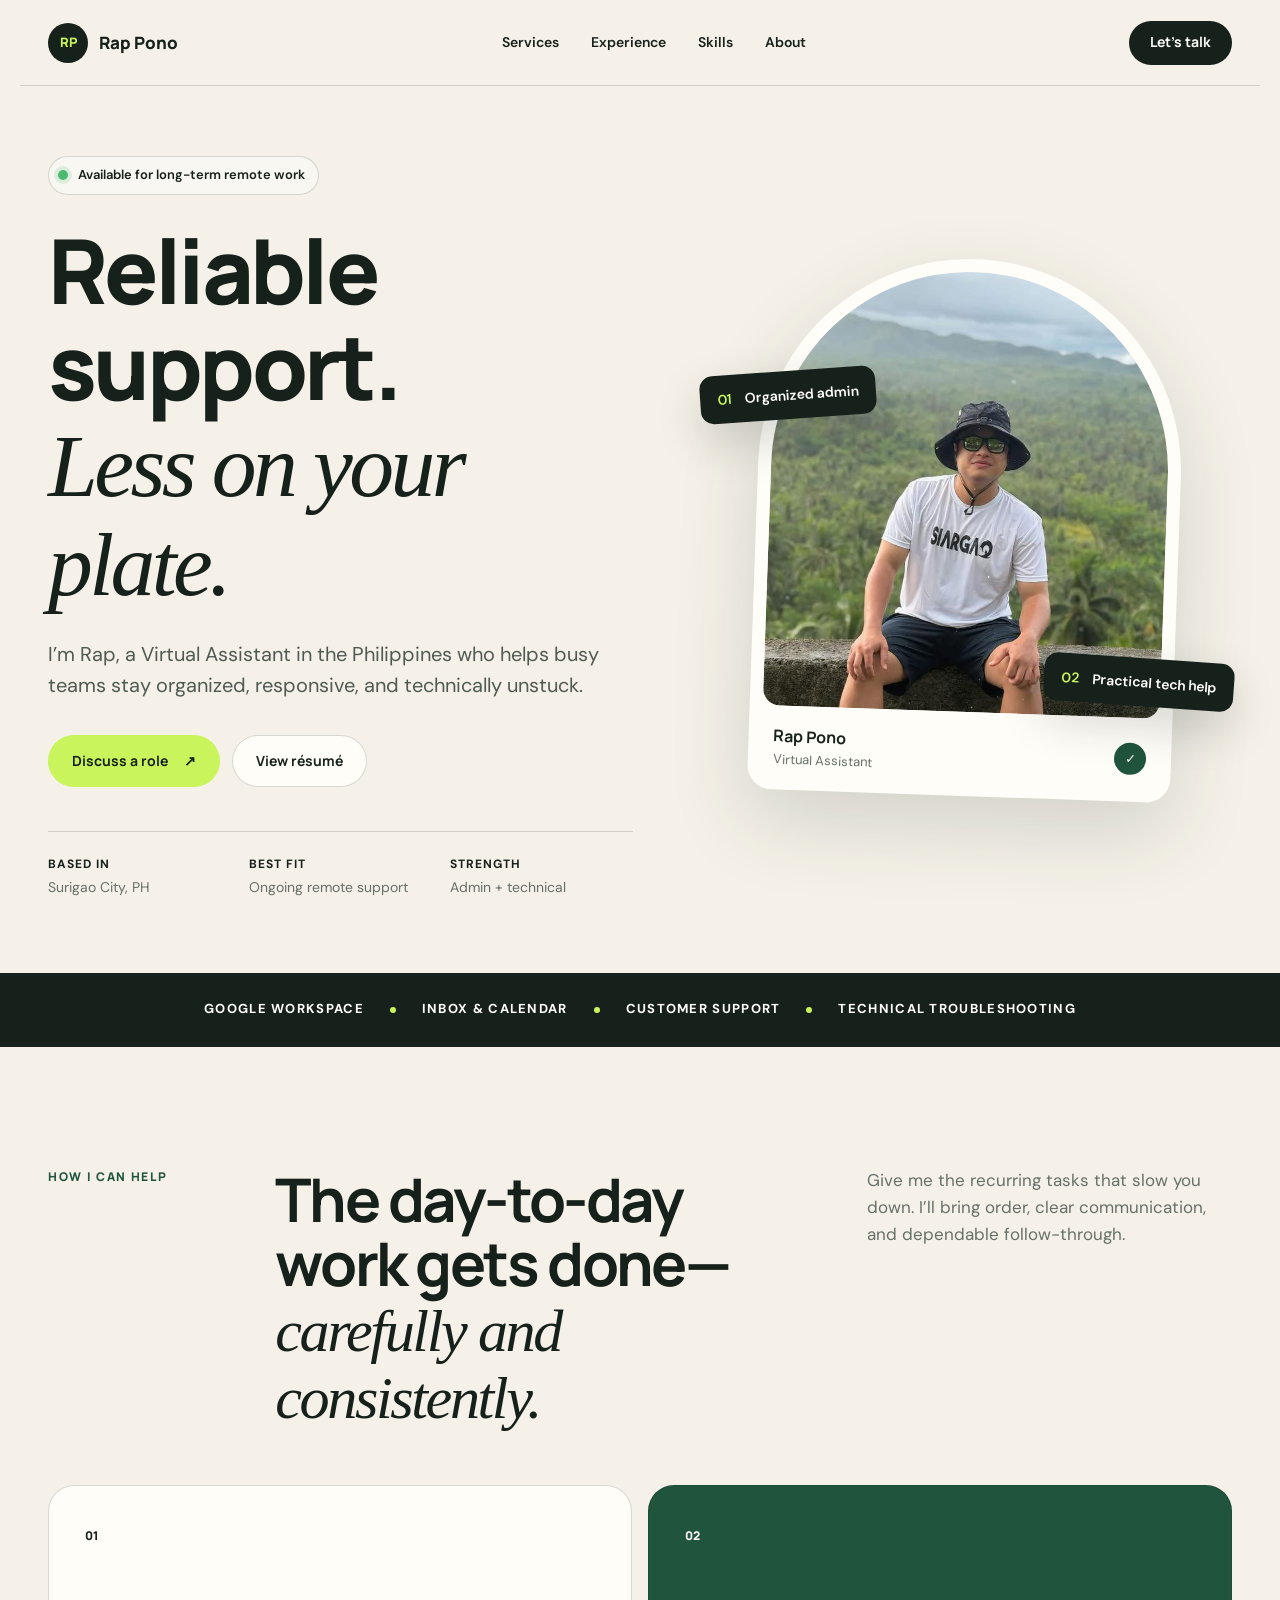
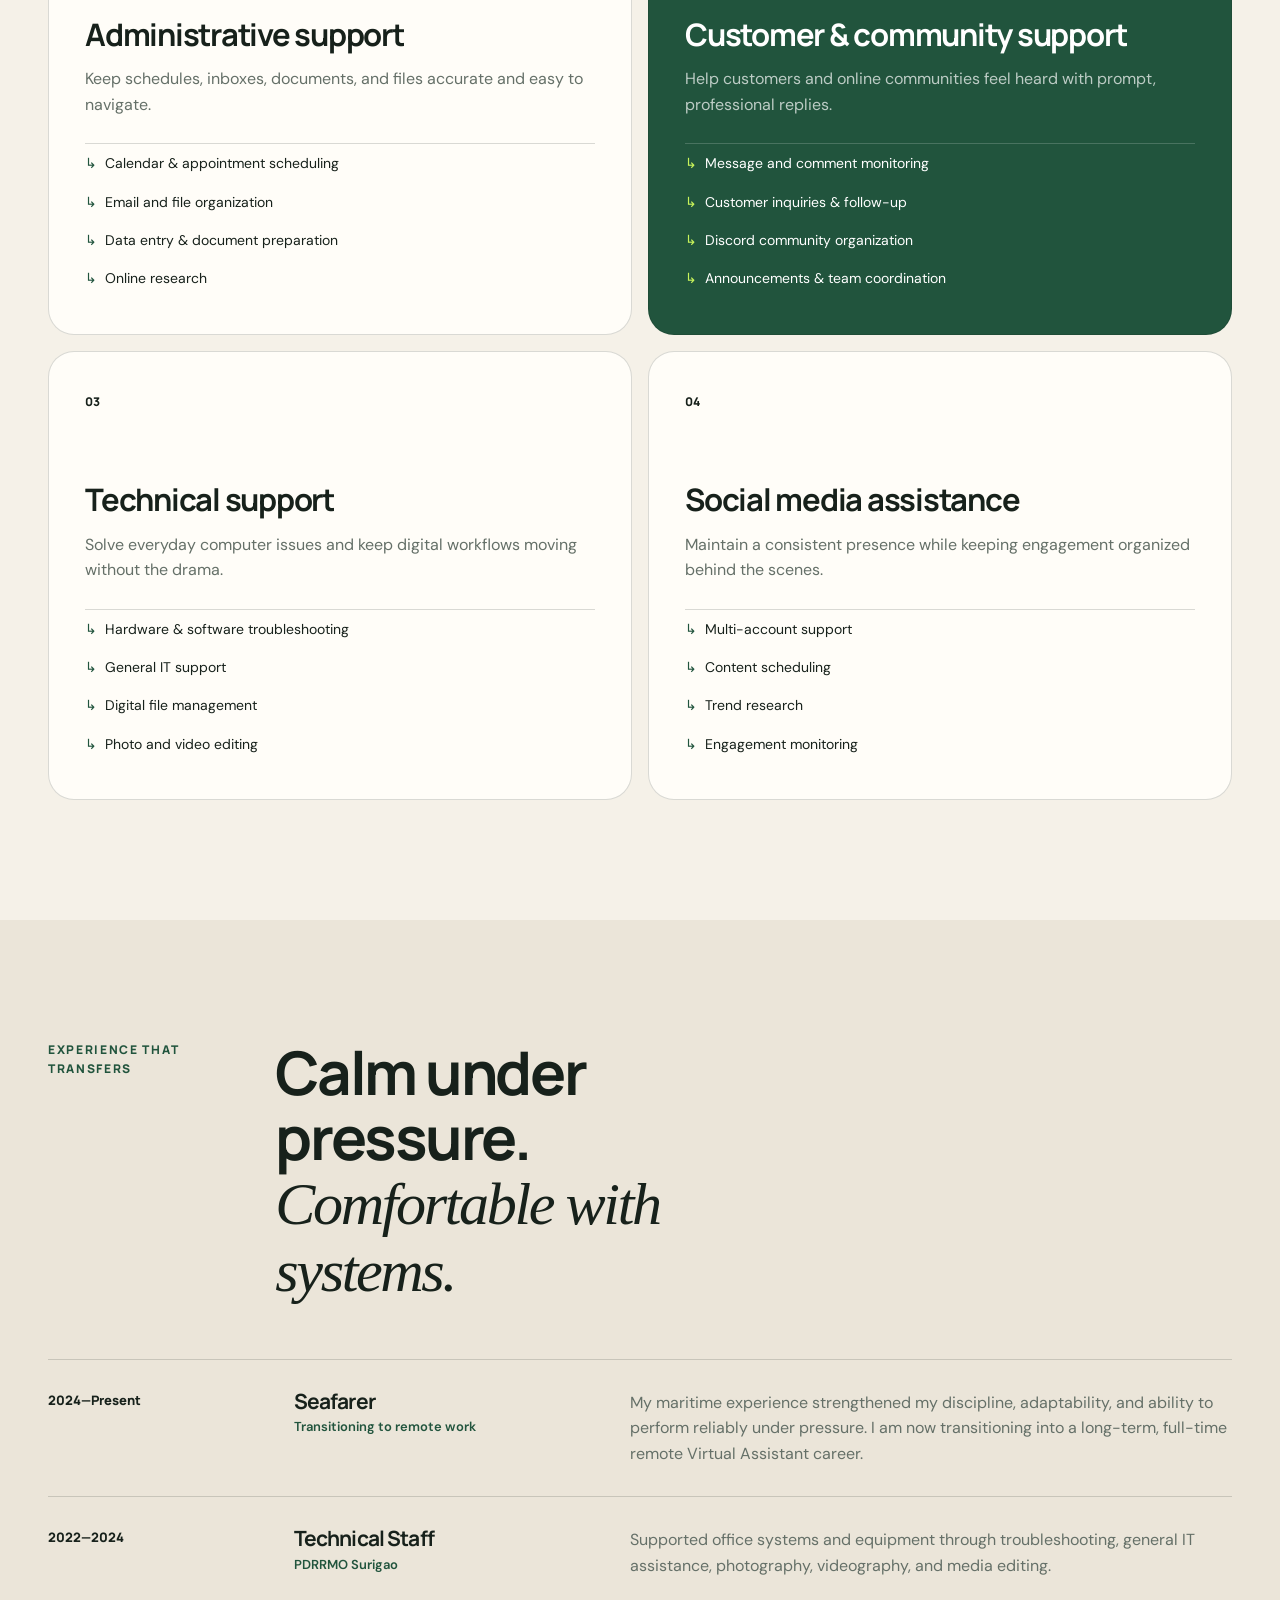
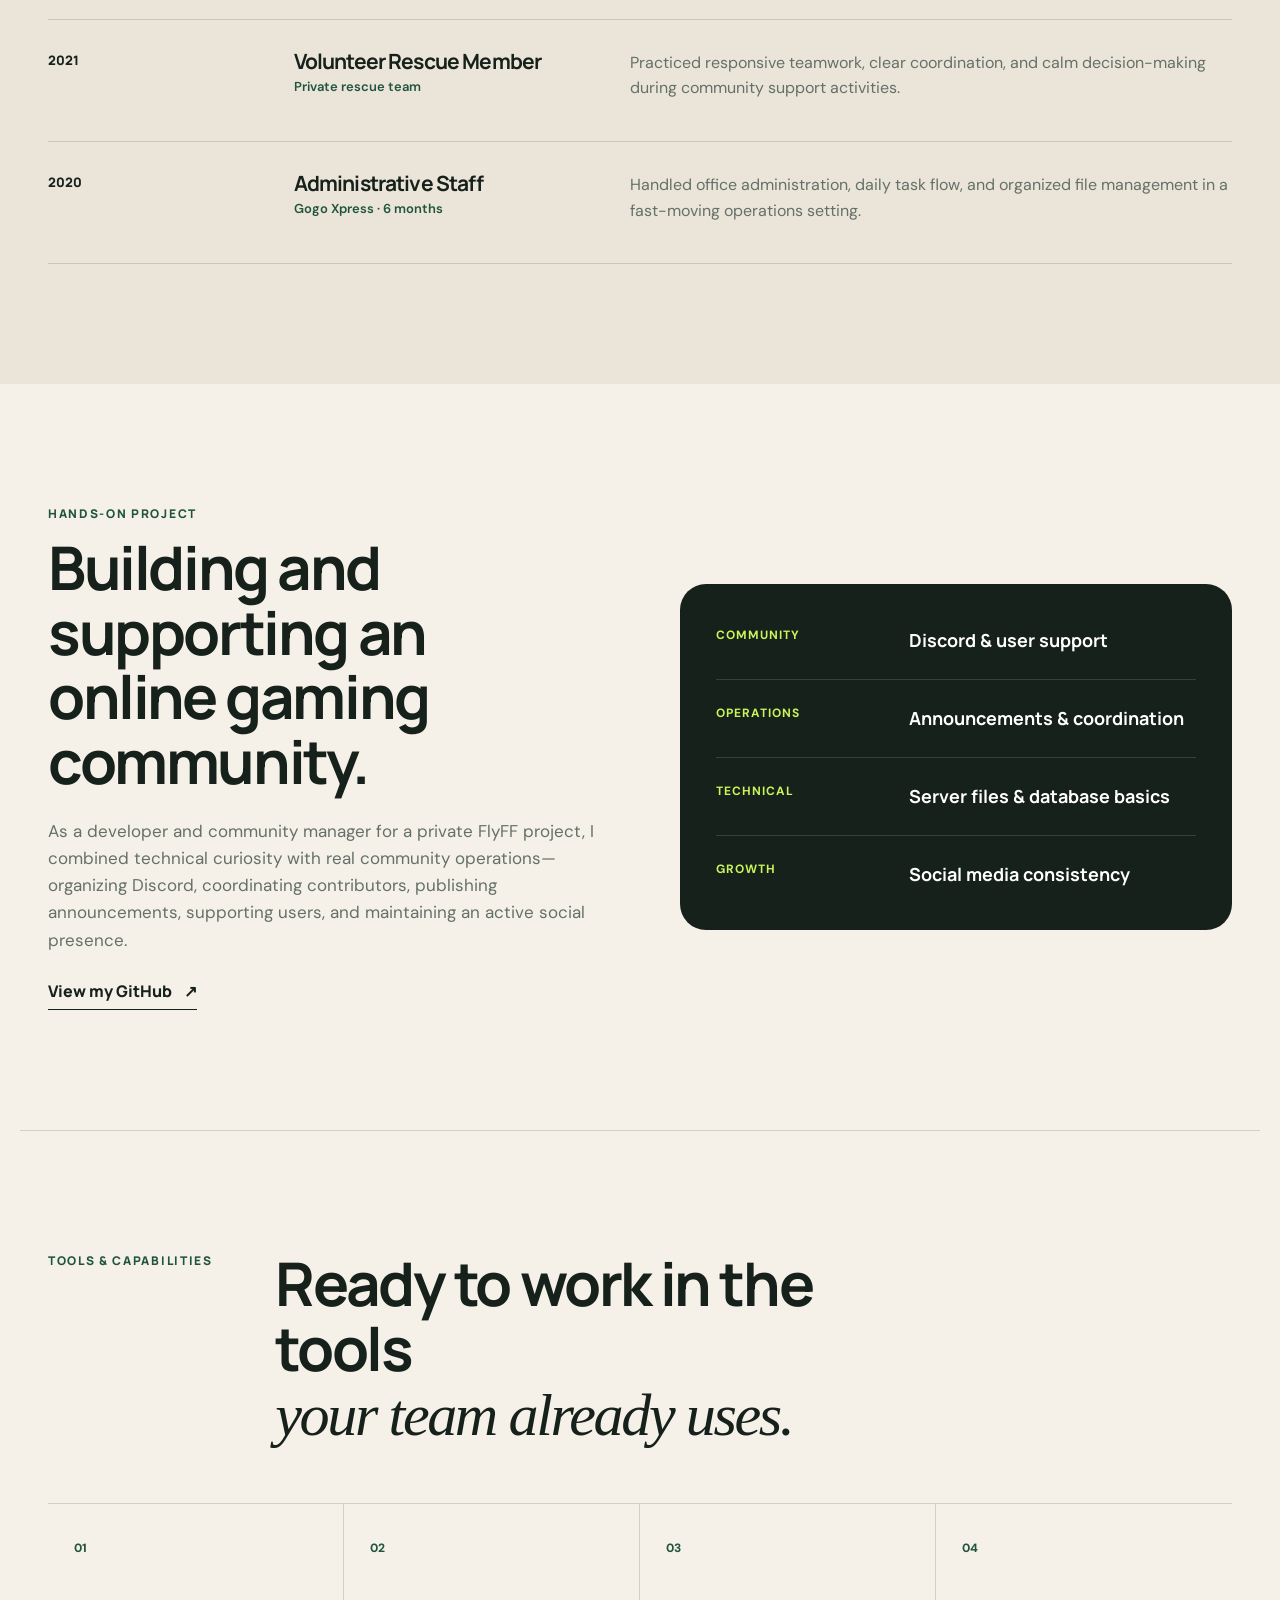
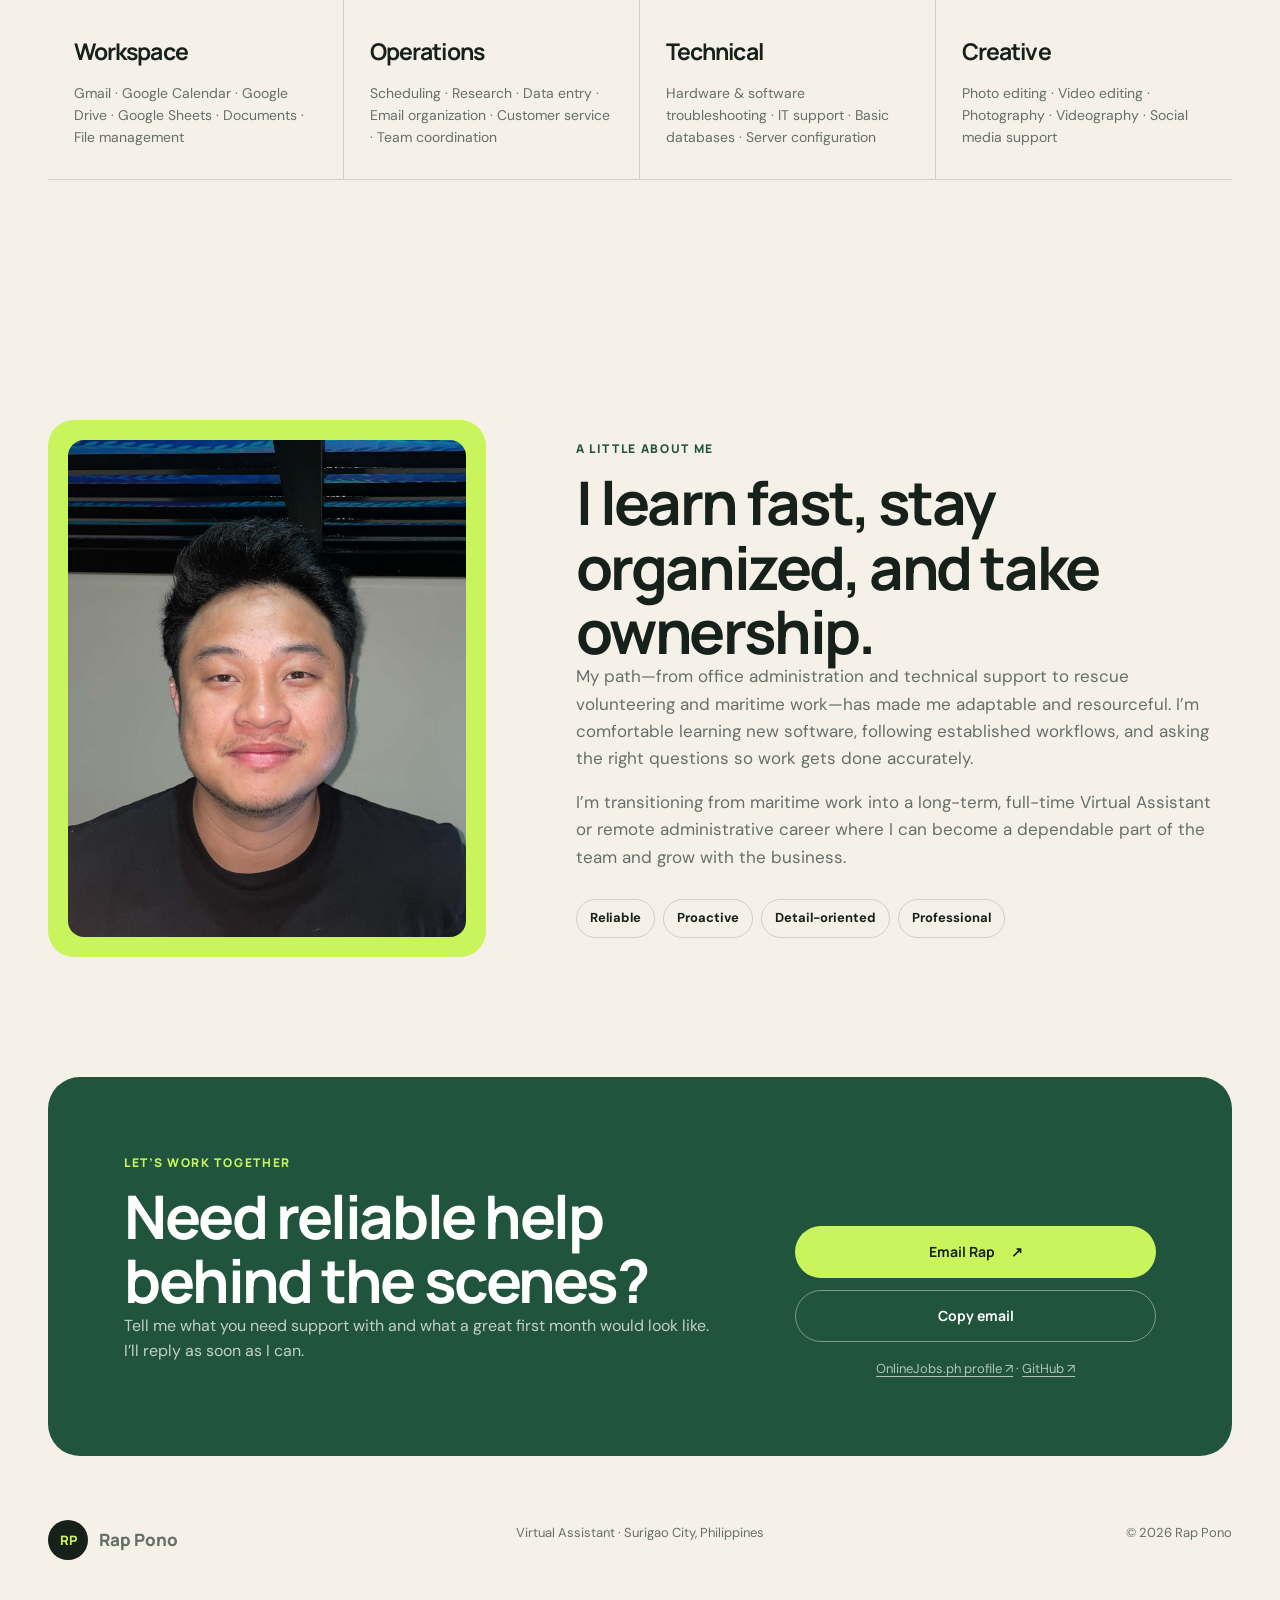
==== commit a969b97f: "Add files via upload" ====
--- a/index.html
+++ b/index.html
@@ -107,9 +107,9 @@
         </div>
         <div class="experience-list">
           <article class="experience-row reveal">
-            <div class="experience-date">2024—Now</div>
-            <div><h3>Seafarer</h3><p>Maritime role</p></div>
-            <p>Strengthened discipline, time management, adaptability, and dependable execution in a high-responsibility environment.</p>
+            <div class="experience-date">2024—Present</div>
+            <div><h3>Seafarer</h3><p>Transitioning to remote work</p></div>
+            <p>My maritime experience strengthened my discipline, adaptability, and ability to perform reliably under pressure. I am now transitioning into a long-term, full-time remote Virtual Assistant career.</p>
           </article>
           <article class="experience-row reveal">
             <div class="experience-date">2022—2024</div>
@@ -163,7 +163,7 @@
           <p class="eyebrow">A little about me</p>
           <h2>I learn fast, stay organized, and take ownership.</h2>
           <p>My path—from office administration and technical support to rescue volunteering and maritime work—has made me adaptable and resourceful. I’m comfortable learning new software, following established workflows, and asking the right questions so work gets done accurately.</p>
-          <p>I’m now looking for a long-term Virtual Assistant or remote administrative role where I can become a dependable part of the team and grow with the business.</p>
+          <p>I’m transitioning from maritime work into a long-term, full-time Virtual Assistant or remote administrative career where I can become a dependable part of the team and grow with the business.</p>
           <div class="about-values"><span>Reliable</span><span>Proactive</span><span>Detail-oriented</span><span>Professional</span></div>
         </div>
       </section>
